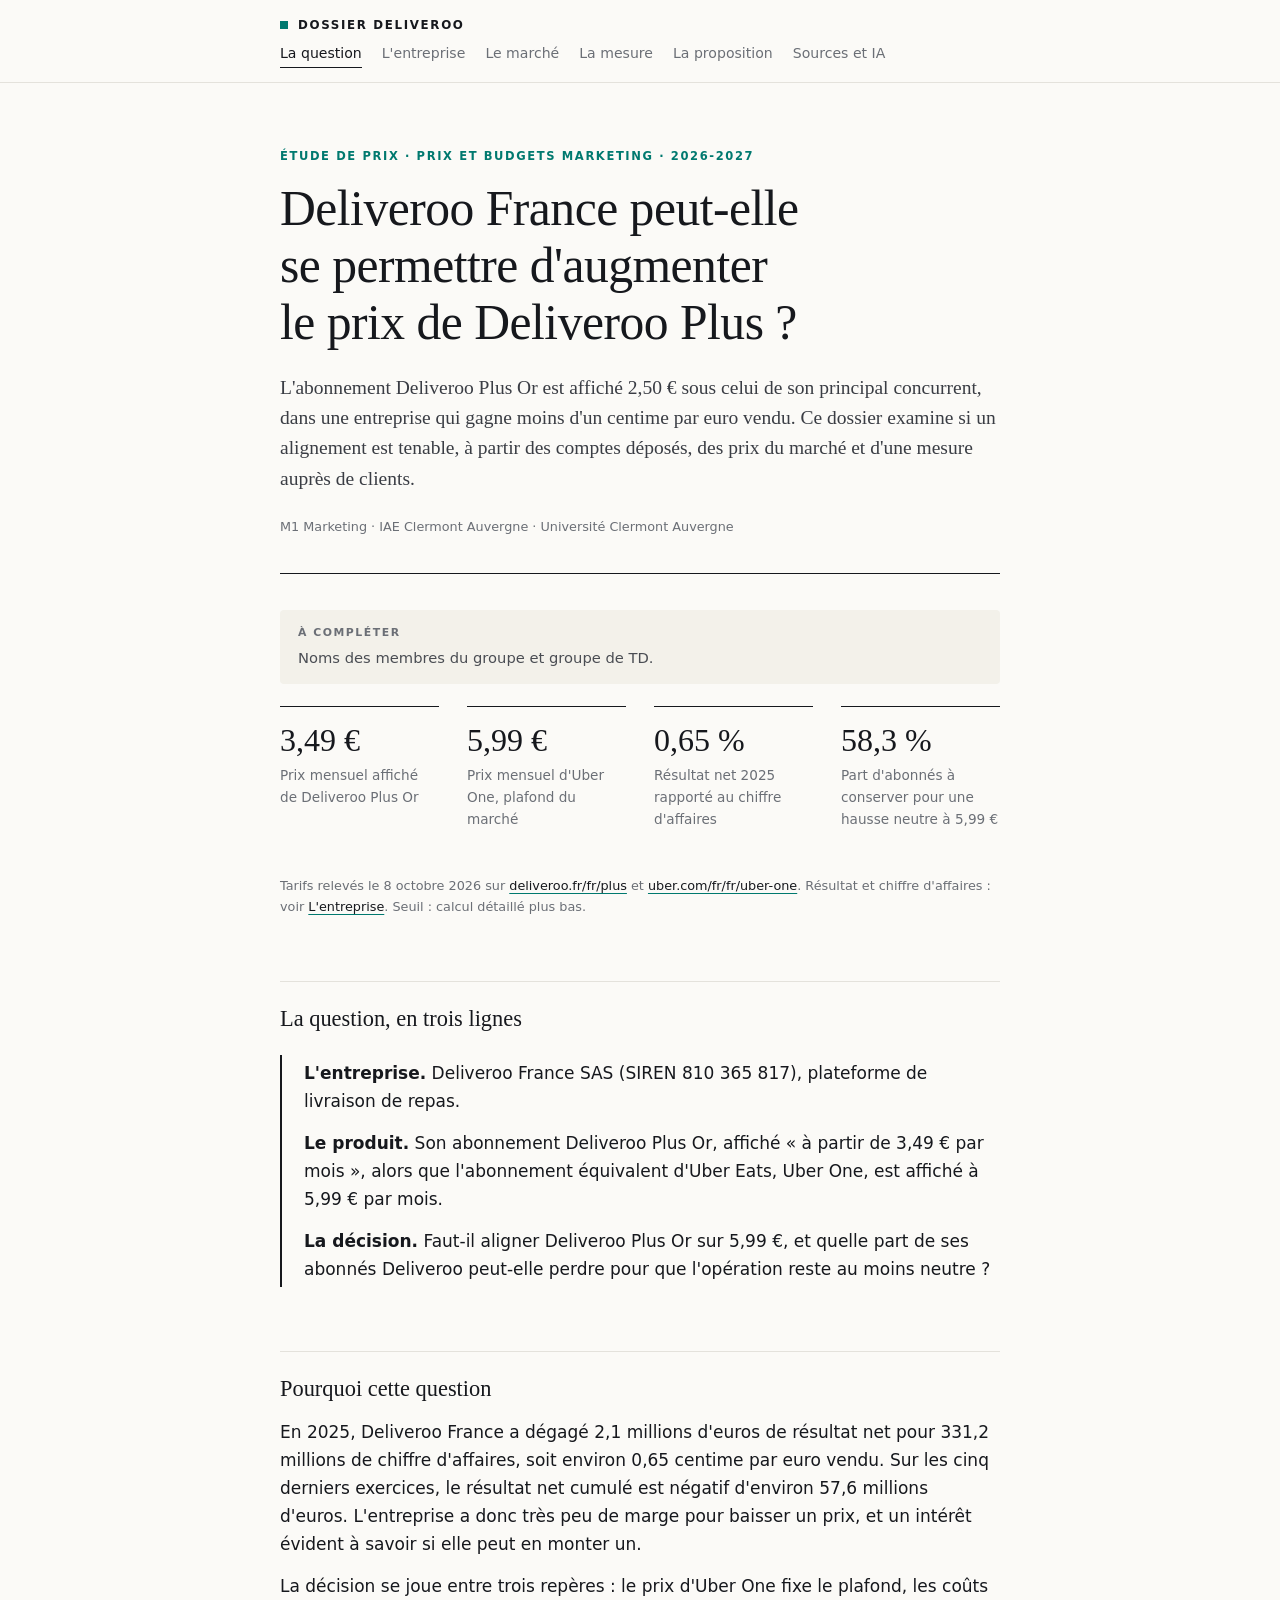
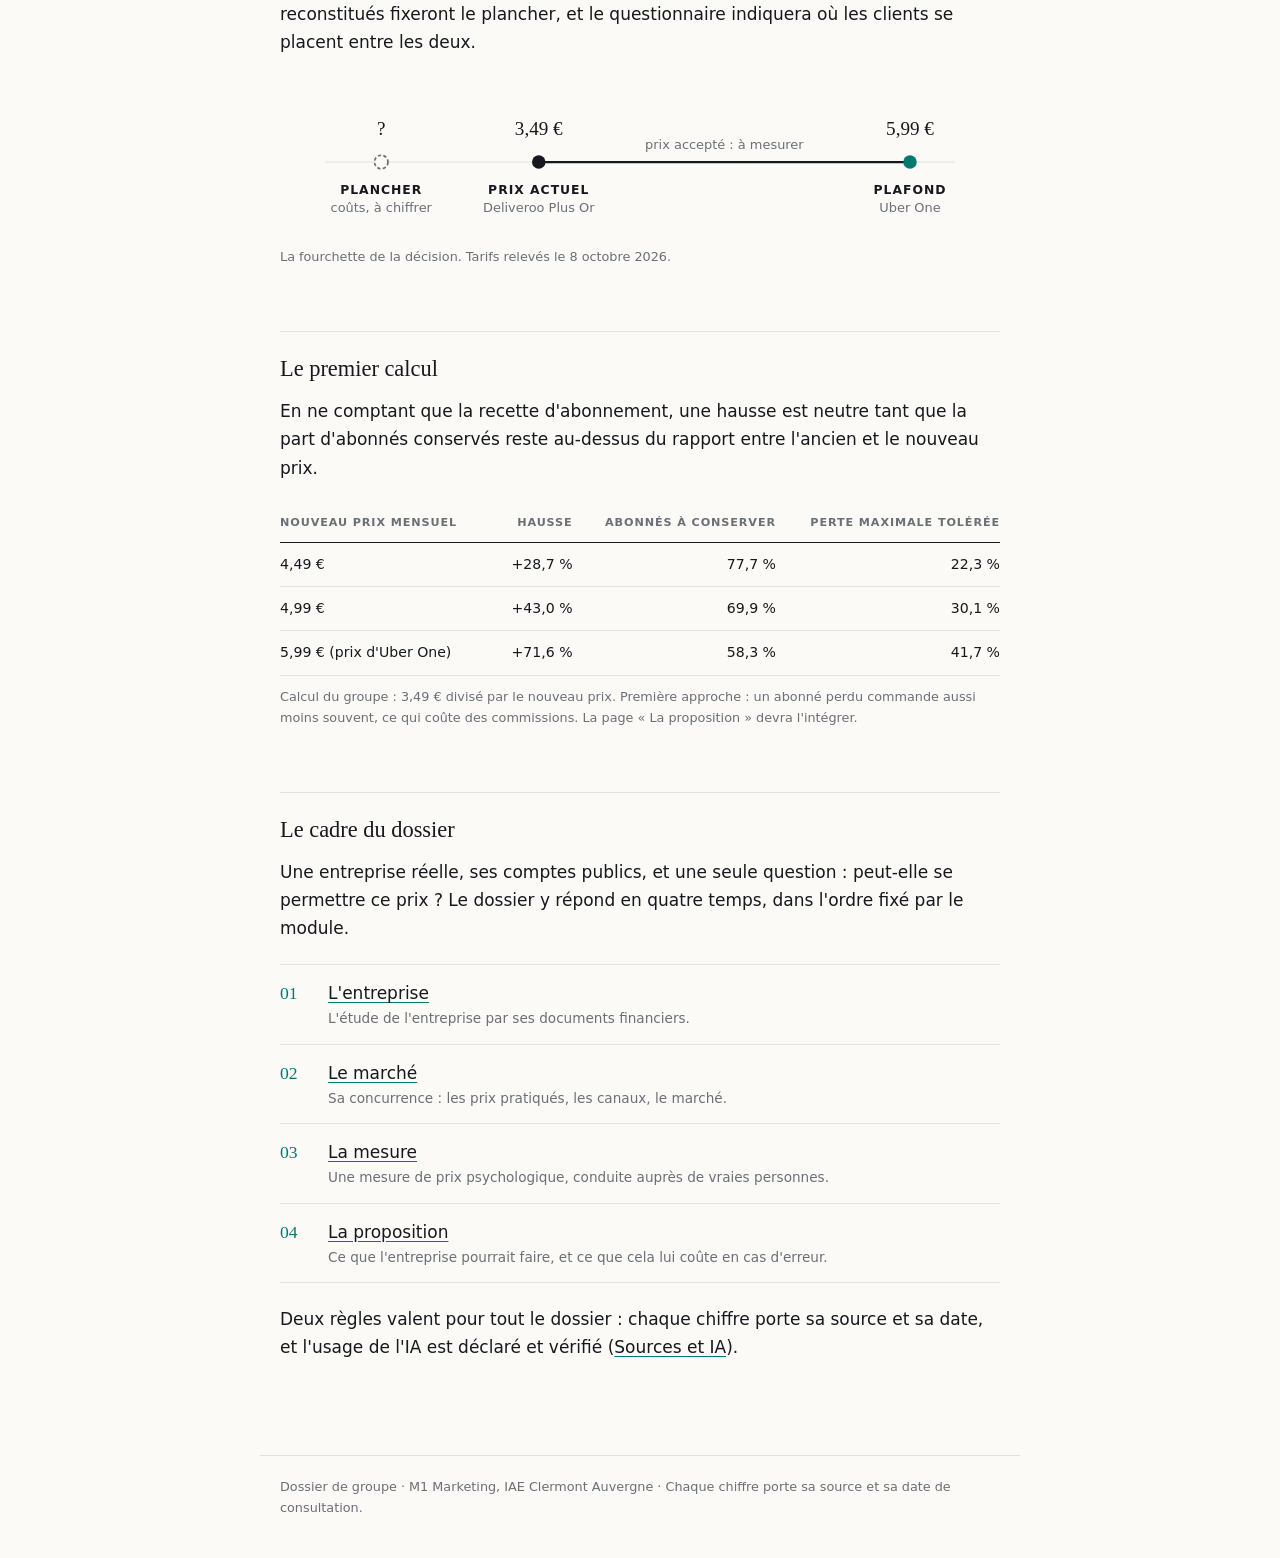
==== index.html @ 784561cc "Add files via upload" ====
<!doctype html>
<html lang="fr">
<head>
<meta charset="utf-8">
<meta name="viewport" content="width=device-width, initial-scale=1">
<meta name="description" content="Étude de prix : Deliveroo France peut-elle aligner son abonnement Deliveroo Plus Or sur celui d'Uber One ?">
<title>Deliveroo France — peut-elle se permettre ce prix ?</title>
<link rel="stylesheet" href="style.css">
</head>
<body>
<header class="site"><div class="inner">
  <strong>Dossier Deliveroo</strong>
  <nav>
    <a href="index.html" aria-current="page">La question</a>
    <a href="entreprise.html">L'entreprise</a>
    <a href="marche.html">Le marché</a>
    <a href="mesure.html">La mesure</a>
    <a href="proposition.html">La proposition</a>
    <a href="methode.html">Sources et IA</a>
  </nav>
</div></header>
<main>
  <div class="hero">
    <p class="eyebrow">Étude de prix · Prix et budgets marketing · 2026-2027</p>
    <h1>Deliveroo France peut-elle se permettre d'augmenter le prix de Deliveroo Plus ?</h1>
    <p class="standfirst">L'abonnement Deliveroo Plus Or est affiché 2,50 € sous celui de son principal concurrent, dans une entreprise qui gagne moins d'un centime par euro vendu. Ce dossier examine si un alignement est tenable, à partir des comptes déposés, des prix du marché et d'une mesure auprès de clients.</p>
    <p class="meta">M1 Marketing · IAE Clermont Auvergne · Université Clermont Auvergne</p>
  </div>

  <div class="todo"><strong>À compléter</strong> Noms des membres du groupe et groupe de TD.</div>

  <div class="kpis">
    <div class="card"><span class="big">3,49 €</span>Prix mensuel affiché de Deliveroo Plus Or</div>
    <div class="card"><span class="big">5,99 €</span>Prix mensuel d'Uber One, plafond du marché</div>
    <div class="card"><span class="big">0,65 %</span>Résultat net 2025 rapporté au chiffre d'affaires</div>
    <div class="card"><span class="big">58,3 %</span>Part d'abonnés à conserver pour une hausse neutre à 5,99 €</div>
  </div>
  <p class="src">Tarifs relevés le 8 octobre 2026 sur <a href="https://deliveroo.fr/fr/plus">deliveroo.fr/fr/plus</a> et <a href="https://www.uber.com/fr/fr/uber-one/">uber.com/fr/fr/uber-one</a>. Résultat et chiffre d'affaires : voir <a href="entreprise.html">L'entreprise</a>. Seuil : calcul détaillé plus bas.</p>

  <h2>La question, en trois lignes</h2>
  <div class="card">
    <p><strong>L'entreprise.</strong> Deliveroo France SAS (SIREN 810 365 817), plateforme de livraison de repas.</p>
    <p><strong>Le produit.</strong> Son abonnement Deliveroo Plus Or, affiché « à partir de 3,49 € par mois », alors que l'abonnement équivalent d'Uber Eats, Uber One, est affiché à 5,99 € par mois.</p>
    <p><strong>La décision.</strong> Faut-il aligner Deliveroo Plus Or sur 5,99 €, et quelle part de ses abonnés Deliveroo peut-elle perdre pour que l'opération reste au moins neutre ?</p>
  </div>

  <h2>Pourquoi cette question</h2>
  <p>En 2025, Deliveroo France a dégagé 2,1 millions d'euros de résultat net pour 331,2 millions de chiffre d'affaires, soit environ 0,65 centime par euro vendu. Sur les cinq derniers exercices, le résultat net cumulé est négatif d'environ 57,6 millions d'euros. L'entreprise a donc très peu de marge pour baisser un prix, et un intérêt évident à savoir si elle peut en monter un.</p>
  <p>La décision se joue entre trois repères : le prix d'Uber One fixe le plafond, les coûts reconstitués fixeront le plancher, et le questionnaire indiquera où les clients se placent entre les deux.</p>

  <figure>
    <svg viewBox="0 0 640 130" role="img" aria-label="Fourchette de prix : prix actuel 3,49 €, plafond 5,99 €, plancher et prix accepté à déterminer">
      <line x1="40" y1="64" x2="600" y2="64" class="axis"/>
      <line x1="230" y1="64" x2="560" y2="64" class="range"/>
      <circle cx="230" cy="64" r="6" class="dot"/>
      <circle cx="560" cy="64" r="6" class="dot accent"/>
      <circle cx="90" cy="64" r="6" class="dot hollow"/>
      <text x="90" y="40" text-anchor="middle" class="val">?</text>
      <text x="90" y="92" text-anchor="middle" class="lab">Plancher</text>
      <text x="90" y="108" text-anchor="middle" class="sub">coûts, à chiffrer</text>
      <text x="230" y="40" text-anchor="middle" class="val">3,49 €</text>
      <text x="230" y="92" text-anchor="middle" class="lab">Prix actuel</text>
      <text x="230" y="108" text-anchor="middle" class="sub">Deliveroo Plus Or</text>
      <text x="395" y="52" text-anchor="middle" class="sub">prix accepté : à mesurer</text>
      <text x="560" y="40" text-anchor="middle" class="val">5,99 €</text>
      <text x="560" y="92" text-anchor="middle" class="lab">Plafond</text>
      <text x="560" y="108" text-anchor="middle" class="sub">Uber One</text>
    </svg>
    <figcaption>La fourchette de la décision. Tarifs relevés le 8 octobre 2026.</figcaption>
  </figure>

  <h2>Le premier calcul</h2>
  <p>En ne comptant que la recette d'abonnement, une hausse est neutre tant que la part d'abonnés conservés reste au-dessus du rapport entre l'ancien et le nouveau prix.</p>
  <div class="table-wrap"><table>
    <tr><th>Nouveau prix mensuel</th><th class="num">Hausse</th><th class="num">Abonnés à conserver</th><th class="num">Perte maximale tolérée</th></tr>
    <tr><td>4,49 €</td><td class="num">+28,7 %</td><td class="num">77,7 %</td><td class="num">22,3 %</td></tr>
    <tr><td>4,99 €</td><td class="num">+43,0 %</td><td class="num">69,9 %</td><td class="num">30,1 %</td></tr>
    <tr><td>5,99 € (prix d'Uber One)</td><td class="num">+71,6 %</td><td class="num">58,3 %</td><td class="num">41,7 %</td></tr>
  </table></div>
  <p class="src">Calcul du groupe : 3,49 € divisé par le nouveau prix. Première approche : un abonné perdu commande aussi moins souvent, ce qui coûte des commissions. La page « La proposition » devra l'intégrer.</p>

  <h2>Le cadre du dossier</h2>
  <p>Une entreprise réelle, ses comptes publics, et une seule question : peut-elle se permettre ce prix ? Le dossier y répond en quatre temps, dans l'ordre fixé par le module.</p>
  <ol class="brief">
    <li><div><a href="entreprise.html">L'entreprise</a><small>L'étude de l'entreprise par ses documents financiers.</small></div></li>
    <li><div><a href="marche.html">Le marché</a><small>Sa concurrence : les prix pratiqués, les canaux, le marché.</small></div></li>
    <li><div><a href="mesure.html">La mesure</a><small>Une mesure de prix psychologique, conduite auprès de vraies personnes.</small></div></li>
    <li><div><a href="proposition.html">La proposition</a><small>Ce que l'entreprise pourrait faire, et ce que cela lui coûte en cas d'erreur.</small></div></li>
  </ol>
  <p>Deux règles valent pour tout le dossier : chaque chiffre porte sa source et sa date, et l'usage de l'IA est déclaré et vérifié (<a href="methode.html">Sources et IA</a>).</p>
</main>
<footer>Dossier de groupe · M1 Marketing, IAE Clermont Auvergne · Chaque chiffre porte sa source et sa date de consultation.</footer>
</body>
</html>
---- style.css ----
:root {
  --bg: #fbfaf7;
  --ink: #16181d;
  --muted: #6b6f76;
  --line: #e4e2dc;
  --accent: #00796f;
  --note: #f3f1ea;
  --neg: #a63a2b;
  --serif: "Iowan Old Style", "Palatino Linotype", Palatino, Georgia, serif;
  --sans: system-ui, -apple-system, "Segoe UI", Roboto, "Helvetica Neue", sans-serif;
}
* { box-sizing: border-box; }
html { -webkit-text-size-adjust: 100%; }
body {
  margin: 0;
  font-family: var(--sans);
  font-size: 17px;
  line-height: 1.65;
  color: var(--ink);
  background: var(--bg);
}

/* en-tête */
header.site {
  background: rgba(251, 250, 247, 0.92);
  backdrop-filter: blur(8px);
  border-bottom: 1px solid var(--line);
}
header.site .inner, main, footer {
  max-width: 760px;
  margin: 0 auto;
  padding-left: 20px;
  padding-right: 20px;
}
header.site .inner {
  display: flex;
  flex-wrap: wrap;
  align-items: baseline;
  justify-content: space-between;
  gap: 6px 24px;
  padding-top: 16px;
  padding-bottom: 14px;
}
header.site strong::before {
  content: "";
  display: inline-block;
  width: 8px;
  height: 8px;
  margin-right: 10px;
  background: var(--accent);
}
header.site strong {
  font-size: 0.74rem;
  font-weight: 600;
  letter-spacing: 0.14em;
  text-transform: uppercase;
}
nav { display: flex; flex-wrap: wrap; gap: 4px 20px; }
nav a {
  color: var(--muted);
  text-decoration: none;
  font-size: 0.88rem;
  padding-bottom: 2px;
  border-bottom: 1px solid transparent;
}
nav a:hover { color: var(--ink); }
nav a[aria-current="page"] { color: var(--ink); border-bottom-color: var(--ink); }

/* texte */
main { padding-top: 64px; padding-bottom: 80px; }
.eyebrow {
  margin: 0 0 14px;
  font-size: 0.72rem;
  font-weight: 600;
  letter-spacing: 0.14em;
  text-transform: uppercase;
  color: var(--accent);
}
h1, h2, .big, .brief li::before { font-family: var(--serif); font-weight: 500; }
h1 {
  font-size: clamp(1.9rem, 5vw, 2.6rem);
  line-height: 1.15;
  letter-spacing: -0.01em;
  margin: 0 0 16px;
  text-wrap: balance;
}
h2 {
  font-size: 1.4rem;
  line-height: 1.3;
  margin: 64px 0 14px;
  padding-top: 22px;
  border-top: 1px solid var(--line);
}
h3 { font-size: 1rem; font-weight: 600; margin: 32px 0 8px; }
p { margin: 0 0 14px; }
p.lead { font-size: 1.1rem; color: var(--muted); margin-bottom: 28px; }
ul, ol { padding-left: 1.2em; margin: 0 0 14px; }
li { margin-bottom: 6px; }
a { color: var(--ink); text-decoration-color: var(--accent); text-underline-offset: 3px; }
a:hover { color: var(--accent); }
code { font-size: 0.86em; background: var(--note); padding: 1px 5px; border-radius: 3px; }
.src { font-size: 0.8rem; color: var(--muted); margin-top: 10px; }

/* blocs */
.card {
  border-left: 2px solid var(--ink);
  padding: 4px 0 4px 22px;
  margin: 22px 0;
}
.card p:last-child { margin-bottom: 0; }
.todo {
  background: var(--note);
  border-radius: 4px;
  padding: 14px 18px;
  margin: 22px 0;
  font-size: 0.92rem;
  color: #4a4d53;
}
.todo strong:first-child {
  display: block;
  margin-bottom: 4px;
  font-size: 0.68rem;
  letter-spacing: 0.14em;
  text-transform: uppercase;
  color: var(--muted);
}
.kpis {
  display: grid;
  grid-template-columns: repeat(auto-fit, minmax(140px, 1fr));
  gap: 0 28px;
  margin: 22px 0;
}
.kpis .card {
  border-left: 0;
  border-top: 1px solid var(--ink);
  padding: 14px 0 0;
  margin: 0 0 22px;
  font-size: 0.85rem;
  color: var(--muted);
}
.kpis .big { display: block; font-size: 2rem; line-height: 1.2; color: var(--ink); margin-bottom: 4px; }

/* la demande du module */
.brief { list-style: none; padding: 0; counter-reset: brief; margin: 22px 0; }
.brief li {
  counter-increment: brief;
  display: grid;
  grid-template-columns: 3rem 1fr;
  padding: 14px 0;
  margin: 0;
  border-top: 1px solid var(--line);
}
.brief li:last-child { border-bottom: 1px solid var(--line); }
.brief li::before { content: counter(brief, decimal-leading-zero); color: var(--accent); font-size: 1.1rem; }
.brief small { display: block; color: var(--muted); font-size: 0.85rem; }

/* tableaux */
.table-wrap { overflow-x: auto; margin: 22px 0 0; }
table { border-collapse: collapse; width: 100%; min-width: 720px; font-size: 0.88rem; }
th, td { padding: 10px 14px 10px 0; text-align: left; vertical-align: top; border-bottom: 1px solid var(--line); }
th {
  font-size: 0.7rem;
  font-weight: 600;
  letter-spacing: 0.08em;
  text-transform: uppercase;
  color: var(--muted);
  border-bottom-color: var(--ink);
}
td.num, th.num { text-align: right; white-space: nowrap; font-variant-numeric: tabular-nums; padding-right: 0; padding-left: 14px; }
td.neg { color: var(--neg); }

footer {
  color: var(--muted);
  font-size: 0.8rem;
  padding-top: 20px;
  padding-bottom: 40px;
  border-top: 1px solid var(--line);
}

/* questionnaire */
.step { display: none; }
.step.active { display: block; }
label.q { display: block; font-weight: 600; margin: 28px 0 8px; }
.opts label { display: block; padding: 7px 0; cursor: pointer; }
.opts input { margin-right: 8px; accent-color: var(--ink); }
input[type="number"], select {
  font: inherit;
  padding: 9px 12px;
  border: 1px solid #c9c6bd;
  border-radius: 4px;
  background: #fff;
  color: var(--ink);
  max-width: 100%;
}
input[type="number"] { width: 130px; }
input:focus-visible, select:focus-visible, button:focus-visible, a:focus-visible { outline: 2px solid var(--accent); outline-offset: 2px; }
button {
  font: inherit;
  font-size: 0.95rem;
  padding: 11px 24px;
  margin-top: 28px;
  border: 1px solid var(--ink);
  border-radius: 4px;
  background: var(--ink);
  color: var(--bg);
  cursor: pointer;
}
button:hover { background: var(--accent); border-color: var(--accent); }
.offer { border: 1px solid var(--ink); border-radius: 4px; padding: 22px 24px; }
.offer h3 { margin-top: 0; font-family: var(--serif); font-size: 1.3rem; font-weight: 500; }
.err { color: var(--neg); font-size: 0.9rem; }

/* page d'accueil */
.hero { padding-bottom: 36px; margin-bottom: 36px; border-bottom: 1px solid var(--ink); }
.hero h1 { font-size: clamp(2.1rem, 6vw, 3.1rem); margin-bottom: 22px; }
.standfirst { font-family: var(--serif); font-size: 1.22rem; line-height: 1.55; color: #3a3d44; margin-bottom: 22px; }
.meta { font-size: 0.8rem; color: var(--muted); margin: 0; }

/* figures */
figure { margin: 34px 0 8px; }
figure svg { display: block; width: 100%; height: auto; }
figcaption { font-size: 0.8rem; color: var(--muted); margin-top: 10px; }
svg .axis { stroke: var(--line); stroke-width: 1; }
svg .range { stroke: var(--ink); stroke-width: 2; }
svg .dot { fill: var(--ink); }
svg .dot.accent { fill: var(--accent); }
svg .dot.hollow { fill: var(--bg); stroke: var(--muted); stroke-width: 1.5; stroke-dasharray: 3 2; }
svg .bar { fill: var(--ink); }
svg .bar.neg { fill: var(--neg); }
svg text { font-family: var(--sans); fill: var(--ink); }
svg .val { font-family: var(--serif); font-size: 17px; }
svg .val.neg { fill: var(--neg); }
svg .lab { font-size: 11px; font-weight: 600; letter-spacing: 0.08em; text-transform: uppercase; }
svg .sub { font-size: 11.5px; fill: var(--muted); }

@media print {
  header.site { position: static; }
  .todo { border: 1px solid var(--line); }
}
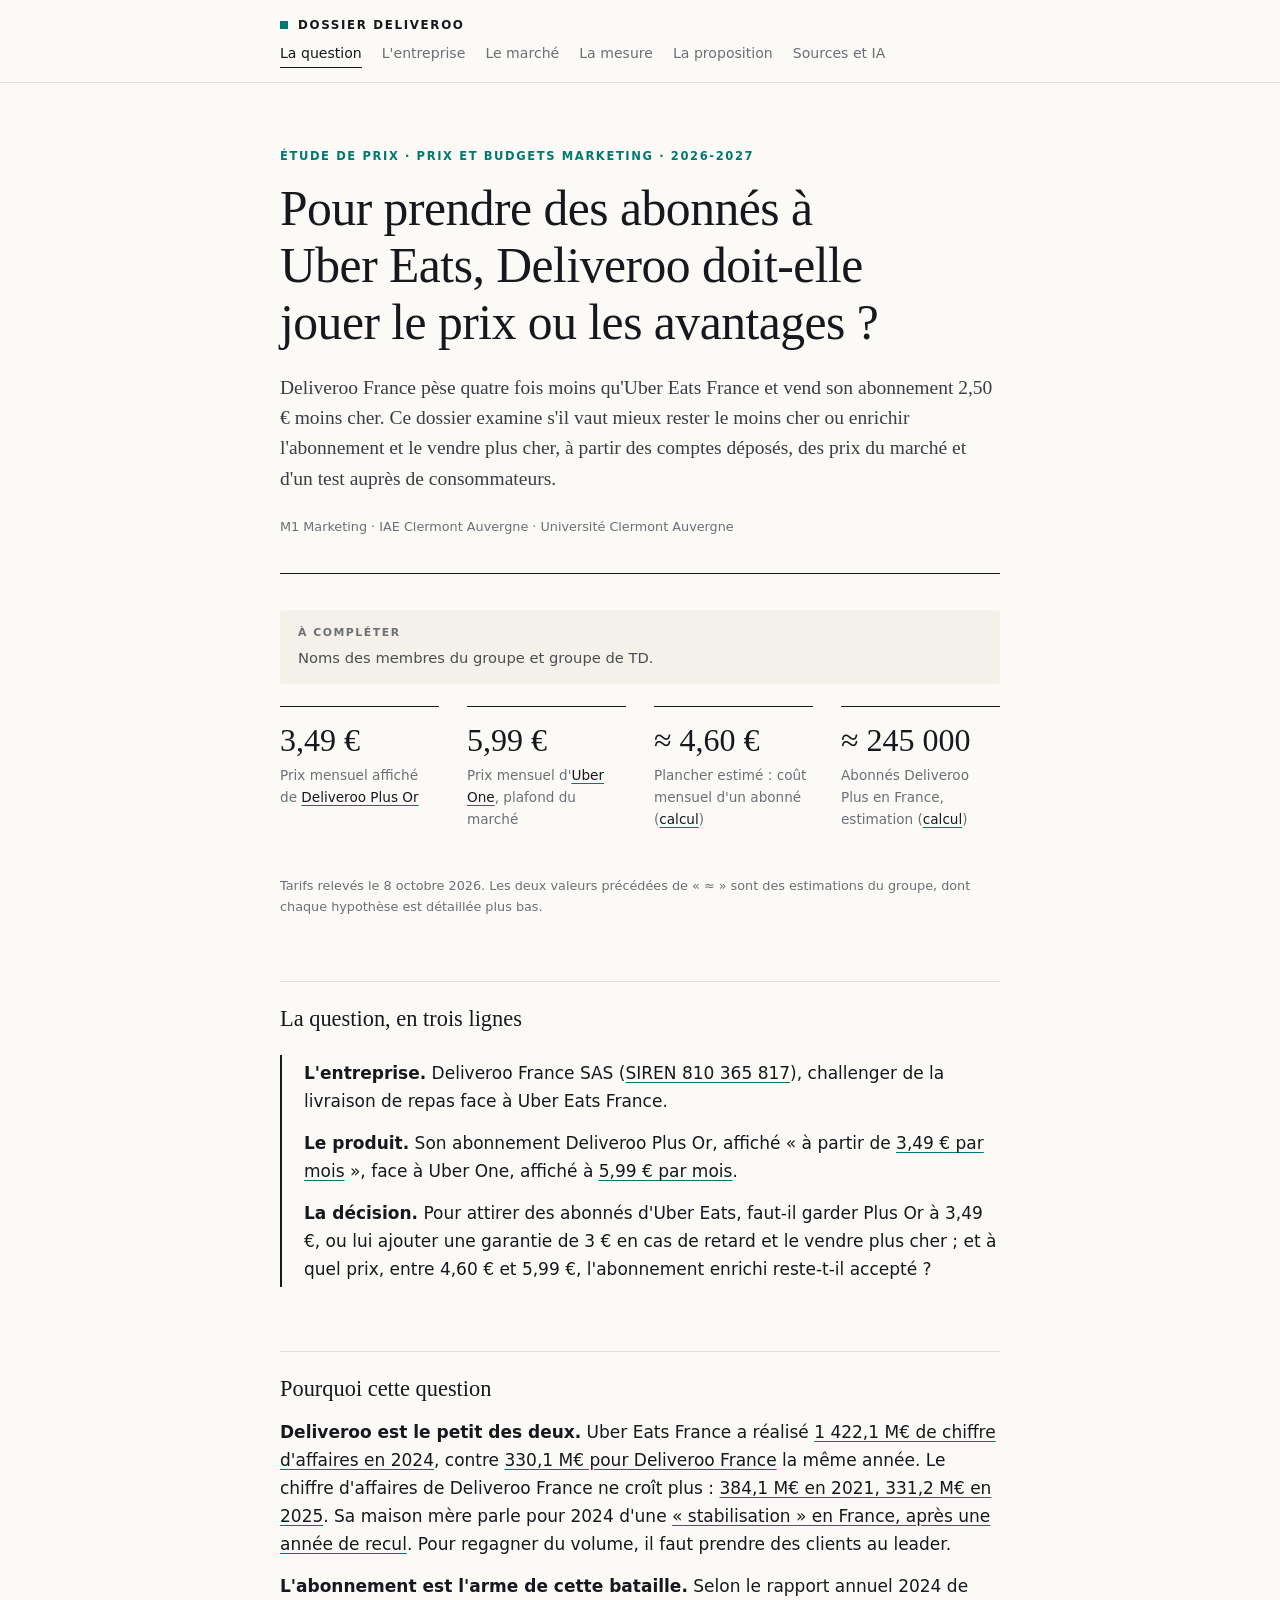
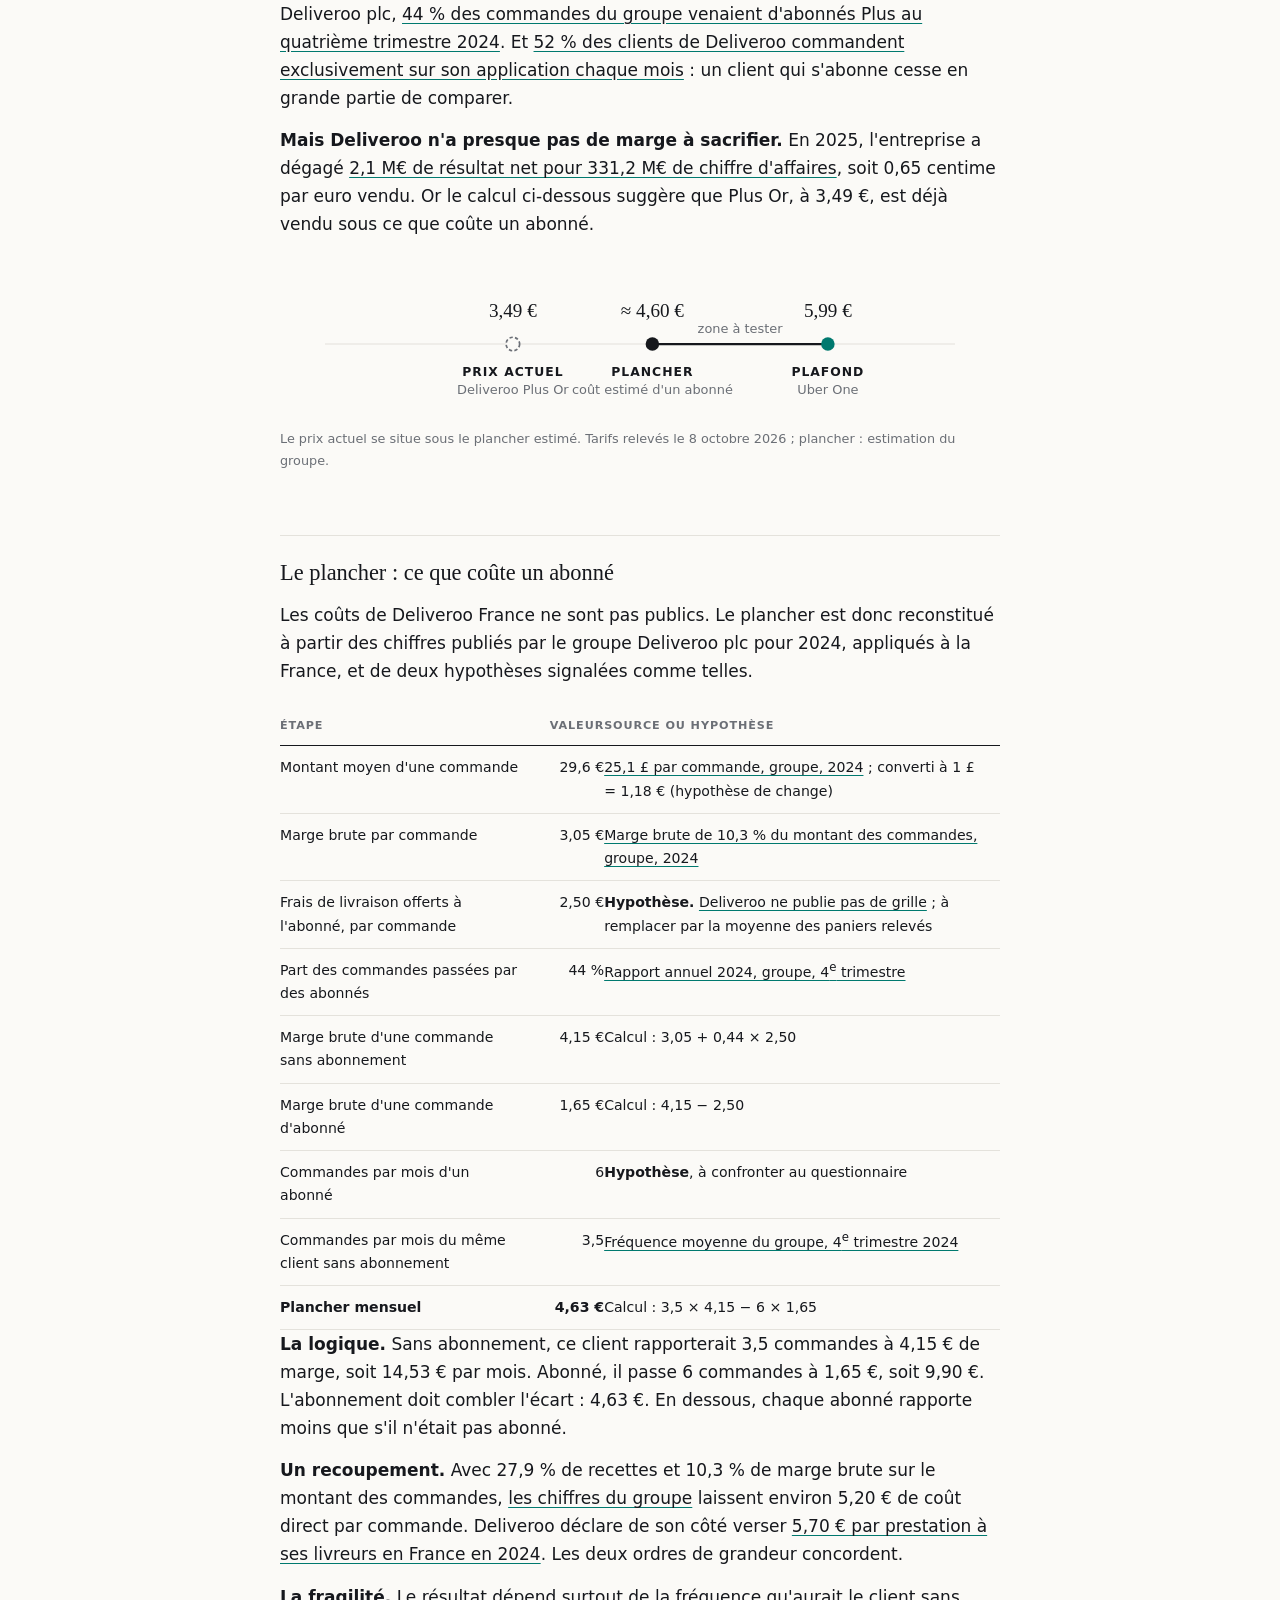
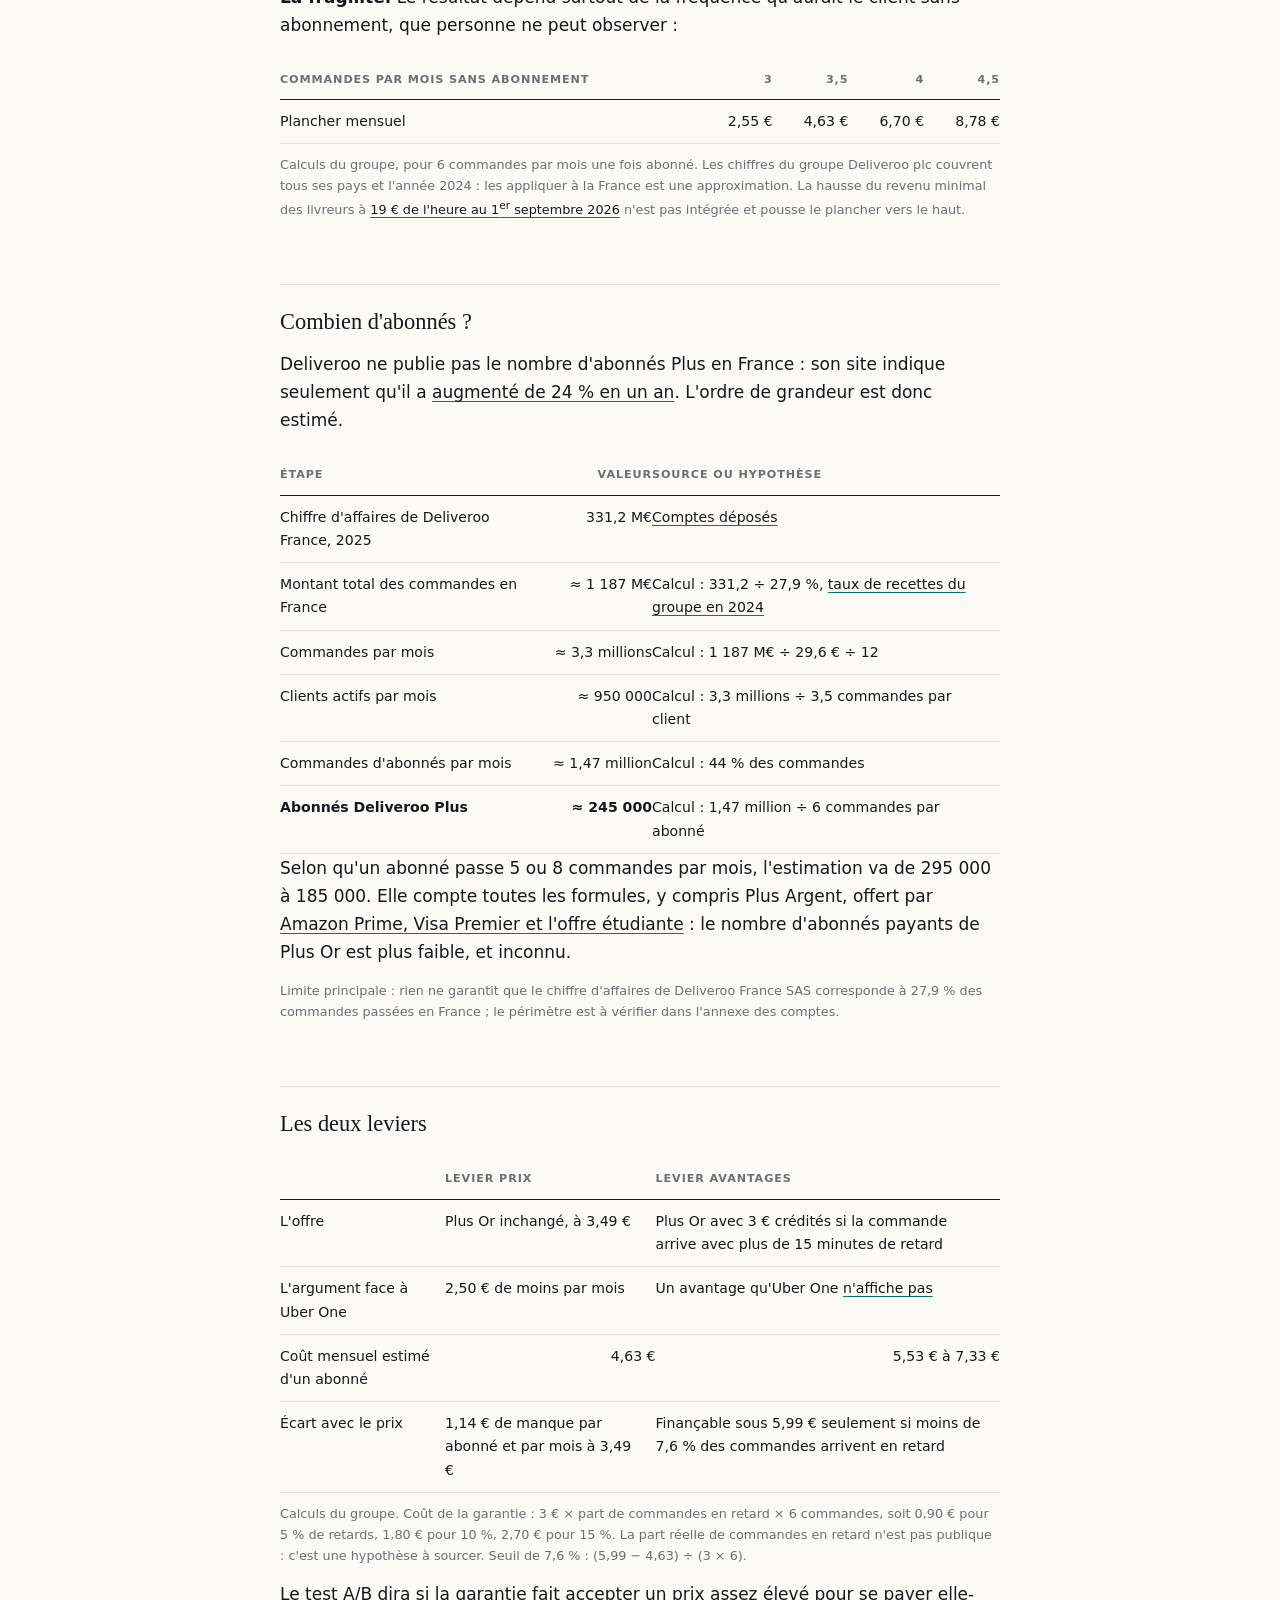
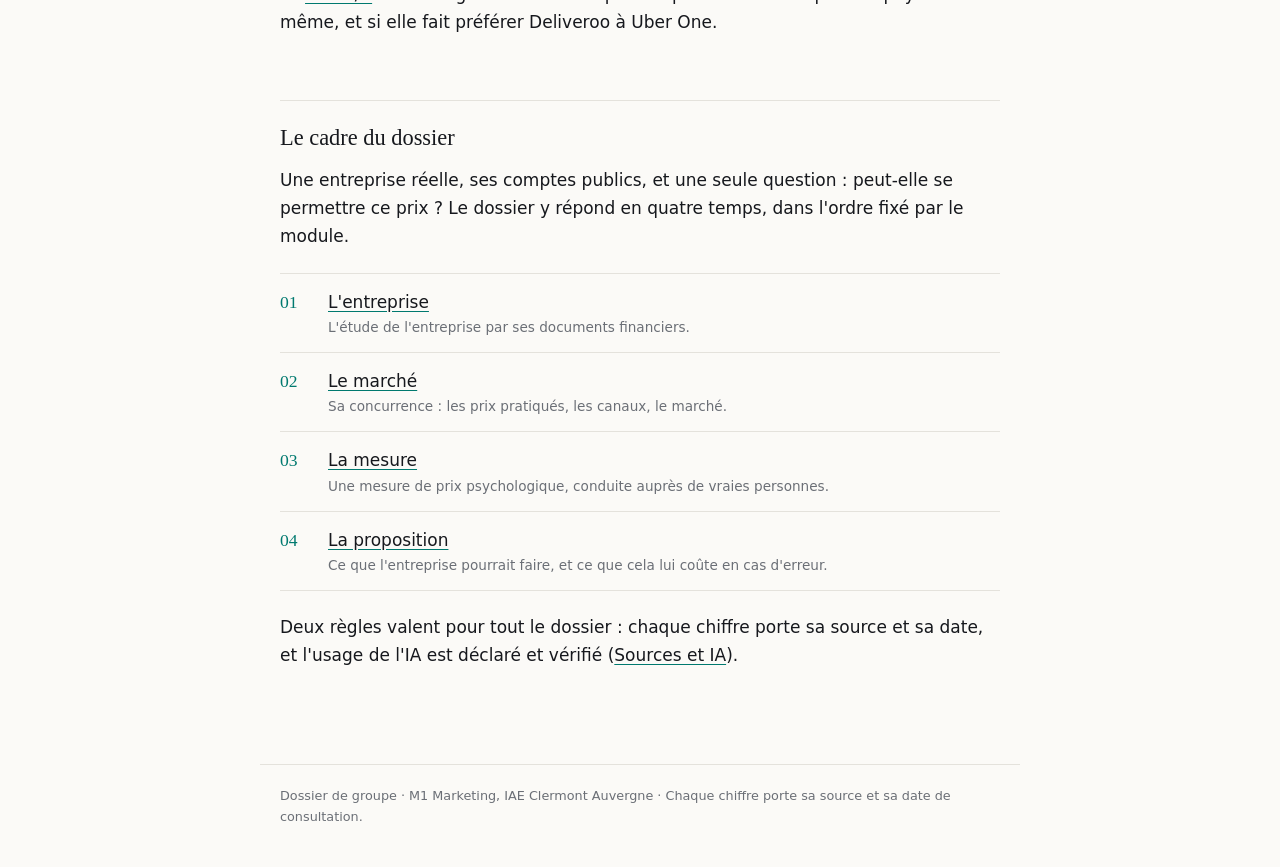
==== commit d2b02e6a: "Add files via upload" ====
--- a/index.html
+++ b/index.html
@@ -3,8 +3,8 @@
 <head>
 <meta charset="utf-8">
 <meta name="viewport" content="width=device-width, initial-scale=1">
-<meta name="description" content="Étude de prix : Deliveroo France peut-elle aligner son abonnement Deliveroo Plus Or sur celui d'Uber One ?">
-<title>Deliveroo France — peut-elle se permettre ce prix ?</title>
+<meta name="description" content="Étude de prix : pour prendre des abonnés à Uber Eats, Deliveroo France doit-elle jouer le prix ou les avantages de Deliveroo Plus ?">
+<title>Deliveroo face à Uber Eats — le prix ou les avantages ?</title>
 <link rel="stylesheet" href="style.css">
 </head>
 <body>
@@ -22,62 +22,101 @@
 <main>
   <div class="hero">
     <p class="eyebrow">Étude de prix · Prix et budgets marketing · 2026-2027</p>
-    <h1>Deliveroo France peut-elle se permettre d'augmenter le prix de Deliveroo Plus ?</h1>
-    <p class="standfirst">L'abonnement Deliveroo Plus Or est affiché 2,50 € sous celui de son principal concurrent, dans une entreprise qui gagne moins d'un centime par euro vendu. Ce dossier examine si un alignement est tenable, à partir des comptes déposés, des prix du marché et d'une mesure auprès de clients.</p>
+    <h1>Pour prendre des abonnés à Uber Eats, Deliveroo doit-elle jouer le prix ou les avantages ?</h1>
+    <p class="standfirst">Deliveroo France pèse quatre fois moins qu'Uber Eats France et vend son abonnement 2,50 € moins cher. Ce dossier examine s'il vaut mieux rester le moins cher ou enrichir l'abonnement et le vendre plus cher, à partir des comptes déposés, des prix du marché et d'un test auprès de consommateurs.</p>
     <p class="meta">M1 Marketing · IAE Clermont Auvergne · Université Clermont Auvergne</p>
   </div>
 
   <div class="todo"><strong>À compléter</strong> Noms des membres du groupe et groupe de TD.</div>
 
   <div class="kpis">
-    <div class="card"><span class="big">3,49 €</span>Prix mensuel affiché de Deliveroo Plus Or</div>
-    <div class="card"><span class="big">5,99 €</span>Prix mensuel d'Uber One, plafond du marché</div>
-    <div class="card"><span class="big">0,65 %</span>Résultat net 2025 rapporté au chiffre d'affaires</div>
-    <div class="card"><span class="big">58,3 %</span>Part d'abonnés à conserver pour une hausse neutre à 5,99 €</div>
+    <div class="card"><span class="big">3,49 €</span>Prix mensuel affiché de <a href="https://deliveroo.fr/fr/plus">Deliveroo Plus Or</a></div>
+    <div class="card"><span class="big">5,99 €</span>Prix mensuel d'<a href="https://www.uber.com/fr/fr/uber-one/">Uber One</a>, plafond du marché</div>
+    <div class="card"><span class="big">≈ 4,60 €</span>Plancher estimé : coût mensuel d'un abonné (<a href="#plancher">calcul</a>)</div>
+    <div class="card"><span class="big">≈ 245 000</span>Abonnés Deliveroo Plus en France, estimation (<a href="#abonnes">calcul</a>)</div>
   </div>
-  <p class="src">Tarifs relevés le 8 octobre 2026 sur <a href="https://deliveroo.fr/fr/plus">deliveroo.fr/fr/plus</a> et <a href="https://www.uber.com/fr/fr/uber-one/">uber.com/fr/fr/uber-one</a>. Résultat et chiffre d'affaires : voir <a href="entreprise.html">L'entreprise</a>. Seuil : calcul détaillé plus bas.</p>
+  <p class="src">Tarifs relevés le 8 octobre 2026. Les deux valeurs précédées de « ≈ » sont des estimations du groupe, dont chaque hypothèse est détaillée plus bas.</p>
 
   <h2>La question, en trois lignes</h2>
   <div class="card">
-    <p><strong>L'entreprise.</strong> Deliveroo France SAS (SIREN 810 365 817), plateforme de livraison de repas.</p>
-    <p><strong>Le produit.</strong> Son abonnement Deliveroo Plus Or, affiché « à partir de 3,49 € par mois », alors que l'abonnement équivalent d'Uber Eats, Uber One, est affiché à 5,99 € par mois.</p>
-    <p><strong>La décision.</strong> Faut-il aligner Deliveroo Plus Or sur 5,99 €, et quelle part de ses abonnés Deliveroo peut-elle perdre pour que l'opération reste au moins neutre ?</p>
+    <p><strong>L'entreprise.</strong> Deliveroo France SAS (<a href="https://annuaire-entreprises.data.gouv.fr/entreprise/810365817">SIREN 810 365 817</a>), challenger de la livraison de repas face à Uber Eats France.</p>
+    <p><strong>Le produit.</strong> Son abonnement Deliveroo Plus Or, affiché « à partir de <a href="https://deliveroo.fr/fr/plus">3,49 € par mois</a> », face à Uber One, affiché à <a href="https://www.uber.com/fr/fr/uber-one/">5,99 € par mois</a>.</p>
+    <p><strong>La décision.</strong> Pour attirer des abonnés d'Uber Eats, faut-il garder Plus Or à 3,49 €, ou lui ajouter une garantie de 3 € en cas de retard et le vendre plus cher ; et à quel prix, entre 4,60 € et 5,99 €, l'abonnement enrichi reste-t-il accepté ?</p>
   </div>
 
   <h2>Pourquoi cette question</h2>
-  <p>En 2025, Deliveroo France a dégagé 2,1 millions d'euros de résultat net pour 331,2 millions de chiffre d'affaires, soit environ 0,65 centime par euro vendu. Sur les cinq derniers exercices, le résultat net cumulé est négatif d'environ 57,6 millions d'euros. L'entreprise a donc très peu de marge pour baisser un prix, et un intérêt évident à savoir si elle peut en monter un.</p>
-  <p>La décision se joue entre trois repères : le prix d'Uber One fixe le plafond, les coûts reconstitués fixeront le plancher, et le questionnaire indiquera où les clients se placent entre les deux.</p>
+  <p><strong>Deliveroo est le petit des deux.</strong> Uber Eats France a réalisé <a href="https://data.economie.gouv.fr/explore/dataset/ratios_inpi_bce/table/?q=841983828">1 422,1 M€ de chiffre d'affaires en 2024</a>, contre <a href="https://data.economie.gouv.fr/explore/dataset/ratios_inpi_bce/table/?q=810365817">330,1 M€ pour Deliveroo France</a> la même année. Le chiffre d'affaires de Deliveroo France ne croît plus : <a href="https://data.economie.gouv.fr/explore/dataset/ratios_inpi_bce/table/?q=810365817">384,1 M€ en 2021, 331,2 M€ en 2025</a>. Sa maison mère parle pour 2024 d'une <a href="https://www.marketscreener.com/quote/stock/DELIVEROO-PLC-120922210/news/Deliveroo-FY2024-Preliminary-Results-49320188/">« stabilisation » en France, après une année de recul</a>. Pour regagner du volume, il faut prendre des clients au leader.</p>
+  <p><strong>L'abonnement est l'arme de cette bataille.</strong> Selon le rapport annuel 2024 de Deliveroo plc, <a href="https://data.fca.org.uk/artefacts/NSM/Portal/NI-000115456/NI-000115456.pdf">44 % des commandes du groupe venaient d'abonnés Plus au quatrième trimestre 2024</a>. Et <a href="https://merchants.deliveroo.com/fr-FR/why-deliveroo/customers">52 % des clients de Deliveroo commandent exclusivement sur son application chaque mois</a> : un client qui s'abonne cesse en grande partie de comparer.</p>
+  <p><strong>Mais Deliveroo n'a presque pas de marge à sacrifier.</strong> En 2025, l'entreprise a dégagé <a href="https://data.economie.gouv.fr/explore/dataset/ratios_inpi_bce/table/?q=810365817">2,1 M€ de résultat net pour 331,2 M€ de chiffre d'affaires</a>, soit 0,65 centime par euro vendu. Or le calcul ci-dessous suggère que Plus Or, à 3,49 €, est déjà vendu sous ce que coûte un abonné.</p>
 
   <figure>
-    <svg viewBox="0 0 640 130" role="img" aria-label="Fourchette de prix : prix actuel 3,49 €, plafond 5,99 €, plancher et prix accepté à déterminer">
+    <svg viewBox="0 0 640 130" role="img" aria-label="Fourchette de prix : prix actuel 3,49 €, plancher estimé 4,60 €, plafond 5,99 €">
       <line x1="40" y1="64" x2="600" y2="64" class="axis"/>
-      <line x1="230" y1="64" x2="560" y2="64" class="range"/>
-      <circle cx="230" cy="64" r="6" class="dot"/>
-      <circle cx="560" cy="64" r="6" class="dot accent"/>
-      <circle cx="90" cy="64" r="6" class="dot hollow"/>
-      <text x="90" y="40" text-anchor="middle" class="val">?</text>
-      <text x="90" y="92" text-anchor="middle" class="lab">Plancher</text>
-      <text x="90" y="108" text-anchor="middle" class="sub">coûts, à chiffrer</text>
-      <text x="230" y="40" text-anchor="middle" class="val">3,49 €</text>
-      <text x="230" y="92" text-anchor="middle" class="lab">Prix actuel</text>
-      <text x="230" y="108" text-anchor="middle" class="sub">Deliveroo Plus Or</text>
-      <text x="395" y="52" text-anchor="middle" class="sub">prix accepté : à mesurer</text>
-      <text x="560" y="40" text-anchor="middle" class="val">5,99 €</text>
-      <text x="560" y="92" text-anchor="middle" class="lab">Plafond</text>
-      <text x="560" y="108" text-anchor="middle" class="sub">Uber One</text>
+      <line x1="331" y1="64" x2="487" y2="64" class="range"/>
+      <circle cx="207" cy="64" r="6" class="dot hollow"/>
+      <circle cx="331" cy="64" r="6" class="dot"/>
+      <circle cx="487" cy="64" r="6" class="dot accent"/>
+      <text x="207" y="40" text-anchor="middle" class="val">3,49 €</text>
+      <text x="207" y="92" text-anchor="middle" class="lab">Prix actuel</text>
+      <text x="207" y="108" text-anchor="middle" class="sub">Deliveroo Plus Or</text>
+      <text x="331" y="40" text-anchor="middle" class="val">≈ 4,60 €</text>
+      <text x="331" y="92" text-anchor="middle" class="lab">Plancher</text>
+      <text x="331" y="108" text-anchor="middle" class="sub">coût estimé d'un abonné</text>
+      <text x="409" y="54" text-anchor="middle" class="sub">zone à tester</text>
+      <text x="487" y="40" text-anchor="middle" class="val">5,99 €</text>
+      <text x="487" y="92" text-anchor="middle" class="lab">Plafond</text>
+      <text x="487" y="108" text-anchor="middle" class="sub">Uber One</text>
     </svg>
-    <figcaption>La fourchette de la décision. Tarifs relevés le 8 octobre 2026.</figcaption>
+    <figcaption>Le prix actuel se situe sous le plancher estimé. Tarifs relevés le 8 octobre 2026 ; plancher : estimation du groupe.</figcaption>
   </figure>
 
-  <h2>Le premier calcul</h2>
-  <p>En ne comptant que la recette d'abonnement, une hausse est neutre tant que la part d'abonnés conservés reste au-dessus du rapport entre l'ancien et le nouveau prix.</p>
+  <h2 id="plancher">Le plancher : ce que coûte un abonné</h2>
+  <p>Les coûts de Deliveroo France ne sont pas publics. Le plancher est donc reconstitué à partir des chiffres publiés par le groupe Deliveroo plc pour 2024, appliqués à la France, et de deux hypothèses signalées comme telles.</p>
   <div class="table-wrap"><table>
-    <tr><th>Nouveau prix mensuel</th><th class="num">Hausse</th><th class="num">Abonnés à conserver</th><th class="num">Perte maximale tolérée</th></tr>
-    <tr><td>4,49 €</td><td class="num">+28,7 %</td><td class="num">77,7 %</td><td class="num">22,3 %</td></tr>
-    <tr><td>4,99 €</td><td class="num">+43,0 %</td><td class="num">69,9 %</td><td class="num">30,1 %</td></tr>
-    <tr><td>5,99 € (prix d'Uber One)</td><td class="num">+71,6 %</td><td class="num">58,3 %</td><td class="num">41,7 %</td></tr>
+    <tr><th>Étape</th><th class="num">Valeur</th><th>Source ou hypothèse</th></tr>
+    <tr><td>Montant moyen d'une commande</td><td class="num">29,6 €</td><td><a href="https://www.marketscreener.com/quote/stock/DELIVEROO-PLC-120922210/news/Deliveroo-FY2024-Preliminary-Results-49320188/">25,1 £ par commande, groupe, 2024</a> ; converti à 1 £ = 1,18 € (hypothèse de change)</td></tr>
+    <tr><td>Marge brute par commande</td><td class="num">3,05 €</td><td><a href="https://www.marketscreener.com/quote/stock/DELIVEROO-PLC-120922210/news/Deliveroo-FY2024-Preliminary-Results-49320188/">Marge brute de 10,3 % du montant des commandes, groupe, 2024</a></td></tr>
+    <tr><td>Frais de livraison offerts à l'abonné, par commande</td><td class="num">2,50 €</td><td><strong>Hypothèse.</strong> <a href="https://deliveroo.fr/fr/faq">Deliveroo ne publie pas de grille</a> ; à remplacer par la moyenne des paniers relevés</td></tr>
+    <tr><td>Part des commandes passées par des abonnés</td><td class="num">44 %</td><td><a href="https://data.fca.org.uk/artefacts/NSM/Portal/NI-000115456/NI-000115456.pdf">Rapport annuel 2024, groupe, 4<sup>e</sup> trimestre</a></td></tr>
+    <tr><td>Marge brute d'une commande sans abonnement</td><td class="num">4,15 €</td><td>Calcul : 3,05 + 0,44 × 2,50</td></tr>
+    <tr><td>Marge brute d'une commande d'abonné</td><td class="num">1,65 €</td><td>Calcul : 4,15 − 2,50</td></tr>
+    <tr><td>Commandes par mois d'un abonné</td><td class="num">6</td><td><strong>Hypothèse</strong>, à confronter au questionnaire</td></tr>
+    <tr><td>Commandes par mois du même client sans abonnement</td><td class="num">3,5</td><td><a href="https://www.marketscreener.com/quote/stock/DELIVEROO-PLC-120922210/news/Deliveroo-FY2024-Preliminary-Results-49320188/">Fréquence moyenne du groupe, 4<sup>e</sup> trimestre 2024</a></td></tr>
+    <tr><td><strong>Plancher mensuel</strong></td><td class="num"><strong>4,63 €</strong></td><td>Calcul : 3,5 × 4,15 − 6 × 1,65</td></tr>
   </table></div>
-  <p class="src">Calcul du groupe : 3,49 € divisé par le nouveau prix. Première approche : un abonné perdu commande aussi moins souvent, ce qui coûte des commissions. La page « La proposition » devra l'intégrer.</p>
+  <p><strong>La logique.</strong> Sans abonnement, ce client rapporterait 3,5 commandes à 4,15 € de marge, soit 14,53 € par mois. Abonné, il passe 6 commandes à 1,65 €, soit 9,90 €. L'abonnement doit combler l'écart : 4,63 €. En dessous, chaque abonné rapporte moins que s'il n'était pas abonné.</p>
+  <p><strong>Un recoupement.</strong> Avec 27,9 % de recettes et 10,3 % de marge brute sur le montant des commandes, <a href="https://www.marketscreener.com/quote/stock/DELIVEROO-PLC-120922210/news/Deliveroo-FY2024-Preliminary-Results-49320188/">les chiffres du groupe</a> laissent environ 5,20 € de coût direct par commande. Deliveroo déclare de son côté verser <a href="https://www.moneyvox.fr/votre-argent/actualites/102821/uber-eats-deliveroo-stuart-combien-gagnent-les-livreurs-independants-en-moyenne-par-heure">5,70 € par prestation à ses livreurs en France en 2024</a>. Les deux ordres de grandeur concordent.</p>
+  <p><strong>La fragilité.</strong> Le résultat dépend surtout de la fréquence qu'aurait le client sans abonnement, que personne ne peut observer :</p>
+  <div class="table-wrap"><table>
+    <tr><th>Commandes par mois sans abonnement</th><th class="num">3</th><th class="num">3,5</th><th class="num">4</th><th class="num">4,5</th></tr>
+    <tr><td>Plancher mensuel</td><td class="num">2,55 €</td><td class="num">4,63 €</td><td class="num">6,70 €</td><td class="num">8,78 €</td></tr>
+  </table></div>
+  <p class="src">Calculs du groupe, pour 6 commandes par mois une fois abonné. Les chiffres du groupe Deliveroo plc couvrent tous ses pays et l'année 2024 : les appliquer à la France est une approximation. La hausse du revenu minimal des livreurs à <a href="https://www.moneyvox.fr/votre-argent/actualites/109653/uber-eats-deliveroo-suart-les-livreurs-de-repas-obtiennent-une-hausse-significative-de-leur-remuneration">19 € de l'heure au 1<sup>er</sup> septembre 2026</a> n'est pas intégrée et pousse le plancher vers le haut.</p>
+
+  <h2 id="abonnes">Combien d'abonnés ?</h2>
+  <p>Deliveroo ne publie pas le nombre d'abonnés Plus en France : son site indique seulement qu'il a <a href="https://merchants.deliveroo.com/fr-FR/why-deliveroo/customers">augmenté de 24 % en un an</a>. L'ordre de grandeur est donc estimé.</p>
+  <div class="table-wrap"><table>
+    <tr><th>Étape</th><th class="num">Valeur</th><th>Source ou hypothèse</th></tr>
+    <tr><td>Chiffre d'affaires de Deliveroo France, 2025</td><td class="num">331,2 M€</td><td><a href="https://data.economie.gouv.fr/explore/dataset/ratios_inpi_bce/table/?q=810365817">Comptes déposés</a></td></tr>
+    <tr><td>Montant total des commandes en France</td><td class="num">≈ 1 187 M€</td><td>Calcul : 331,2 ÷ 27,9 %, <a href="https://www.marketscreener.com/quote/stock/DELIVEROO-PLC-120922210/news/Deliveroo-FY2024-Preliminary-Results-49320188/">taux de recettes du groupe en 2024</a></td></tr>
+    <tr><td>Commandes par mois</td><td class="num">≈ 3,3 millions</td><td>Calcul : 1 187 M€ ÷ 29,6 € ÷ 12</td></tr>
+    <tr><td>Clients actifs par mois</td><td class="num">≈ 950 000</td><td>Calcul : 3,3 millions ÷ 3,5 commandes par client</td></tr>
+    <tr><td>Commandes d'abonnés par mois</td><td class="num">≈ 1,47 million</td><td>Calcul : 44 % des commandes</td></tr>
+    <tr><td><strong>Abonnés Deliveroo Plus</strong></td><td class="num"><strong>≈ 245 000</strong></td><td>Calcul : 1,47 million ÷ 6 commandes par abonné</td></tr>
+  </table></div>
+  <p>Selon qu'un abonné passe 5 ou 8 commandes par mois, l'estimation va de 295 000 à 185 000. Elle compte toutes les formules, y compris Plus Argent, offert par <a href="https://deliveroo.fr/fr/faq">Amazon Prime, Visa Premier et l'offre étudiante</a> : le nombre d'abonnés payants de Plus Or est plus faible, et inconnu.</p>
+  <p class="src">Limite principale : rien ne garantit que le chiffre d'affaires de Deliveroo France SAS corresponde à 27,9 % des commandes passées en France ; le périmètre est à vérifier dans l'annexe des comptes.</p>
+
+  <h2>Les deux leviers</h2>
+  <div class="table-wrap"><table>
+    <tr><th></th><th>Levier prix</th><th>Levier avantages</th></tr>
+    <tr><td>L'offre</td><td>Plus Or inchangé, à 3,49 €</td><td>Plus Or avec 3 € crédités si la commande arrive avec plus de 15 minutes de retard</td></tr>
+    <tr><td>L'argument face à Uber One</td><td>2,50 € de moins par mois</td><td>Un avantage qu'Uber One <a href="https://www.uber.com/fr/fr/uber-one/">n'affiche pas</a></td></tr>
+    <tr><td>Coût mensuel estimé d'un abonné</td><td class="num">4,63 €</td><td class="num">5,53 € à 7,33 €</td></tr>
+    <tr><td>Écart avec le prix</td><td>1,14 € de manque par abonné et par mois à 3,49 €</td><td>Finançable sous 5,99 € seulement si moins de 7,6 % des commandes arrivent en retard</td></tr>
+  </table></div>
+  <p class="src">Calculs du groupe. Coût de la garantie : 3 € × part de commandes en retard × 6 commandes, soit 0,90 € pour 5 % de retards, 1,80 € pour 10 %, 2,70 € pour 15 %. La part réelle de commandes en retard n'est pas publique : c'est une hypothèse à sourcer. Seuil de 7,6 % : (5,99 − 4,63) ÷ (3 × 6).</p>
+  <p>Le <a href="mesure.html">test A/B</a> dira si la garantie fait accepter un prix assez élevé pour se payer elle-même, et si elle fait préférer Deliveroo à Uber One.</p>
 
   <h2>Le cadre du dossier</h2>
   <p>Une entreprise réelle, ses comptes publics, et une seule question : peut-elle se permettre ce prix ? Le dossier y répond en quatre temps, dans l'ordre fixé par le module.</p>
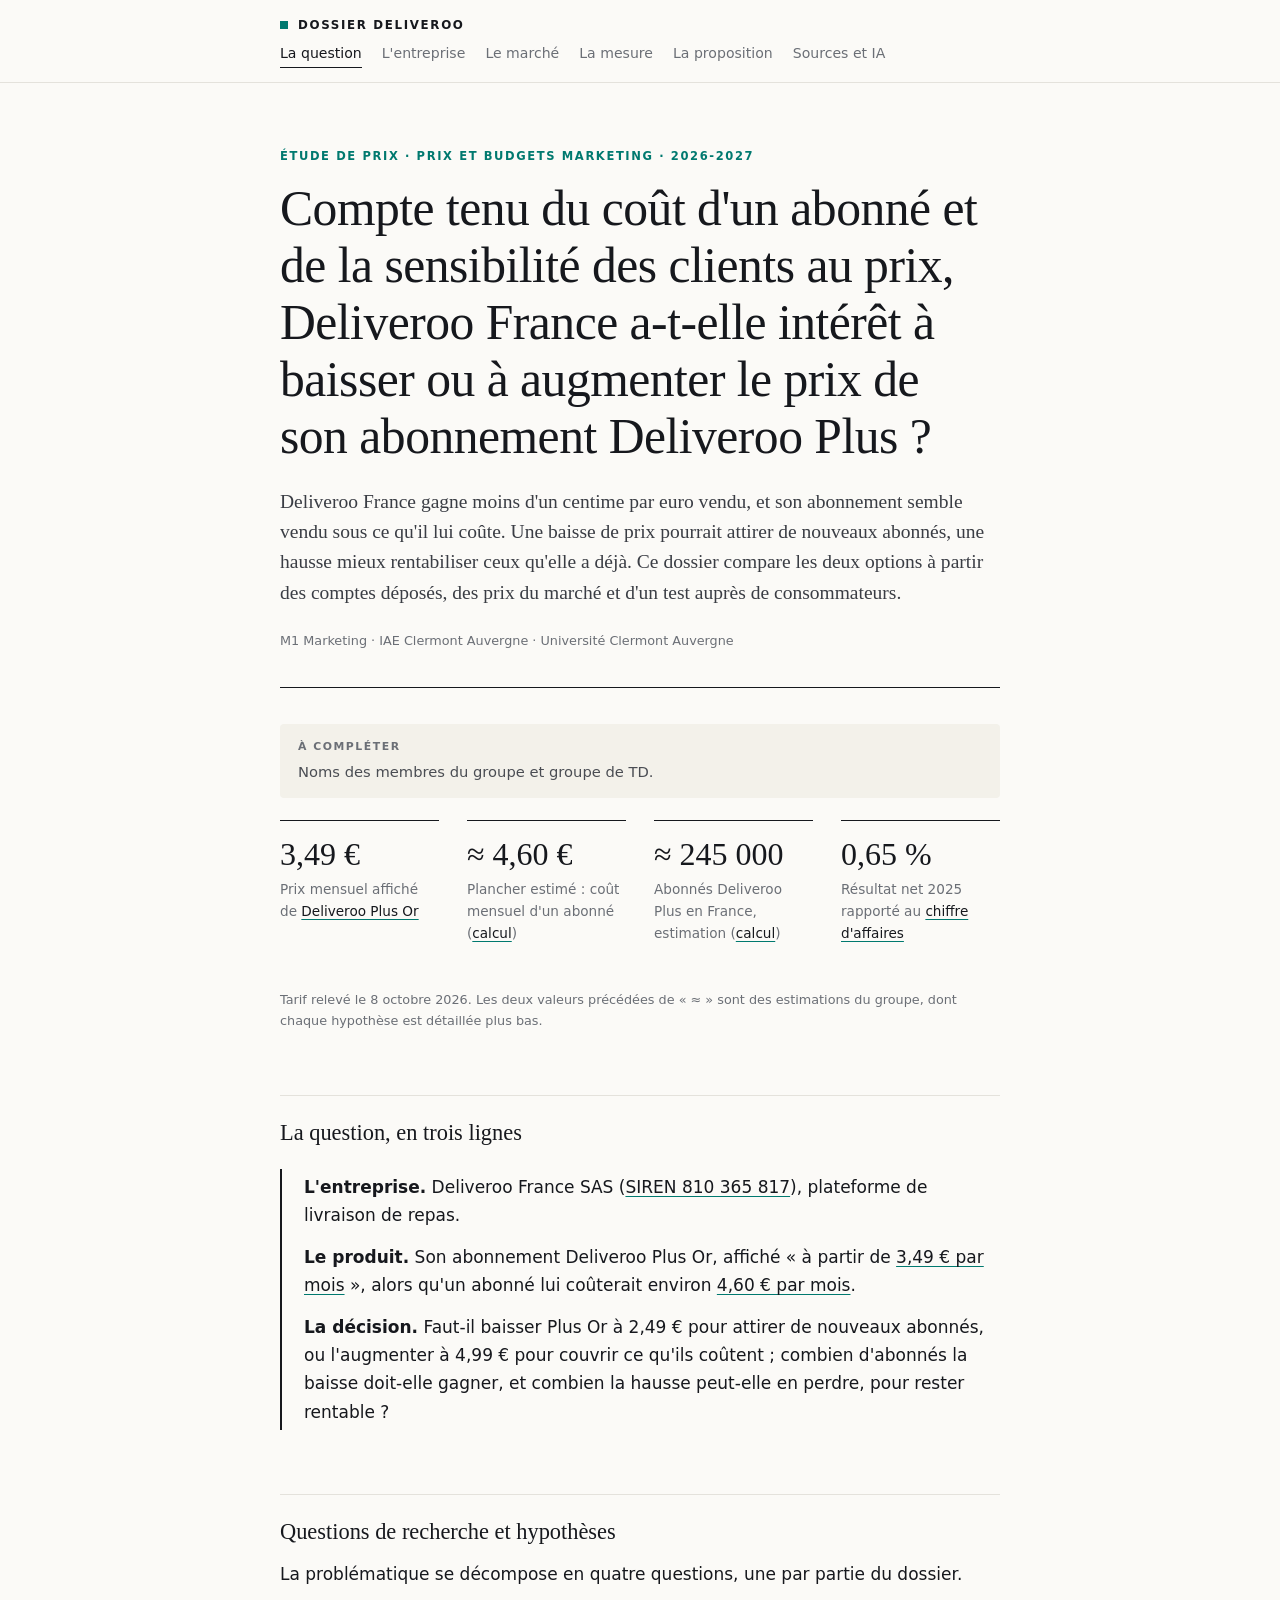
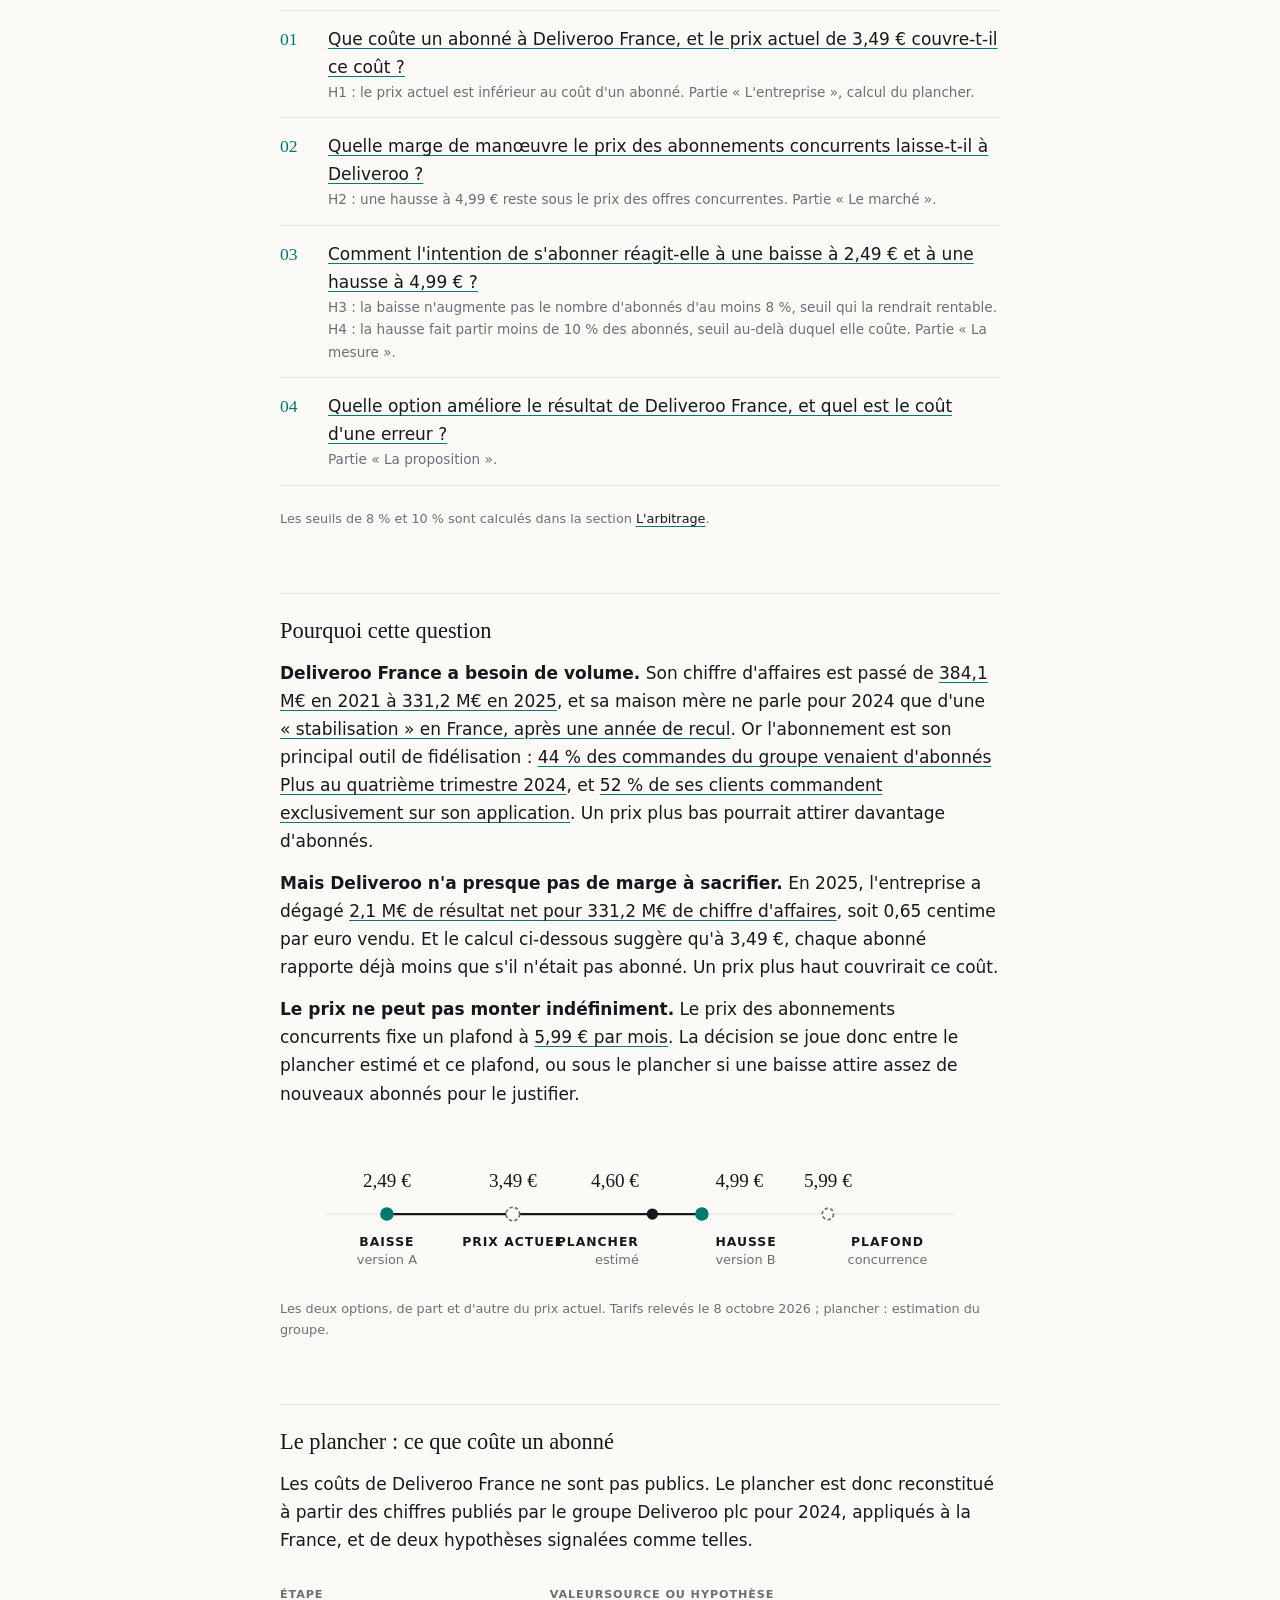
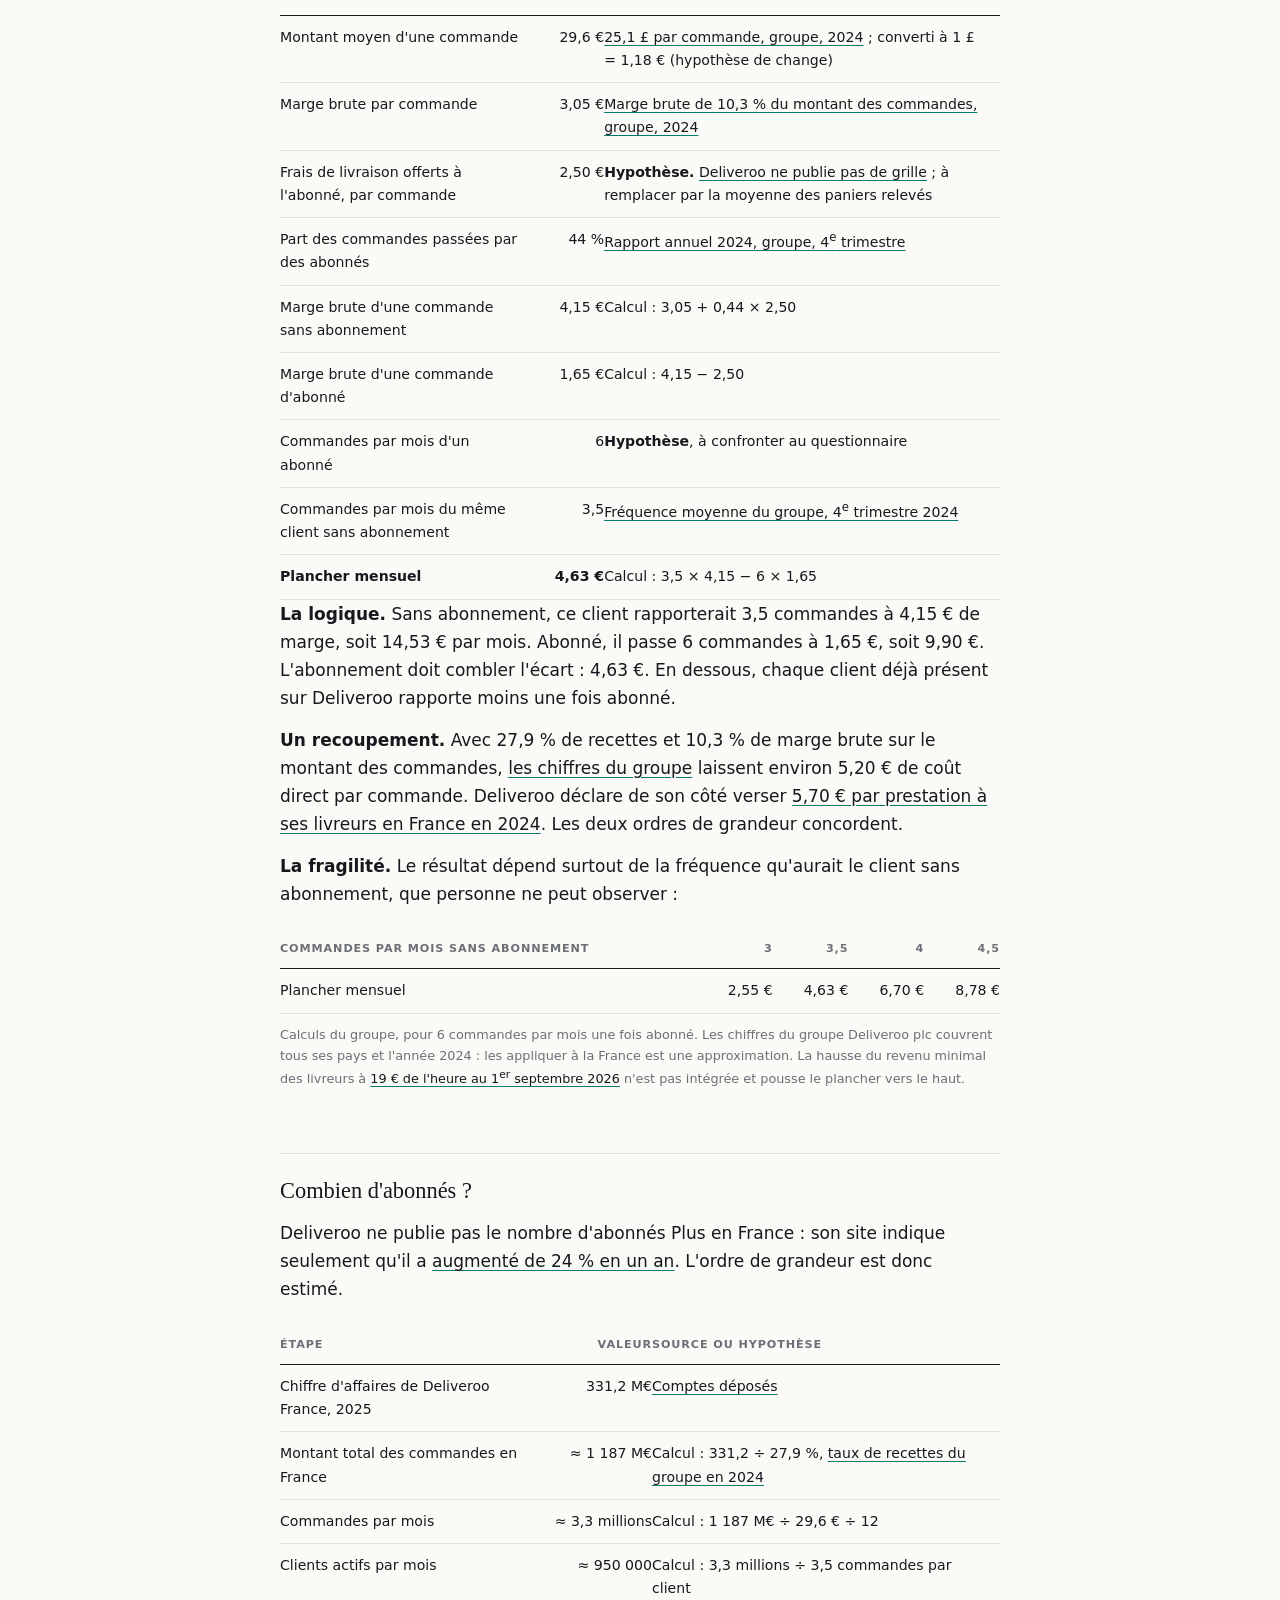
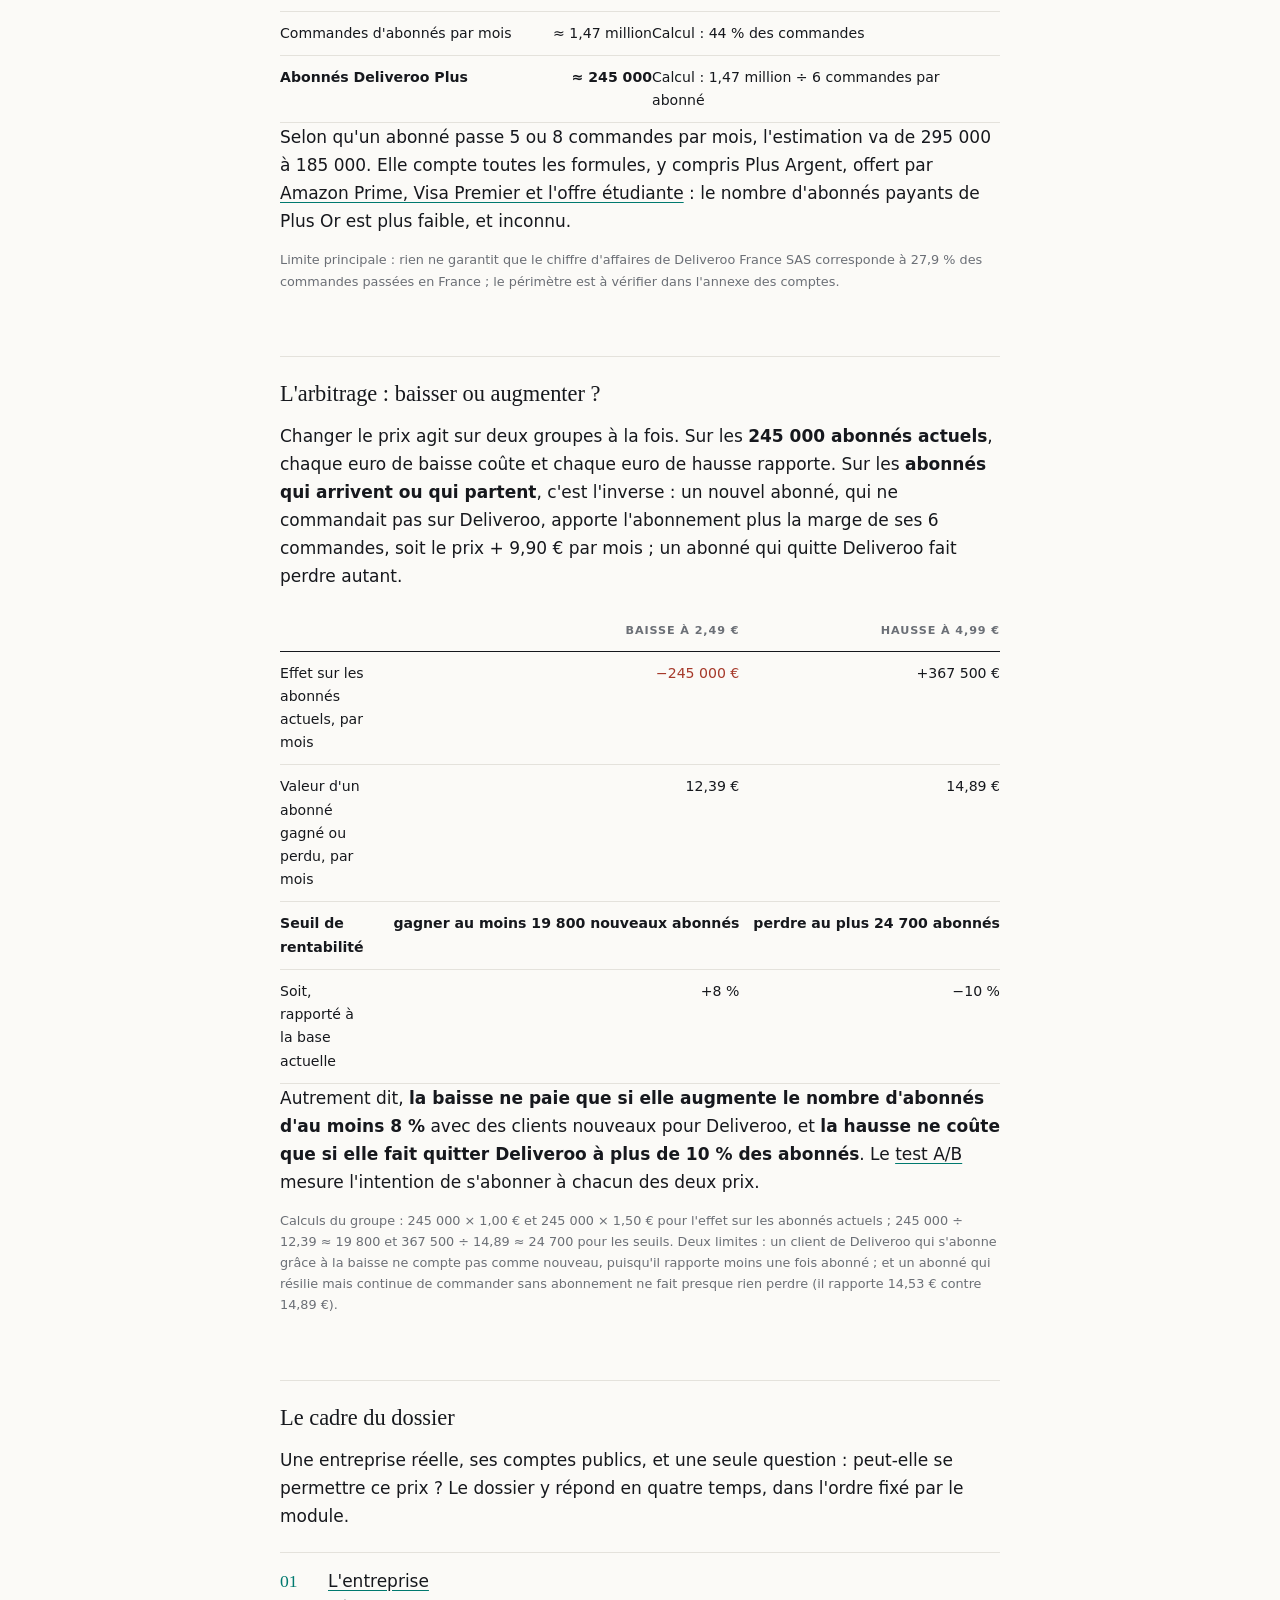
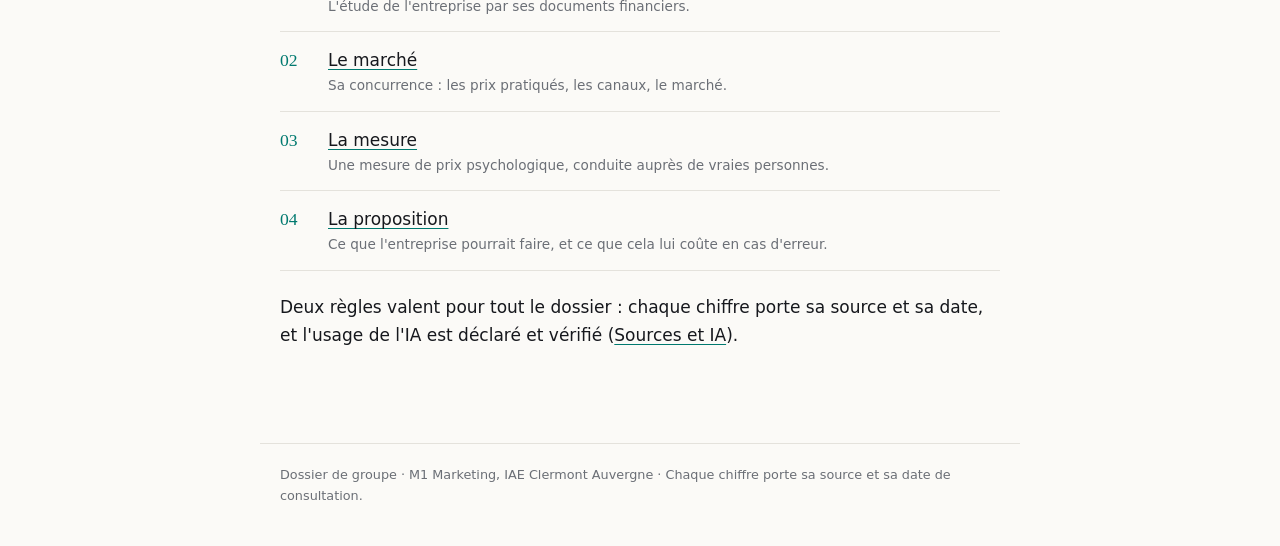
==== commit 7fa8cb37: "Add files via upload" ====
--- a/index.html
+++ b/index.html
@@ -3,8 +3,8 @@
 <head>
 <meta charset="utf-8">
 <meta name="viewport" content="width=device-width, initial-scale=1">
-<meta name="description" content="Étude de prix : pour prendre des abonnés à Uber Eats, Deliveroo France doit-elle jouer le prix ou les avantages de Deliveroo Plus ?">
-<title>Deliveroo face à Uber Eats — le prix ou les avantages ?</title>
+<meta name="description" content="Étude de prix : Deliveroo France doit-elle baisser ou augmenter le prix de son abonnement Deliveroo Plus ?">
+<title>Deliveroo Plus — baisser ou augmenter le prix ?</title>
 <link rel="stylesheet" href="style.css">
 </head>
 <body>
@@ -22,8 +22,8 @@
 <main>
   <div class="hero">
     <p class="eyebrow">Étude de prix · Prix et budgets marketing · 2026-2027</p>
-    <h1>Pour prendre des abonnés à Uber Eats, Deliveroo doit-elle jouer le prix ou les avantages ?</h1>
-    <p class="standfirst">Deliveroo France pèse quatre fois moins qu'Uber Eats France et vend son abonnement 2,50 € moins cher. Ce dossier examine s'il vaut mieux rester le moins cher ou enrichir l'abonnement et le vendre plus cher, à partir des comptes déposés, des prix du marché et d'un test auprès de consommateurs.</p>
+    <h1>Compte tenu du coût d'un abonné et de la sensibilité des clients au prix, Deliveroo France a-t-elle intérêt à baisser ou à augmenter le prix de son abonnement Deliveroo Plus ?</h1>
+    <p class="standfirst">Deliveroo France gagne moins d'un centime par euro vendu, et son abonnement semble vendu sous ce qu'il lui coûte. Une baisse de prix pourrait attirer de nouveaux abonnés, une hausse mieux rentabiliser ceux qu'elle a déjà. Ce dossier compare les deux options à partir des comptes déposés, des prix du marché et d'un test auprès de consommateurs.</p>
     <p class="meta">M1 Marketing · IAE Clermont Auvergne · Université Clermont Auvergne</p>
   </div>
 
@@ -31,43 +31,59 @@
 
   <div class="kpis">
     <div class="card"><span class="big">3,49 €</span>Prix mensuel affiché de <a href="https://deliveroo.fr/fr/plus">Deliveroo Plus Or</a></div>
-    <div class="card"><span class="big">5,99 €</span>Prix mensuel d'<a href="https://www.uber.com/fr/fr/uber-one/">Uber One</a>, plafond du marché</div>
     <div class="card"><span class="big">≈ 4,60 €</span>Plancher estimé : coût mensuel d'un abonné (<a href="#plancher">calcul</a>)</div>
     <div class="card"><span class="big">≈ 245 000</span>Abonnés Deliveroo Plus en France, estimation (<a href="#abonnes">calcul</a>)</div>
+    <div class="card"><span class="big">0,65 %</span>Résultat net 2025 rapporté au <a href="https://data.economie.gouv.fr/explore/dataset/ratios_inpi_bce/table/?q=810365817">chiffre d'affaires</a></div>
   </div>
-  <p class="src">Tarifs relevés le 8 octobre 2026. Les deux valeurs précédées de « ≈ » sont des estimations du groupe, dont chaque hypothèse est détaillée plus bas.</p>
+  <p class="src">Tarif relevé le 8 octobre 2026. Les deux valeurs précédées de « ≈ » sont des estimations du groupe, dont chaque hypothèse est détaillée plus bas.</p>
 
   <h2>La question, en trois lignes</h2>
   <div class="card">
-    <p><strong>L'entreprise.</strong> Deliveroo France SAS (<a href="https://annuaire-entreprises.data.gouv.fr/entreprise/810365817">SIREN 810 365 817</a>), challenger de la livraison de repas face à Uber Eats France.</p>
-    <p><strong>Le produit.</strong> Son abonnement Deliveroo Plus Or, affiché « à partir de <a href="https://deliveroo.fr/fr/plus">3,49 € par mois</a> », face à Uber One, affiché à <a href="https://www.uber.com/fr/fr/uber-one/">5,99 € par mois</a>.</p>
-    <p><strong>La décision.</strong> Pour attirer des abonnés d'Uber Eats, faut-il garder Plus Or à 3,49 €, ou lui ajouter une garantie de 3 € en cas de retard et le vendre plus cher ; et à quel prix, entre 4,60 € et 5,99 €, l'abonnement enrichi reste-t-il accepté ?</p>
+    <p><strong>L'entreprise.</strong> Deliveroo France SAS (<a href="https://annuaire-entreprises.data.gouv.fr/entreprise/810365817">SIREN 810 365 817</a>), plateforme de livraison de repas.</p>
+    <p><strong>Le produit.</strong> Son abonnement Deliveroo Plus Or, affiché « à partir de <a href="https://deliveroo.fr/fr/plus">3,49 € par mois</a> », alors qu'un abonné lui coûterait environ <a href="#plancher">4,60 € par mois</a>.</p>
+    <p><strong>La décision.</strong> Faut-il baisser Plus Or à 2,49 € pour attirer de nouveaux abonnés, ou l'augmenter à 4,99 € pour couvrir ce qu'ils coûtent ; combien d'abonnés la baisse doit-elle gagner, et combien la hausse peut-elle en perdre, pour rester rentable ?</p>
   </div>
 
+  <h2>Questions de recherche et hypothèses</h2>
+  <p>La problématique se décompose en quatre questions, une par partie du dossier.</p>
+  <ol class="brief">
+    <li><div><a href="#plancher">Que coûte un abonné à Deliveroo France, et le prix actuel de 3,49 € couvre-t-il ce coût ?</a><small>H1 : le prix actuel est inférieur au coût d'un abonné. Partie « L'entreprise », calcul du plancher.</small></div></li>
+    <li><div><a href="marche.html">Quelle marge de manœuvre le prix des abonnements concurrents laisse-t-il à Deliveroo ?</a><small>H2 : une hausse à 4,99 € reste sous le prix des offres concurrentes. Partie « Le marché ».</small></div></li>
+    <li><div><a href="mesure.html">Comment l'intention de s'abonner réagit-elle à une baisse à 2,49 € et à une hausse à 4,99 € ?</a><small>H3 : la baisse n'augmente pas le nombre d'abonnés d'au moins 8 %, seuil qui la rendrait rentable. H4 : la hausse fait partir moins de 10 % des abonnés, seuil au-delà duquel elle coûte. Partie « La mesure ».</small></div></li>
+    <li><div><a href="proposition.html">Quelle option améliore le résultat de Deliveroo France, et quel est le coût d'une erreur ?</a><small>Partie « La proposition ».</small></div></li>
+  </ol>
+  <p class="src">Les seuils de 8 % et 10 % sont calculés dans la section <a href="#arbitrage">L'arbitrage</a>.</p>
+
   <h2>Pourquoi cette question</h2>
-  <p><strong>Deliveroo est le petit des deux.</strong> Uber Eats France a réalisé <a href="https://data.economie.gouv.fr/explore/dataset/ratios_inpi_bce/table/?q=841983828">1 422,1 M€ de chiffre d'affaires en 2024</a>, contre <a href="https://data.economie.gouv.fr/explore/dataset/ratios_inpi_bce/table/?q=810365817">330,1 M€ pour Deliveroo France</a> la même année. Le chiffre d'affaires de Deliveroo France ne croît plus : <a href="https://data.economie.gouv.fr/explore/dataset/ratios_inpi_bce/table/?q=810365817">384,1 M€ en 2021, 331,2 M€ en 2025</a>. Sa maison mère parle pour 2024 d'une <a href="https://www.marketscreener.com/quote/stock/DELIVEROO-PLC-120922210/news/Deliveroo-FY2024-Preliminary-Results-49320188/">« stabilisation » en France, après une année de recul</a>. Pour regagner du volume, il faut prendre des clients au leader.</p>
-  <p><strong>L'abonnement est l'arme de cette bataille.</strong> Selon le rapport annuel 2024 de Deliveroo plc, <a href="https://data.fca.org.uk/artefacts/NSM/Portal/NI-000115456/NI-000115456.pdf">44 % des commandes du groupe venaient d'abonnés Plus au quatrième trimestre 2024</a>. Et <a href="https://merchants.deliveroo.com/fr-FR/why-deliveroo/customers">52 % des clients de Deliveroo commandent exclusivement sur son application chaque mois</a> : un client qui s'abonne cesse en grande partie de comparer.</p>
-  <p><strong>Mais Deliveroo n'a presque pas de marge à sacrifier.</strong> En 2025, l'entreprise a dégagé <a href="https://data.economie.gouv.fr/explore/dataset/ratios_inpi_bce/table/?q=810365817">2,1 M€ de résultat net pour 331,2 M€ de chiffre d'affaires</a>, soit 0,65 centime par euro vendu. Or le calcul ci-dessous suggère que Plus Or, à 3,49 €, est déjà vendu sous ce que coûte un abonné.</p>
+  <p><strong>Deliveroo France a besoin de volume.</strong> Son chiffre d'affaires est passé de <a href="https://data.economie.gouv.fr/explore/dataset/ratios_inpi_bce/table/?q=810365817">384,1 M€ en 2021 à 331,2 M€ en 2025</a>, et sa maison mère ne parle pour 2024 que d'une <a href="https://www.marketscreener.com/quote/stock/DELIVEROO-PLC-120922210/news/Deliveroo-FY2024-Preliminary-Results-49320188/">« stabilisation » en France, après une année de recul</a>. Or l'abonnement est son principal outil de fidélisation : <a href="https://data.fca.org.uk/artefacts/NSM/Portal/NI-000115456/NI-000115456.pdf">44 % des commandes du groupe venaient d'abonnés Plus au quatrième trimestre 2024</a>, et <a href="https://merchants.deliveroo.com/fr-FR/why-deliveroo/customers">52 % de ses clients commandent exclusivement sur son application</a>. Un prix plus bas pourrait attirer davantage d'abonnés.</p>
+  <p><strong>Mais Deliveroo n'a presque pas de marge à sacrifier.</strong> En 2025, l'entreprise a dégagé <a href="https://data.economie.gouv.fr/explore/dataset/ratios_inpi_bce/table/?q=810365817">2,1 M€ de résultat net pour 331,2 M€ de chiffre d'affaires</a>, soit 0,65 centime par euro vendu. Et le calcul ci-dessous suggère qu'à 3,49 €, chaque abonné rapporte déjà moins que s'il n'était pas abonné. Un prix plus haut couvrirait ce coût.</p>
+  <p><strong>Le prix ne peut pas monter indéfiniment.</strong> Le prix des abonnements concurrents fixe un plafond à <a href="marche.html">5,99 € par mois</a>. La décision se joue donc entre le plancher estimé et ce plafond, ou sous le plancher si une baisse attire assez de nouveaux abonnés pour le justifier.</p>
 
   <figure>
-    <svg viewBox="0 0 640 130" role="img" aria-label="Fourchette de prix : prix actuel 3,49 €, plancher estimé 4,60 €, plafond 5,99 €">
+    <svg viewBox="0 0 640 130" role="img" aria-label="Prix testé en baisse 2,49 €, prix actuel 3,49 €, plancher estimé 4,60 €, prix testé en hausse 4,99 €, plafond 5,99 €">
       <line x1="40" y1="64" x2="600" y2="64" class="axis"/>
-      <line x1="331" y1="64" x2="487" y2="64" class="range"/>
+      <line x1="95" y1="64" x2="375" y2="64" class="range"/>
+      <circle cx="95" cy="64" r="6" class="dot accent"/>
       <circle cx="207" cy="64" r="6" class="dot hollow"/>
-      <circle cx="331" cy="64" r="6" class="dot"/>
-      <circle cx="487" cy="64" r="6" class="dot accent"/>
+      <circle cx="331" cy="64" r="5" class="dot"/>
+      <circle cx="375" cy="64" r="6" class="dot accent"/>
+      <circle cx="487" cy="64" r="5" class="dot hollow"/>
+      <text x="95" y="40" text-anchor="middle" class="val">2,49 €</text>
+      <text x="95" y="92" text-anchor="middle" class="lab">Baisse</text>
+      <text x="95" y="108" text-anchor="middle" class="sub">version A</text>
       <text x="207" y="40" text-anchor="middle" class="val">3,49 €</text>
       <text x="207" y="92" text-anchor="middle" class="lab">Prix actuel</text>
-      <text x="207" y="108" text-anchor="middle" class="sub">Deliveroo Plus Or</text>
-      <text x="331" y="40" text-anchor="middle" class="val">≈ 4,60 €</text>
-      <text x="331" y="92" text-anchor="middle" class="lab">Plancher</text>
-      <text x="331" y="108" text-anchor="middle" class="sub">coût estimé d'un abonné</text>
-      <text x="409" y="54" text-anchor="middle" class="sub">zone à tester</text>
+      <text x="319" y="40" text-anchor="end" class="val">4,60 €</text>
+      <text x="319" y="92" text-anchor="end" class="lab">Plancher</text>
+      <text x="319" y="108" text-anchor="end" class="sub">estimé</text>
+      <text x="387" y="40" text-anchor="start" class="val">4,99 €</text>
+      <text x="387" y="92" text-anchor="start" class="lab">Hausse</text>
+      <text x="387" y="108" text-anchor="start" class="sub">version B</text>
       <text x="487" y="40" text-anchor="middle" class="val">5,99 €</text>
-      <text x="487" y="92" text-anchor="middle" class="lab">Plafond</text>
-      <text x="487" y="108" text-anchor="middle" class="sub">Uber One</text>
+      <text x="540" y="92" text-anchor="middle" class="lab">Plafond</text>
+      <text x="540" y="108" text-anchor="middle" class="sub">concurrence</text>
     </svg>
-    <figcaption>Le prix actuel se situe sous le plancher estimé. Tarifs relevés le 8 octobre 2026 ; plancher : estimation du groupe.</figcaption>
+    <figcaption>Les deux options, de part et d'autre du prix actuel. Tarifs relevés le 8 octobre 2026 ; plancher : estimation du groupe.</figcaption>
   </figure>
 
   <h2 id="plancher">Le plancher : ce que coûte un abonné</h2>
@@ -84,7 +100,7 @@
     <tr><td>Commandes par mois du même client sans abonnement</td><td class="num">3,5</td><td><a href="https://www.marketscreener.com/quote/stock/DELIVEROO-PLC-120922210/news/Deliveroo-FY2024-Preliminary-Results-49320188/">Fréquence moyenne du groupe, 4<sup>e</sup> trimestre 2024</a></td></tr>
     <tr><td><strong>Plancher mensuel</strong></td><td class="num"><strong>4,63 €</strong></td><td>Calcul : 3,5 × 4,15 − 6 × 1,65</td></tr>
   </table></div>
-  <p><strong>La logique.</strong> Sans abonnement, ce client rapporterait 3,5 commandes à 4,15 € de marge, soit 14,53 € par mois. Abonné, il passe 6 commandes à 1,65 €, soit 9,90 €. L'abonnement doit combler l'écart : 4,63 €. En dessous, chaque abonné rapporte moins que s'il n'était pas abonné.</p>
+  <p><strong>La logique.</strong> Sans abonnement, ce client rapporterait 3,5 commandes à 4,15 € de marge, soit 14,53 € par mois. Abonné, il passe 6 commandes à 1,65 €, soit 9,90 €. L'abonnement doit combler l'écart : 4,63 €. En dessous, chaque client déjà présent sur Deliveroo rapporte moins une fois abonné.</p>
   <p><strong>Un recoupement.</strong> Avec 27,9 % de recettes et 10,3 % de marge brute sur le montant des commandes, <a href="https://www.marketscreener.com/quote/stock/DELIVEROO-PLC-120922210/news/Deliveroo-FY2024-Preliminary-Results-49320188/">les chiffres du groupe</a> laissent environ 5,20 € de coût direct par commande. Deliveroo déclare de son côté verser <a href="https://www.moneyvox.fr/votre-argent/actualites/102821/uber-eats-deliveroo-stuart-combien-gagnent-les-livreurs-independants-en-moyenne-par-heure">5,70 € par prestation à ses livreurs en France en 2024</a>. Les deux ordres de grandeur concordent.</p>
   <p><strong>La fragilité.</strong> Le résultat dépend surtout de la fréquence qu'aurait le client sans abonnement, que personne ne peut observer :</p>
   <div class="table-wrap"><table>
@@ -107,16 +123,17 @@
   <p>Selon qu'un abonné passe 5 ou 8 commandes par mois, l'estimation va de 295 000 à 185 000. Elle compte toutes les formules, y compris Plus Argent, offert par <a href="https://deliveroo.fr/fr/faq">Amazon Prime, Visa Premier et l'offre étudiante</a> : le nombre d'abonnés payants de Plus Or est plus faible, et inconnu.</p>
   <p class="src">Limite principale : rien ne garantit que le chiffre d'affaires de Deliveroo France SAS corresponde à 27,9 % des commandes passées en France ; le périmètre est à vérifier dans l'annexe des comptes.</p>
 
-  <h2>Les deux leviers</h2>
+  <h2 id="arbitrage">L'arbitrage : baisser ou augmenter ?</h2>
+  <p>Changer le prix agit sur deux groupes à la fois. Sur les <strong>245 000 abonnés actuels</strong>, chaque euro de baisse coûte et chaque euro de hausse rapporte. Sur les <strong>abonnés qui arrivent ou qui partent</strong>, c'est l'inverse : un nouvel abonné, qui ne commandait pas sur Deliveroo, apporte l'abonnement plus la marge de ses 6 commandes, soit le prix + 9,90 € par mois ; un abonné qui quitte Deliveroo fait perdre autant.</p>
   <div class="table-wrap"><table>
-    <tr><th></th><th>Levier prix</th><th>Levier avantages</th></tr>
-    <tr><td>L'offre</td><td>Plus Or inchangé, à 3,49 €</td><td>Plus Or avec 3 € crédités si la commande arrive avec plus de 15 minutes de retard</td></tr>
-    <tr><td>L'argument face à Uber One</td><td>2,50 € de moins par mois</td><td>Un avantage qu'Uber One <a href="https://www.uber.com/fr/fr/uber-one/">n'affiche pas</a></td></tr>
-    <tr><td>Coût mensuel estimé d'un abonné</td><td class="num">4,63 €</td><td class="num">5,53 € à 7,33 €</td></tr>
-    <tr><td>Écart avec le prix</td><td>1,14 € de manque par abonné et par mois à 3,49 €</td><td>Finançable sous 5,99 € seulement si moins de 7,6 % des commandes arrivent en retard</td></tr>
+    <tr><th></th><th class="num">Baisse à 2,49 €</th><th class="num">Hausse à 4,99 €</th></tr>
+    <tr><td>Effet sur les abonnés actuels, par mois</td><td class="num neg">−245 000 €</td><td class="num">+367 500 €</td></tr>
+    <tr><td>Valeur d'un abonné gagné ou perdu, par mois</td><td class="num">12,39 €</td><td class="num">14,89 €</td></tr>
+    <tr><td><strong>Seuil de rentabilité</strong></td><td class="num"><strong>gagner au moins 19 800 nouveaux abonnés</strong></td><td class="num"><strong>perdre au plus 24 700 abonnés</strong></td></tr>
+    <tr><td>Soit, rapporté à la base actuelle</td><td class="num">+8 %</td><td class="num">−10 %</td></tr>
   </table></div>
-  <p class="src">Calculs du groupe. Coût de la garantie : 3 € × part de commandes en retard × 6 commandes, soit 0,90 € pour 5 % de retards, 1,80 € pour 10 %, 2,70 € pour 15 %. La part réelle de commandes en retard n'est pas publique : c'est une hypothèse à sourcer. Seuil de 7,6 % : (5,99 − 4,63) ÷ (3 × 6).</p>
-  <p>Le <a href="mesure.html">test A/B</a> dira si la garantie fait accepter un prix assez élevé pour se payer elle-même, et si elle fait préférer Deliveroo à Uber One.</p>
+  <p>Autrement dit, <strong>la baisse ne paie que si elle augmente le nombre d'abonnés d'au moins 8 %</strong> avec des clients nouveaux pour Deliveroo, et <strong>la hausse ne coûte que si elle fait quitter Deliveroo à plus de 10 % des abonnés</strong>. Le <a href="mesure.html">test A/B</a> mesure l'intention de s'abonner à chacun des deux prix.</p>
+  <p class="src">Calculs du groupe : 245 000 × 1,00 € et 245 000 × 1,50 € pour l'effet sur les abonnés actuels ; 245 000 ÷ 12,39 ≈ 19 800 et 367 500 ÷ 14,89 ≈ 24 700 pour les seuils. Deux limites : un client de Deliveroo qui s'abonne grâce à la baisse ne compte pas comme nouveau, puisqu'il rapporte moins une fois abonné ; et un abonné qui résilie mais continue de commander sans abonnement ne fait presque rien perdre (il rapporte 14,53 € contre 14,89 €).</p>
 
   <h2>Le cadre du dossier</h2>
   <p>Une entreprise réelle, ses comptes publics, et une seule question : peut-elle se permettre ce prix ? Le dossier y répond en quatre temps, dans l'ordre fixé par le module.</p>
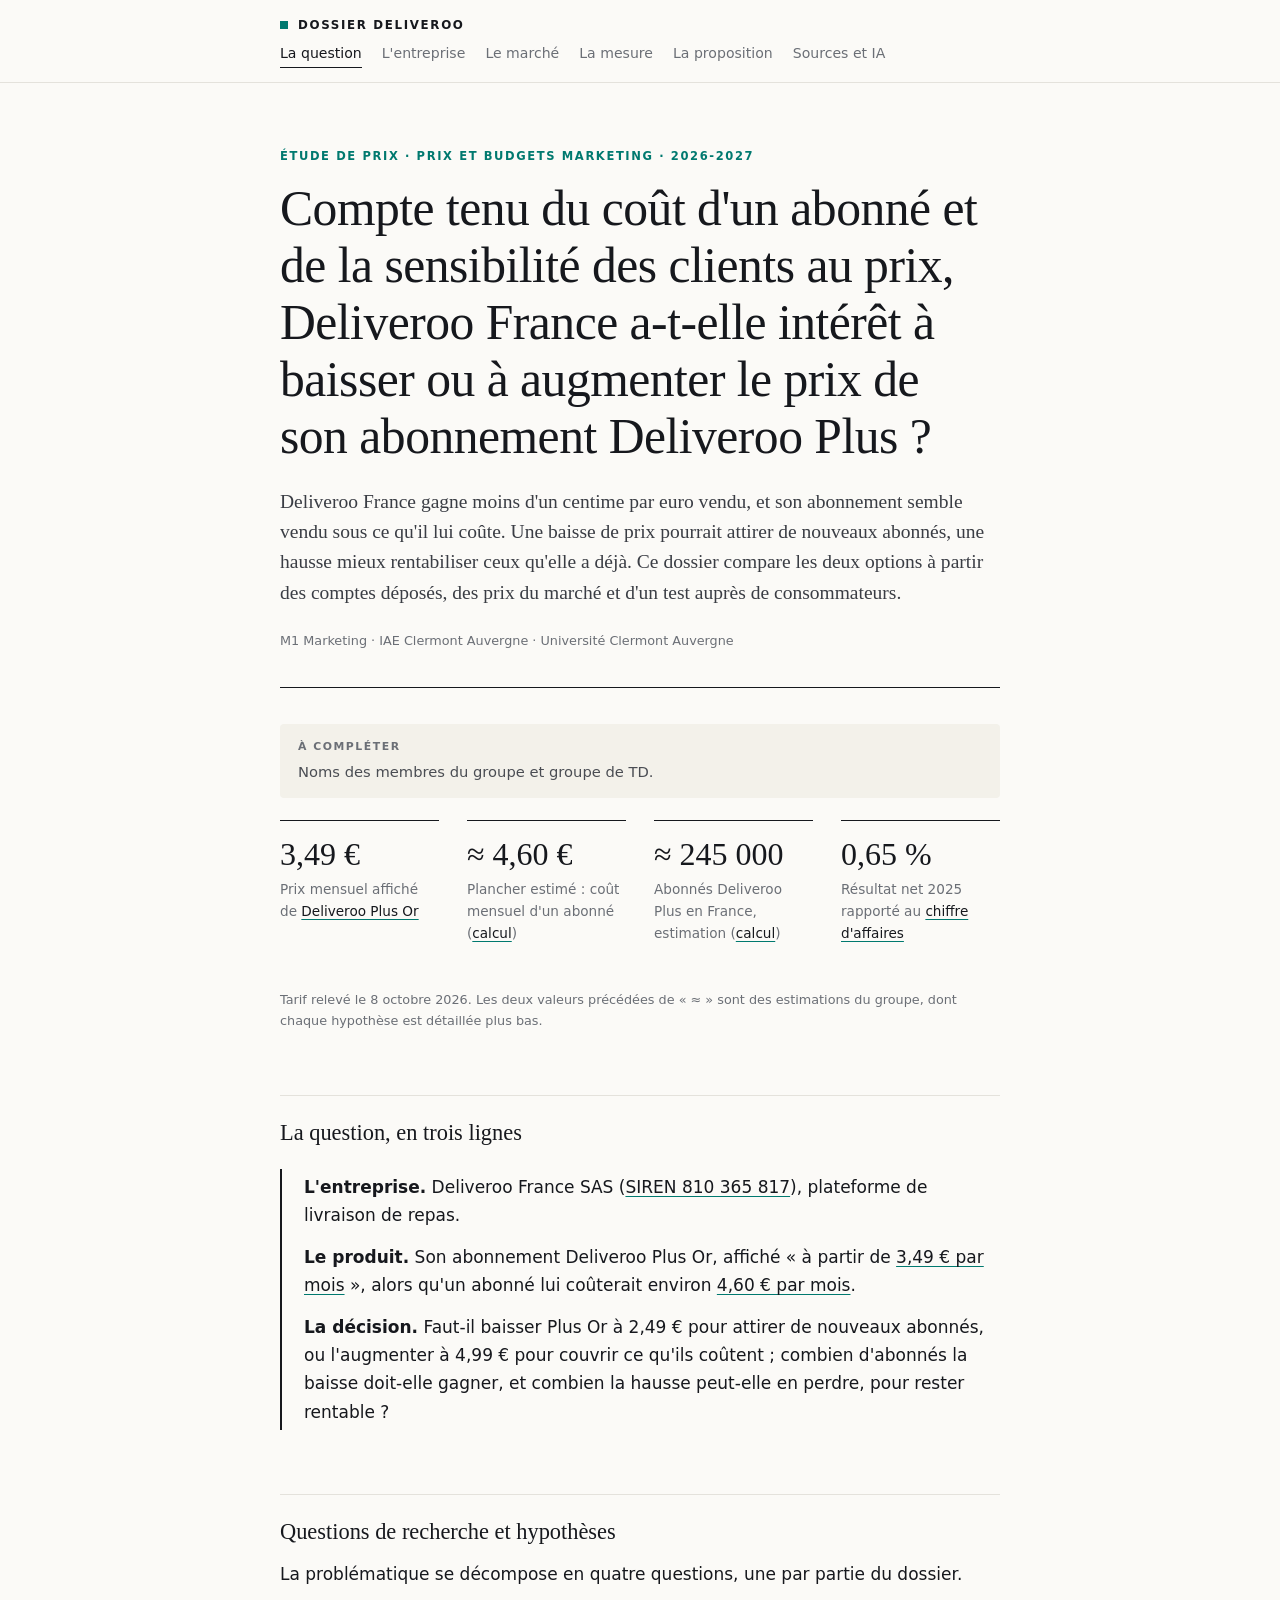
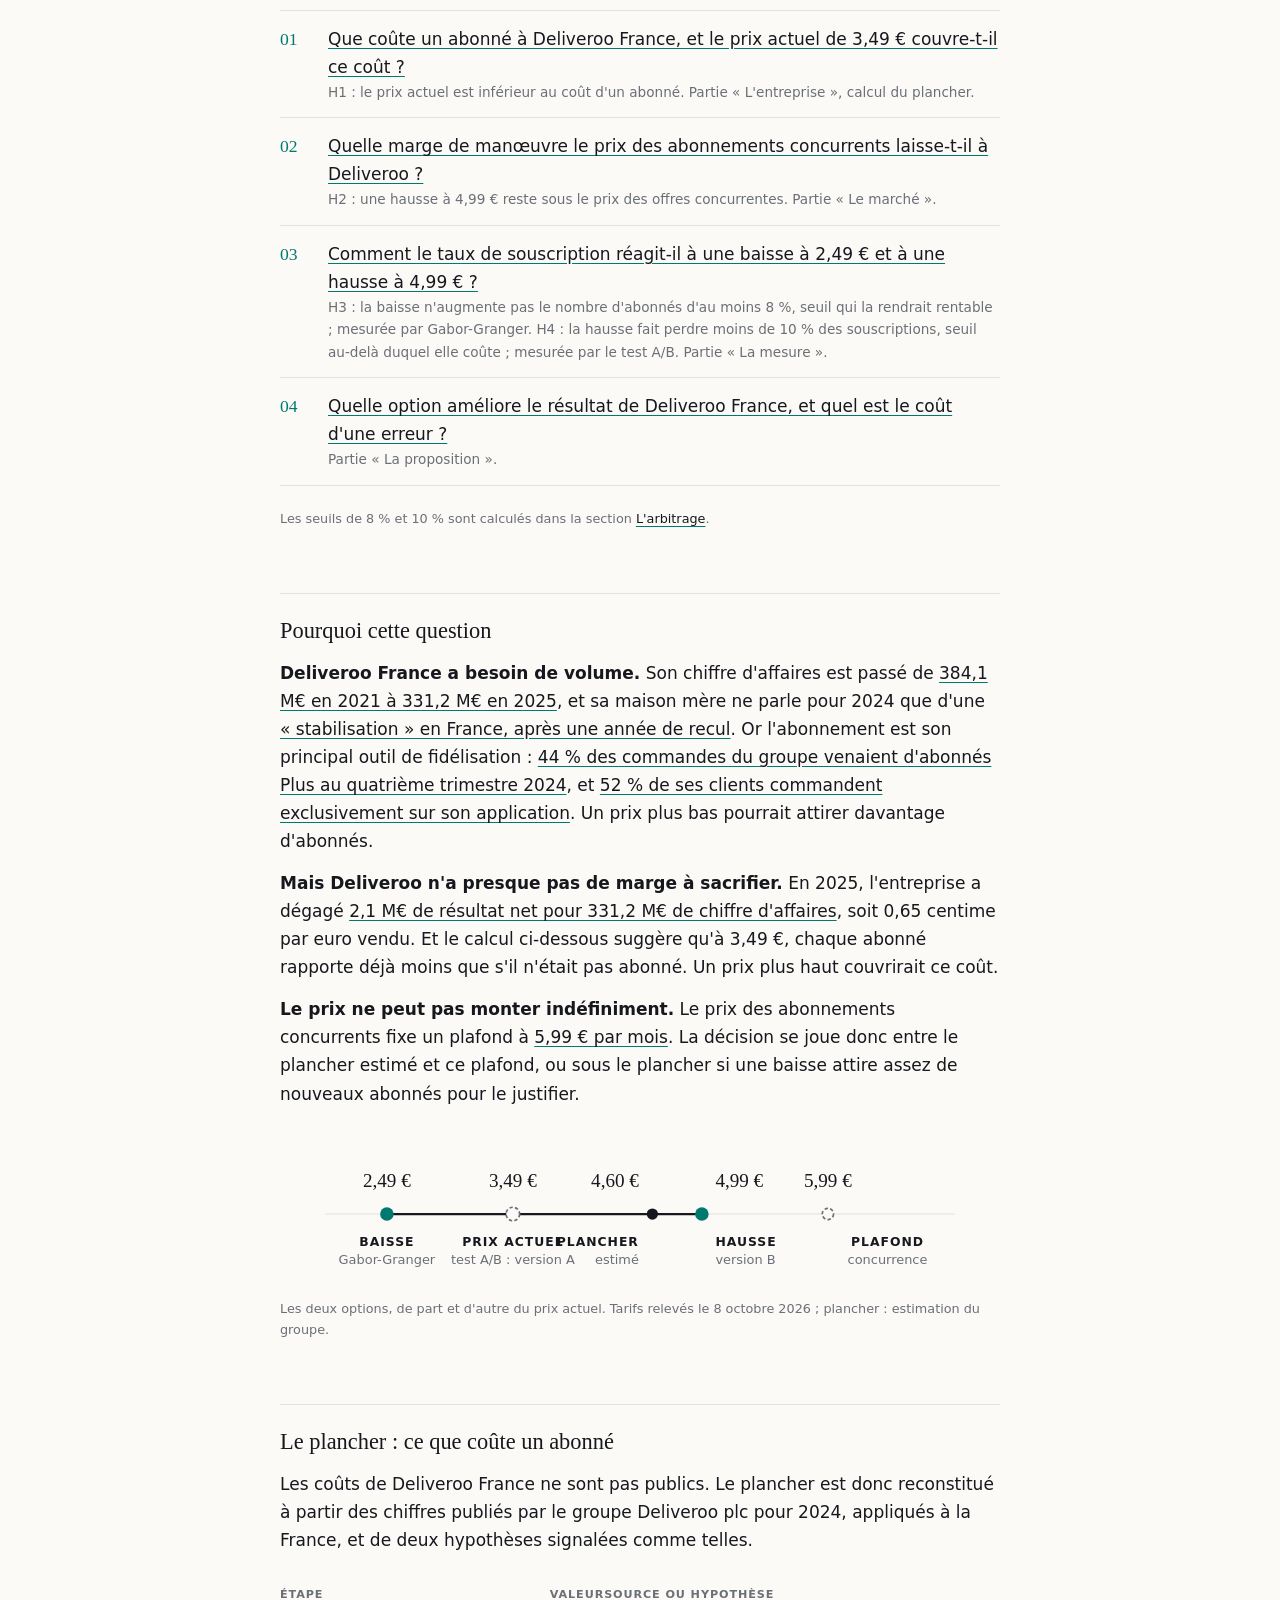
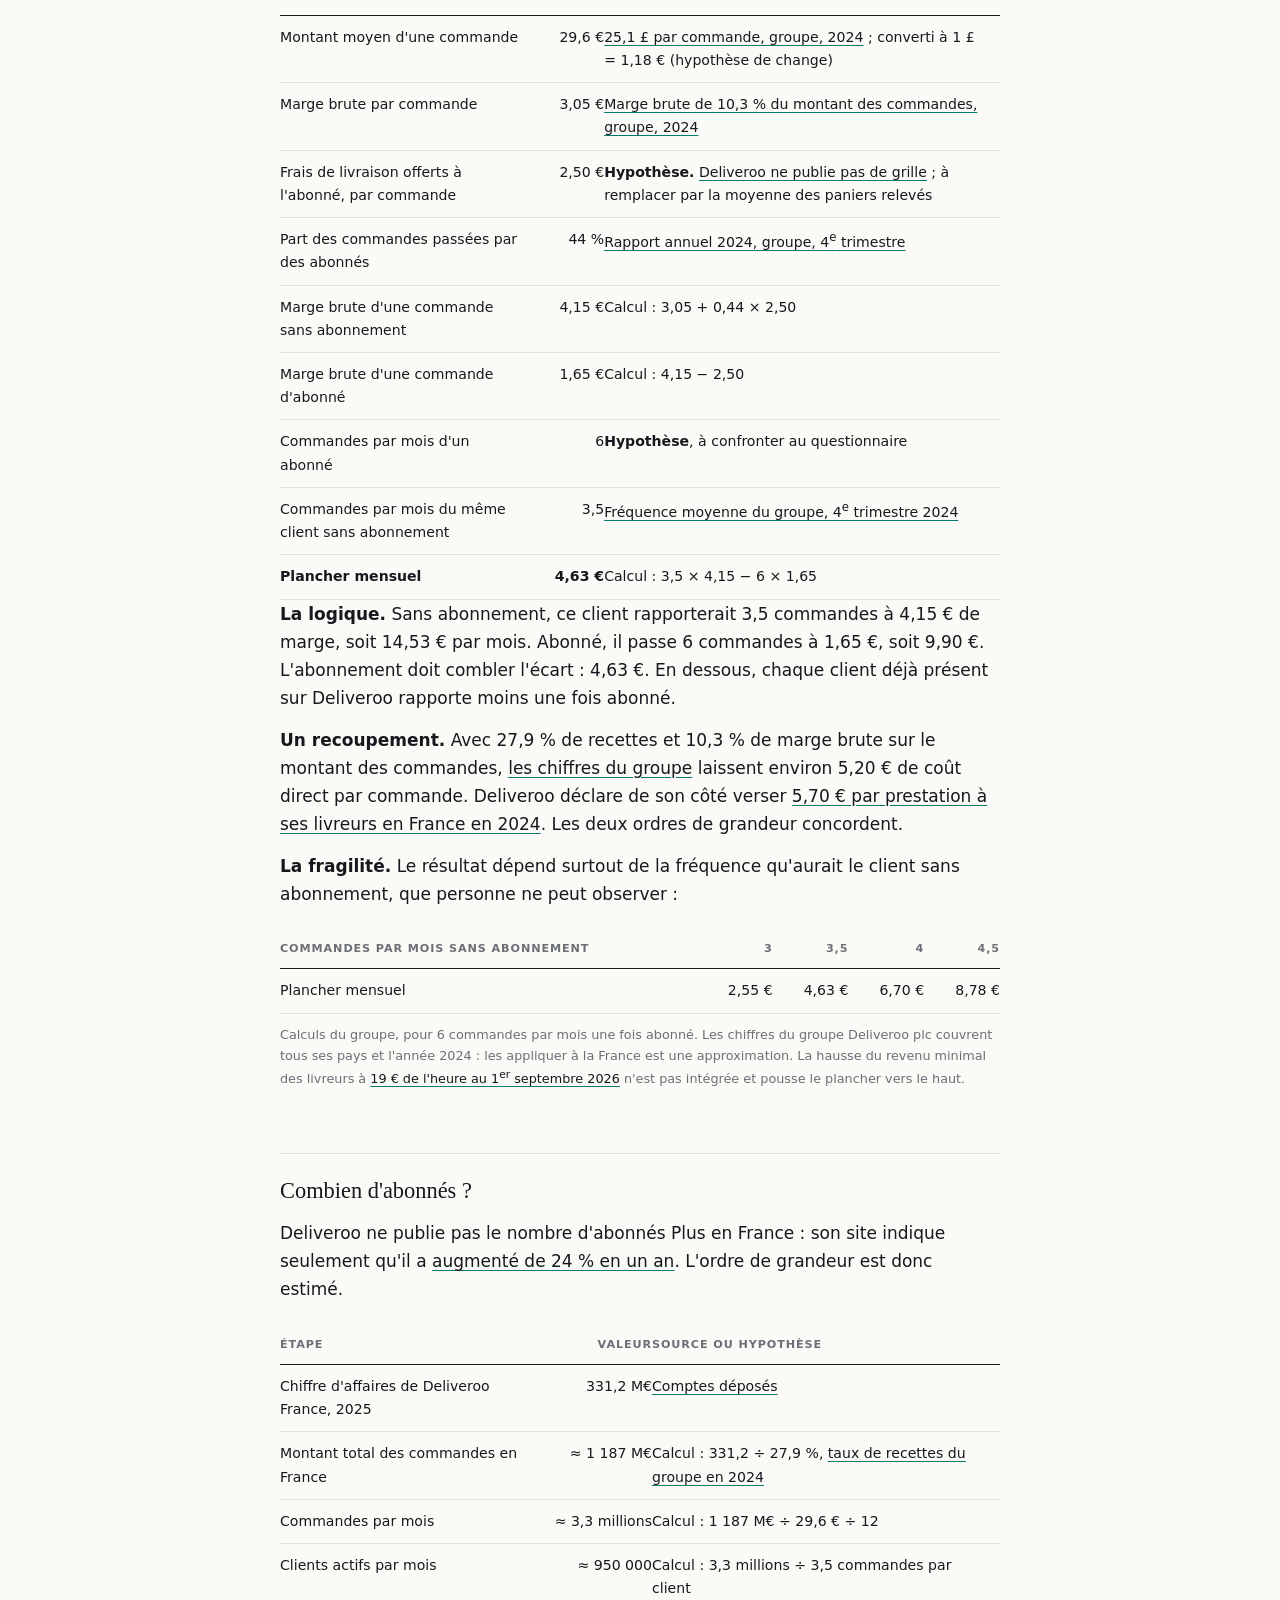
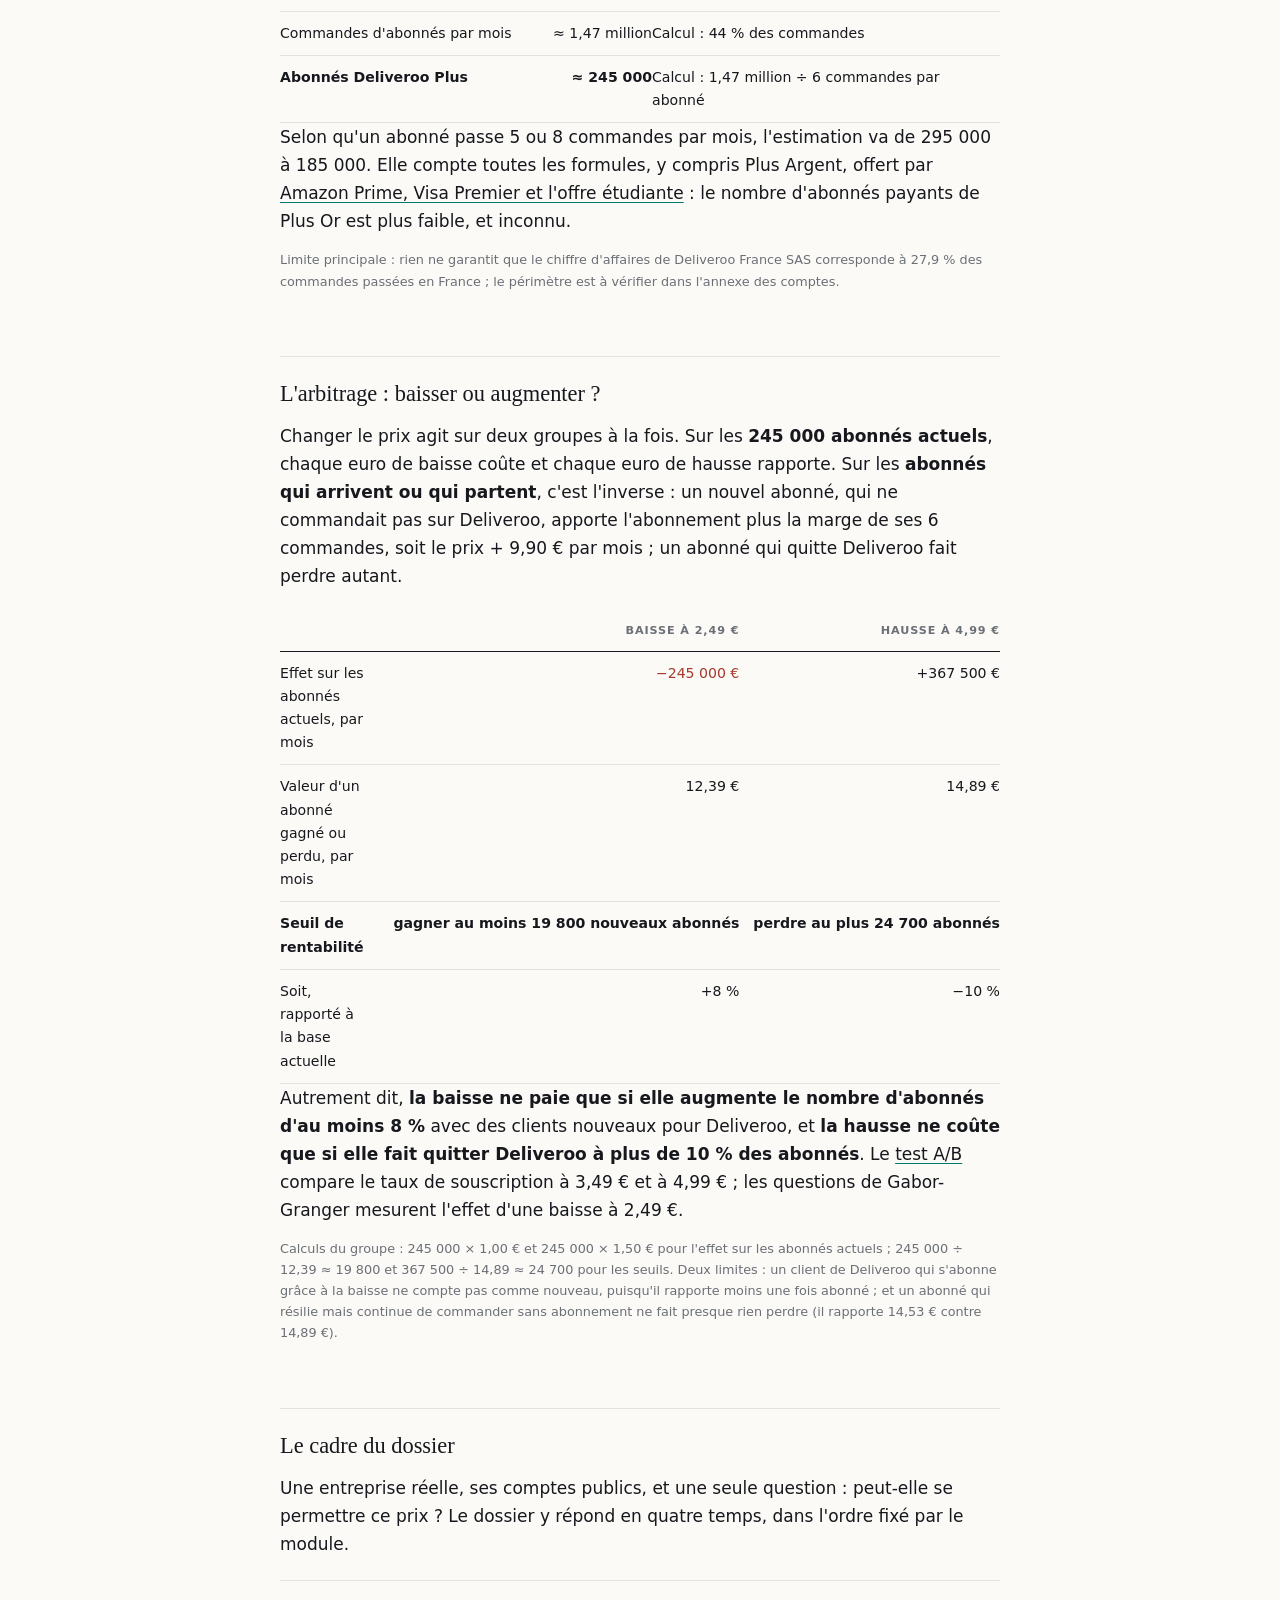
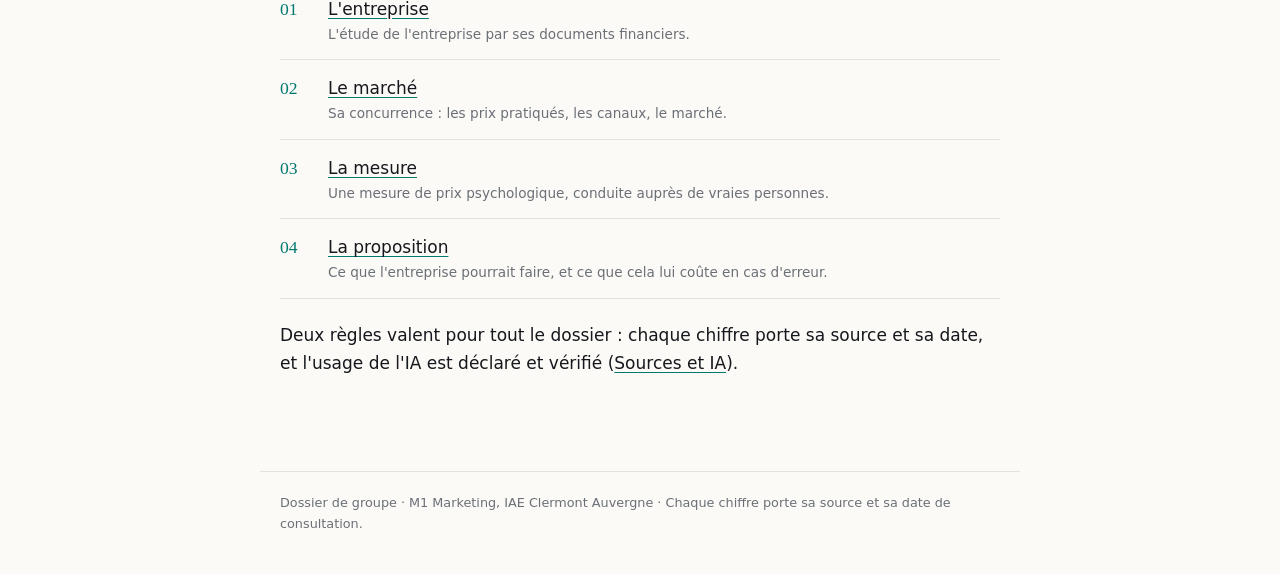
==== commit 51e6136c: "Add files via upload" ====
--- a/index.html
+++ b/index.html
@@ -49,7 +49,7 @@
   <ol class="brief">
     <li><div><a href="#plancher">Que coûte un abonné à Deliveroo France, et le prix actuel de 3,49 € couvre-t-il ce coût ?</a><small>H1 : le prix actuel est inférieur au coût d'un abonné. Partie « L'entreprise », calcul du plancher.</small></div></li>
     <li><div><a href="marche.html">Quelle marge de manœuvre le prix des abonnements concurrents laisse-t-il à Deliveroo ?</a><small>H2 : une hausse à 4,99 € reste sous le prix des offres concurrentes. Partie « Le marché ».</small></div></li>
-    <li><div><a href="mesure.html">Comment l'intention de s'abonner réagit-elle à une baisse à 2,49 € et à une hausse à 4,99 € ?</a><small>H3 : la baisse n'augmente pas le nombre d'abonnés d'au moins 8 %, seuil qui la rendrait rentable. H4 : la hausse fait partir moins de 10 % des abonnés, seuil au-delà duquel elle coûte. Partie « La mesure ».</small></div></li>
+    <li><div><a href="mesure.html">Comment le taux de souscription réagit-il à une baisse à 2,49 € et à une hausse à 4,99 € ?</a><small>H3 : la baisse n'augmente pas le nombre d'abonnés d'au moins 8 %, seuil qui la rendrait rentable ; mesurée par Gabor-Granger. H4 : la hausse fait perdre moins de 10 % des souscriptions, seuil au-delà duquel elle coûte ; mesurée par le test A/B. Partie « La mesure ».</small></div></li>
     <li><div><a href="proposition.html">Quelle option améliore le résultat de Deliveroo France, et quel est le coût d'une erreur ?</a><small>Partie « La proposition ».</small></div></li>
   </ol>
   <p class="src">Les seuils de 8 % et 10 % sont calculés dans la section <a href="#arbitrage">L'arbitrage</a>.</p>
@@ -70,9 +70,10 @@
       <circle cx="487" cy="64" r="5" class="dot hollow"/>
       <text x="95" y="40" text-anchor="middle" class="val">2,49 €</text>
       <text x="95" y="92" text-anchor="middle" class="lab">Baisse</text>
-      <text x="95" y="108" text-anchor="middle" class="sub">version A</text>
+      <text x="95" y="108" text-anchor="middle" class="sub">Gabor-Granger</text>
       <text x="207" y="40" text-anchor="middle" class="val">3,49 €</text>
       <text x="207" y="92" text-anchor="middle" class="lab">Prix actuel</text>
+      <text x="207" y="108" text-anchor="middle" class="sub">test A/B : version A</text>
       <text x="319" y="40" text-anchor="end" class="val">4,60 €</text>
       <text x="319" y="92" text-anchor="end" class="lab">Plancher</text>
       <text x="319" y="108" text-anchor="end" class="sub">estimé</text>
@@ -132,7 +133,7 @@
     <tr><td><strong>Seuil de rentabilité</strong></td><td class="num"><strong>gagner au moins 19 800 nouveaux abonnés</strong></td><td class="num"><strong>perdre au plus 24 700 abonnés</strong></td></tr>
     <tr><td>Soit, rapporté à la base actuelle</td><td class="num">+8 %</td><td class="num">−10 %</td></tr>
   </table></div>
-  <p>Autrement dit, <strong>la baisse ne paie que si elle augmente le nombre d'abonnés d'au moins 8 %</strong> avec des clients nouveaux pour Deliveroo, et <strong>la hausse ne coûte que si elle fait quitter Deliveroo à plus de 10 % des abonnés</strong>. Le <a href="mesure.html">test A/B</a> mesure l'intention de s'abonner à chacun des deux prix.</p>
+  <p>Autrement dit, <strong>la baisse ne paie que si elle augmente le nombre d'abonnés d'au moins 8 %</strong> avec des clients nouveaux pour Deliveroo, et <strong>la hausse ne coûte que si elle fait quitter Deliveroo à plus de 10 % des abonnés</strong>. Le <a href="mesure.html">test A/B</a> compare le taux de souscription à 3,49 € et à 4,99 € ; les questions de Gabor-Granger mesurent l'effet d'une baisse à 2,49 €.</p>
   <p class="src">Calculs du groupe : 245 000 × 1,00 € et 245 000 × 1,50 € pour l'effet sur les abonnés actuels ; 245 000 ÷ 12,39 ≈ 19 800 et 367 500 ÷ 14,89 ≈ 24 700 pour les seuils. Deux limites : un client de Deliveroo qui s'abonne grâce à la baisse ne compte pas comme nouveau, puisqu'il rapporte moins une fois abonné ; et un abonné qui résilie mais continue de commander sans abonnement ne fait presque rien perdre (il rapporte 14,53 € contre 14,89 €).</p>
 
   <h2>Le cadre du dossier</h2>
--- a/style.css
+++ b/style.css
@@ -206,6 +206,8 @@
   cursor: pointer;
 }
 button:hover { background: var(--accent); border-color: var(--accent); }
+button.secondary { background: transparent; color: var(--ink); }
+button.secondary:hover { background: var(--note); border-color: var(--ink); }
 .offer { border: 1px solid var(--ink); border-radius: 4px; padding: 22px 24px; }
 .offer h3 { margin-top: 0; font-family: var(--serif); font-size: 1.3rem; font-weight: 500; }
 .err { color: var(--neg); font-size: 0.9rem; }
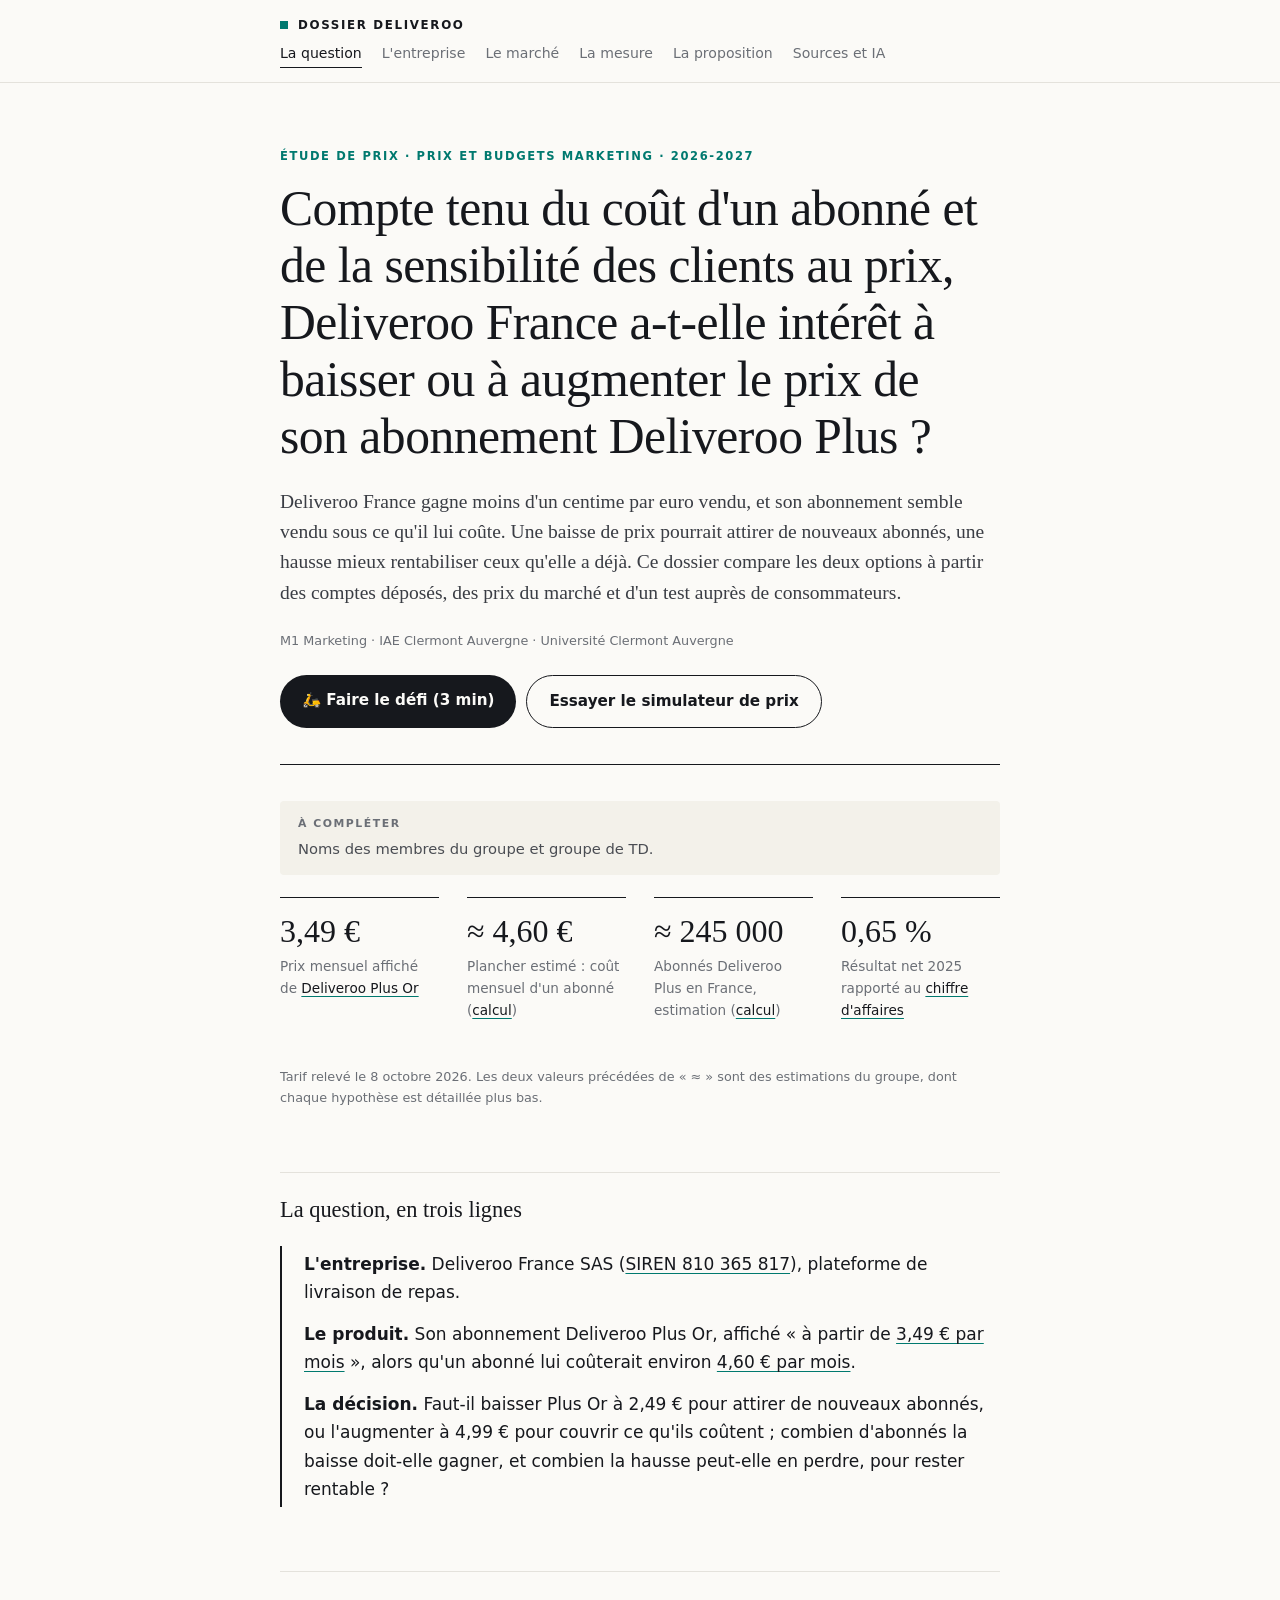
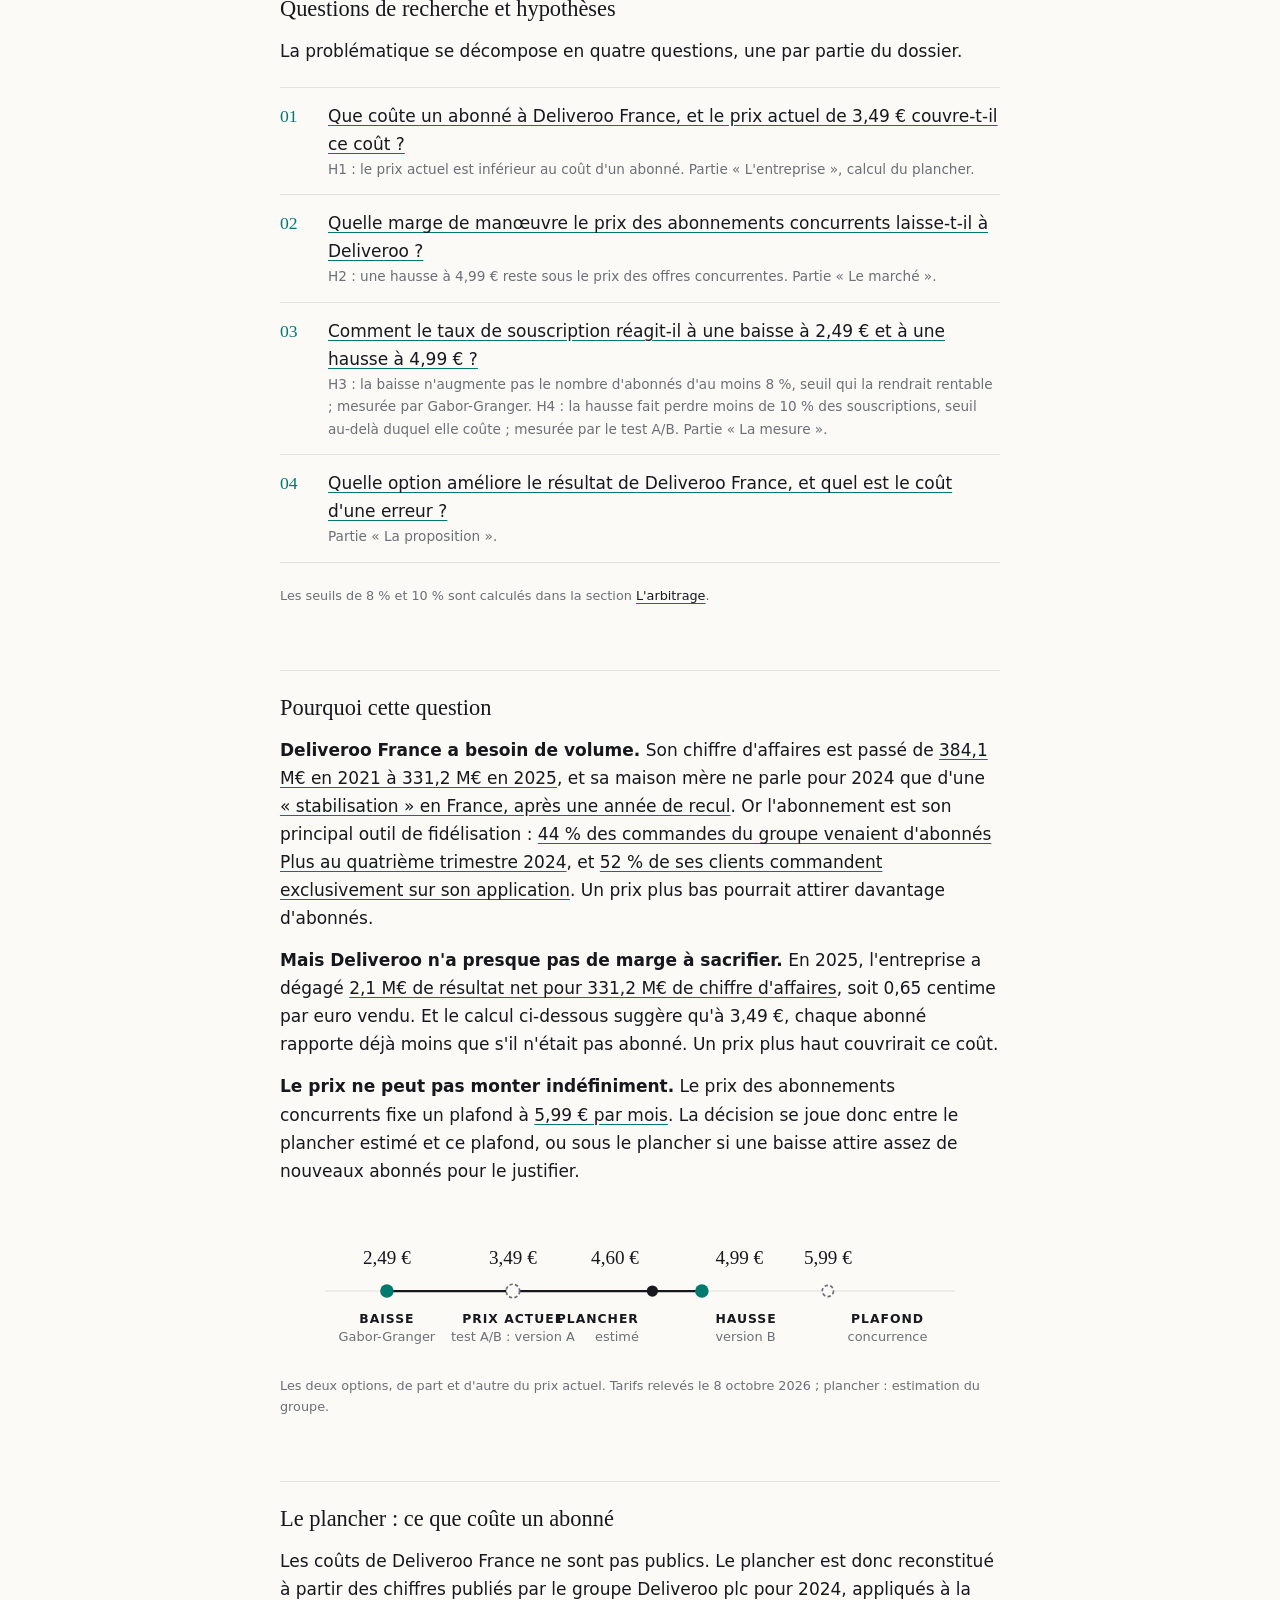
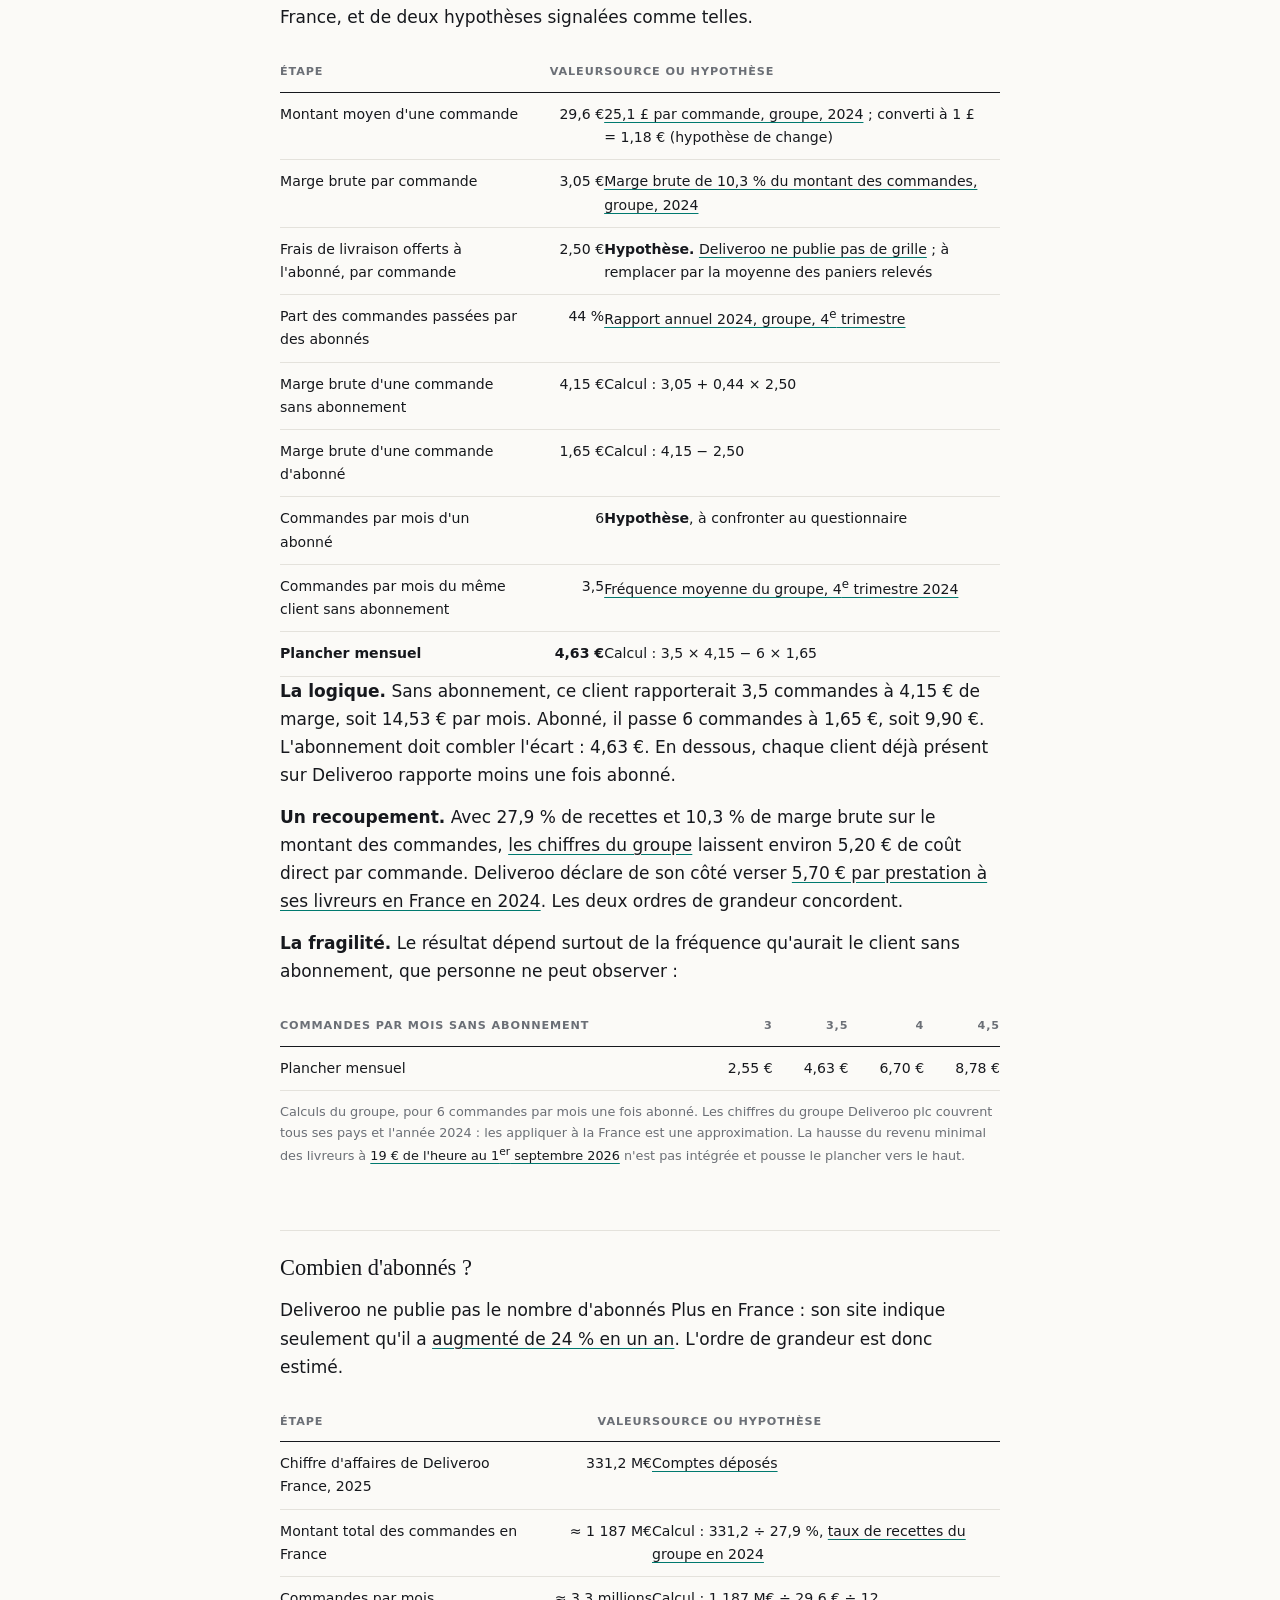
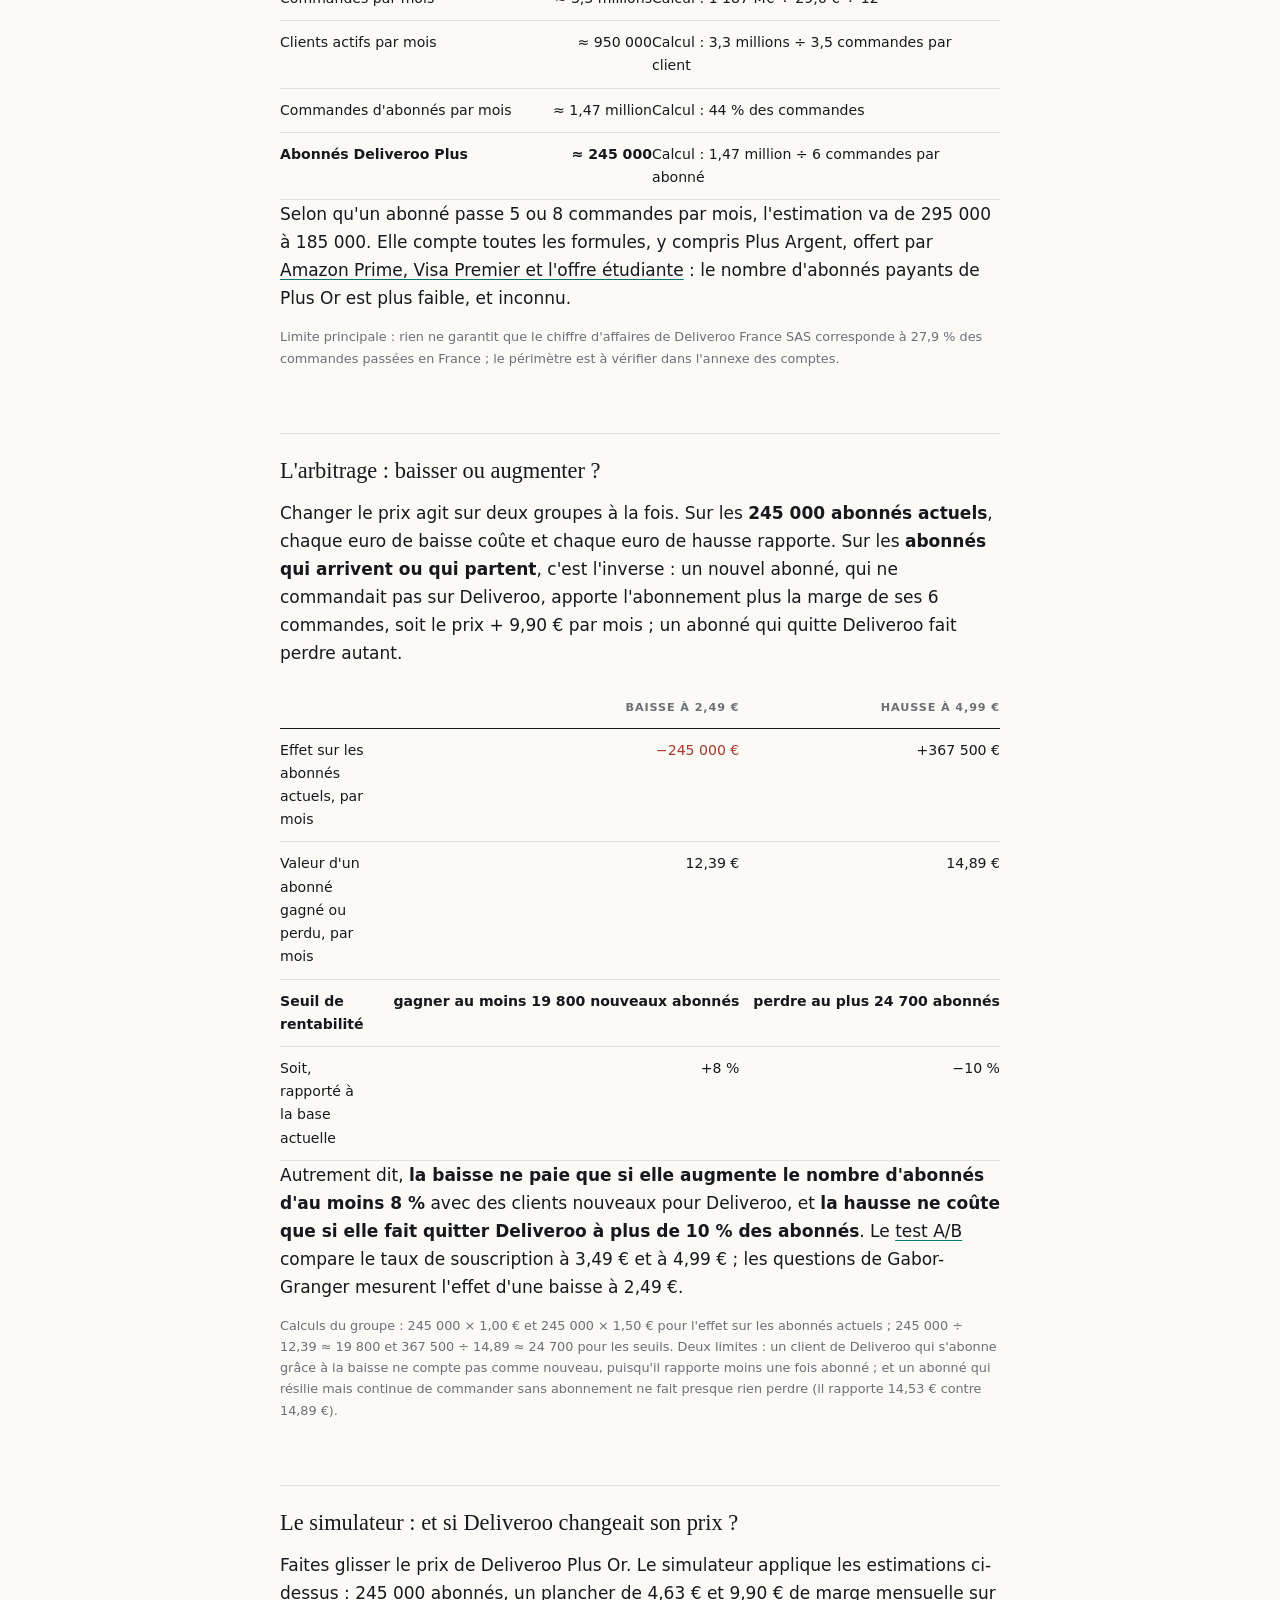
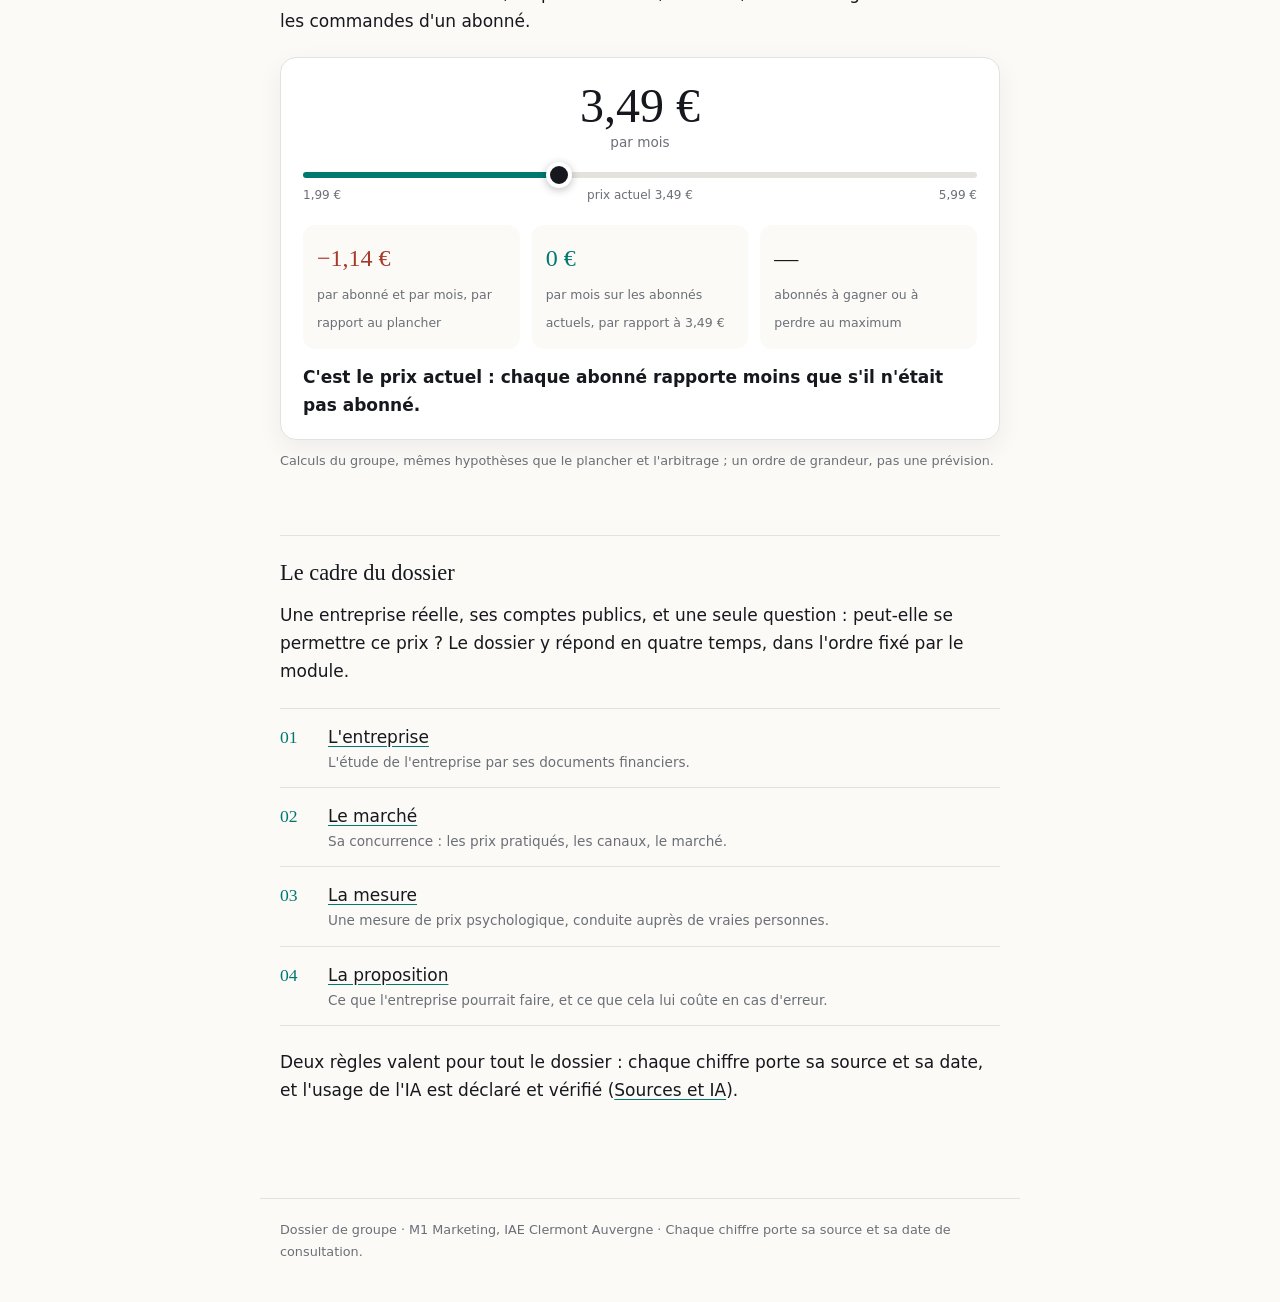
==== commit 5118d7ed: "Add files via upload" ====
--- a/index.html
+++ b/index.html
@@ -25,6 +25,10 @@
     <h1>Compte tenu du coût d'un abonné et de la sensibilité des clients au prix, Deliveroo France a-t-elle intérêt à baisser ou à augmenter le prix de son abonnement Deliveroo Plus ?</h1>
     <p class="standfirst">Deliveroo France gagne moins d'un centime par euro vendu, et son abonnement semble vendu sous ce qu'il lui coûte. Une baisse de prix pourrait attirer de nouveaux abonnés, une hausse mieux rentabiliser ceux qu'elle a déjà. Ce dossier compare les deux options à partir des comptes déposés, des prix du marché et d'un test auprès de consommateurs.</p>
     <p class="meta">M1 Marketing · IAE Clermont Auvergne · Université Clermont Auvergne</p>
+    <div class="cta-row">
+      <a class="cta" href="questionnaire.html">🛵 Faire le défi (3 min)</a>
+      <a class="cta ghost" href="#simulateur">Essayer le simulateur de prix</a>
+    </div>
   </div>
 
   <div class="todo"><strong>À compléter</strong> Noms des membres du groupe et groupe de TD.</div>
@@ -136,6 +140,21 @@
   <p>Autrement dit, <strong>la baisse ne paie que si elle augmente le nombre d'abonnés d'au moins 8 %</strong> avec des clients nouveaux pour Deliveroo, et <strong>la hausse ne coûte que si elle fait quitter Deliveroo à plus de 10 % des abonnés</strong>. Le <a href="mesure.html">test A/B</a> compare le taux de souscription à 3,49 € et à 4,99 € ; les questions de Gabor-Granger mesurent l'effet d'une baisse à 2,49 €.</p>
   <p class="src">Calculs du groupe : 245 000 × 1,00 € et 245 000 × 1,50 € pour l'effet sur les abonnés actuels ; 245 000 ÷ 12,39 ≈ 19 800 et 367 500 ÷ 14,89 ≈ 24 700 pour les seuils. Deux limites : un client de Deliveroo qui s'abonne grâce à la baisse ne compte pas comme nouveau, puisqu'il rapporte moins une fois abonné ; et un abonné qui résilie mais continue de commander sans abonnement ne fait presque rien perdre (il rapporte 14,53 € contre 14,89 €).</p>
 
+  <h2 id="simulateur">Le simulateur : et si Deliveroo changeait son prix ?</h2>
+  <p>Faites glisser le prix de Deliveroo Plus Or. Le simulateur applique les estimations ci-dessus : 245 000 abonnés, un plancher de 4,63 € et 9,90 € de marge mensuelle sur les commandes d'un abonné.</p>
+  <div class="sim">
+    <div class="sim-price"><span id="sim-p">3,49 €</span><small>par mois</small></div>
+    <input type="range" id="sim-range" min="1.99" max="5.99" step="0.10" value="3.49" aria-label="Prix mensuel de Deliveroo Plus Or">
+    <div class="sim-scale"><span>1,99 €</span><span>prix actuel 3,49 €</span><span>5,99 €</span></div>
+    <div class="sim-out">
+      <div><b id="sim-marge">−1,14 €</b><span>par abonné et par mois, par rapport au plancher</span></div>
+      <div><b id="sim-effet">0 €</b><span>par mois sur les abonnés actuels, par rapport à 3,49 €</span></div>
+      <div><b id="sim-seuil">—</b><span id="sim-seuil-l">abonnés à gagner ou à perdre au maximum</span></div>
+    </div>
+    <p class="sim-verdict" id="sim-verdict">C'est le prix actuel : chaque abonné rapporte moins que s'il n'était pas abonné.</p>
+  </div>
+  <p class="src">Calculs du groupe, mêmes hypothèses que le plancher et l'arbitrage ; un ordre de grandeur, pas une prévision.</p>
+
   <h2>Le cadre du dossier</h2>
   <p>Une entreprise réelle, ses comptes publics, et une seule question : peut-elle se permettre ce prix ? Le dossier y répond en quatre temps, dans l'ordre fixé par le module.</p>
   <ol class="brief">
@@ -147,5 +166,49 @@
   <p>Deux règles valent pour tout le dossier : chaque chiffre porte sa source et sa date, et l'usage de l'IA est déclaré et vérifié (<a href="methode.html">Sources et IA</a>).</p>
 </main>
 <footer>Dossier de groupe · M1 Marketing, IAE Clermont Auvergne · Chaque chiffre porte sa source et sa date de consultation.</footer>
+<script>
+// Simulateur de prix : mêmes hypothèses que les sections « plancher » et « arbitrage ».
+const ABONNES = 245000, PLANCHER = 4.63, MARGE_COMMANDES = 9.90, ACTUEL = 3.49;
+const fmt = (n, d = 2) => n.toLocaleString("fr-FR", { minimumFractionDigits: d, maximumFractionDigits: d });
+const range = document.getElementById("sim-range");
+function simuler() {
+  const p = Number(range.value);
+  const marge = p - PLANCHER;
+  const effet = (p - ACTUEL) * ABONNES;
+  const seuil = Math.abs(effet) / (p + MARGE_COMMANDES);
+  document.getElementById("sim-p").textContent = fmt(p) + " €";
+  const m = document.getElementById("sim-marge");
+  m.textContent = (marge >= 0 ? "+" : "−") + fmt(Math.abs(marge)) + " €";
+  m.className = marge >= 0 ? "pos" : "neg";
+  const e = document.getElementById("sim-effet");
+  e.textContent = Math.abs(effet) < 1 ? "0 €" : (effet > 0 ? "+" : "−") + fmt(Math.abs(effet), 0) + " €";
+  e.className = effet >= 0 ? "pos" : "neg";
+  const s = document.getElementById("sim-seuil"), sl = document.getElementById("sim-seuil-l");
+  const v = document.getElementById("sim-verdict");
+  if (Math.abs(p - ACTUEL) < 0.05) {
+    s.textContent = "—"; sl.textContent = "abonnés à gagner ou à perdre au maximum";
+    v.textContent = "C'est le prix actuel : chaque abonné rapporte moins que s'il n'était pas abonné.";
+  } else if (p < ACTUEL) {
+    s.textContent = "+" + fmt(seuil, 0); sl.textContent = "nouveaux abonnés à gagner pour que la baisse soit rentable";
+    v.textContent = `Baisser à ${fmt(p)} € ne paie que si cela attire au moins ${fmt(seuil / ABONNES * 100, 0)} % d'abonnés en plus.`;
+  } else {
+    s.textContent = "−" + fmt(seuil, 0); sl.textContent = "abonnés que la hausse peut perdre au maximum";
+    v.textContent = `Monter à ${fmt(p)} € reste rentable tant que moins de ${fmt(seuil / ABONNES * 100, 0)} % des abonnés quittent Deliveroo.`;
+  }
+  const pct = (p - range.min) / (range.max - range.min) * 100;
+  range.style.background = `linear-gradient(90deg, var(--accent) ${pct}%, var(--line) ${pct}%)`;
+}
+range.addEventListener("input", simuler);
+simuler();
+
+// Les blocs apparaissent en douceur au défilement.
+if ("IntersectionObserver" in window && !matchMedia("(prefers-reduced-motion: reduce)").matches) {
+  const blocs = document.querySelectorAll("main > h2, main > figure, main > .table-wrap, main > .card, main > .sim, main > .kpis");
+  const obs = new IntersectionObserver(entries => entries.forEach(en => {
+    if (en.isIntersecting) { en.target.classList.add("in"); obs.unobserve(en.target); }
+  }), { rootMargin: "0px 0px -40px 0px" });
+  blocs.forEach(b => { b.classList.add("reveal"); obs.observe(b); });
+}
+</script>
 </body>
 </html>
--- a/style.css
+++ b/style.css
@@ -235,6 +235,34 @@
 svg .lab { font-size: 11px; font-weight: 600; letter-spacing: 0.08em; text-transform: uppercase; }
 svg .sub { font-size: 11.5px; fill: var(--muted); }
 
+/* boutons d'appel */
+.cta-row { display: flex; flex-wrap: wrap; gap: 10px; margin-top: 24px; }
+.cta { display: inline-block; padding: 13px 22px; border-radius: 999px; background: var(--ink); color: var(--bg); text-decoration: none; font-weight: 600; font-size: 0.95rem; transition: transform .15s, background .15s; }
+.cta:hover { background: var(--accent); color: #fff; transform: translateY(-2px); }
+.cta.ghost { background: transparent; color: var(--ink); border: 1px solid var(--ink); }
+.cta.ghost:hover { background: var(--ink); color: var(--bg); }
+
+/* simulateur de prix */
+.sim { background: #fff; border: 1px solid var(--line); border-radius: 16px; padding: 24px 22px 20px; margin: 22px 0 8px; box-shadow: 0 8px 26px rgba(22,24,29,.06); }
+.sim-price { text-align: center; font-family: var(--serif); font-size: 3rem; line-height: 1; }
+.sim-price small { display: block; font-family: var(--sans); font-size: .85rem; color: var(--muted); margin-top: 6px; }
+#sim-range { -webkit-appearance: none; appearance: none; width: 100%; height: 6px; border-radius: 3px; margin: 22px 0 8px; outline: none; }
+#sim-range::-webkit-slider-thumb { -webkit-appearance: none; width: 26px; height: 26px; border-radius: 50%; background: var(--ink); border: 4px solid #fff; box-shadow: 0 2px 8px rgba(0,0,0,.25); cursor: pointer; }
+#sim-range::-moz-range-thumb { width: 20px; height: 20px; border-radius: 50%; background: var(--ink); border: 4px solid #fff; box-shadow: 0 2px 8px rgba(0,0,0,.25); cursor: pointer; }
+.sim-scale { display: flex; justify-content: space-between; font-size: .75rem; color: var(--muted); }
+.sim-out { display: grid; grid-template-columns: repeat(auto-fit, minmax(150px, 1fr)); gap: 12px; margin: 20px 0 6px; }
+.sim-out div { background: var(--bg); border-radius: 12px; padding: 14px; }
+.sim-out b { display: block; font-family: var(--serif); font-size: 1.5rem; font-weight: 500; }
+.sim-out b.pos { color: var(--accent); }
+.sim-out b.neg { color: var(--neg); }
+.sim-out span { font-size: .78rem; color: var(--muted); }
+.sim-verdict { margin: 14px 0 0; font-weight: 600; }
+
+/* apparition des sections au défilement */
+.reveal { opacity: 0; transform: translateY(14px); transition: opacity .6s ease, transform .6s ease; }
+.reveal.in { opacity: 1; transform: none; }
+@media (prefers-reduced-motion: reduce) { .reveal { opacity: 1; transform: none; transition: none; } .cta { transition: none; } }
+
 @media print {
   header.site { position: static; }
   .todo { border: 1px solid var(--line); }
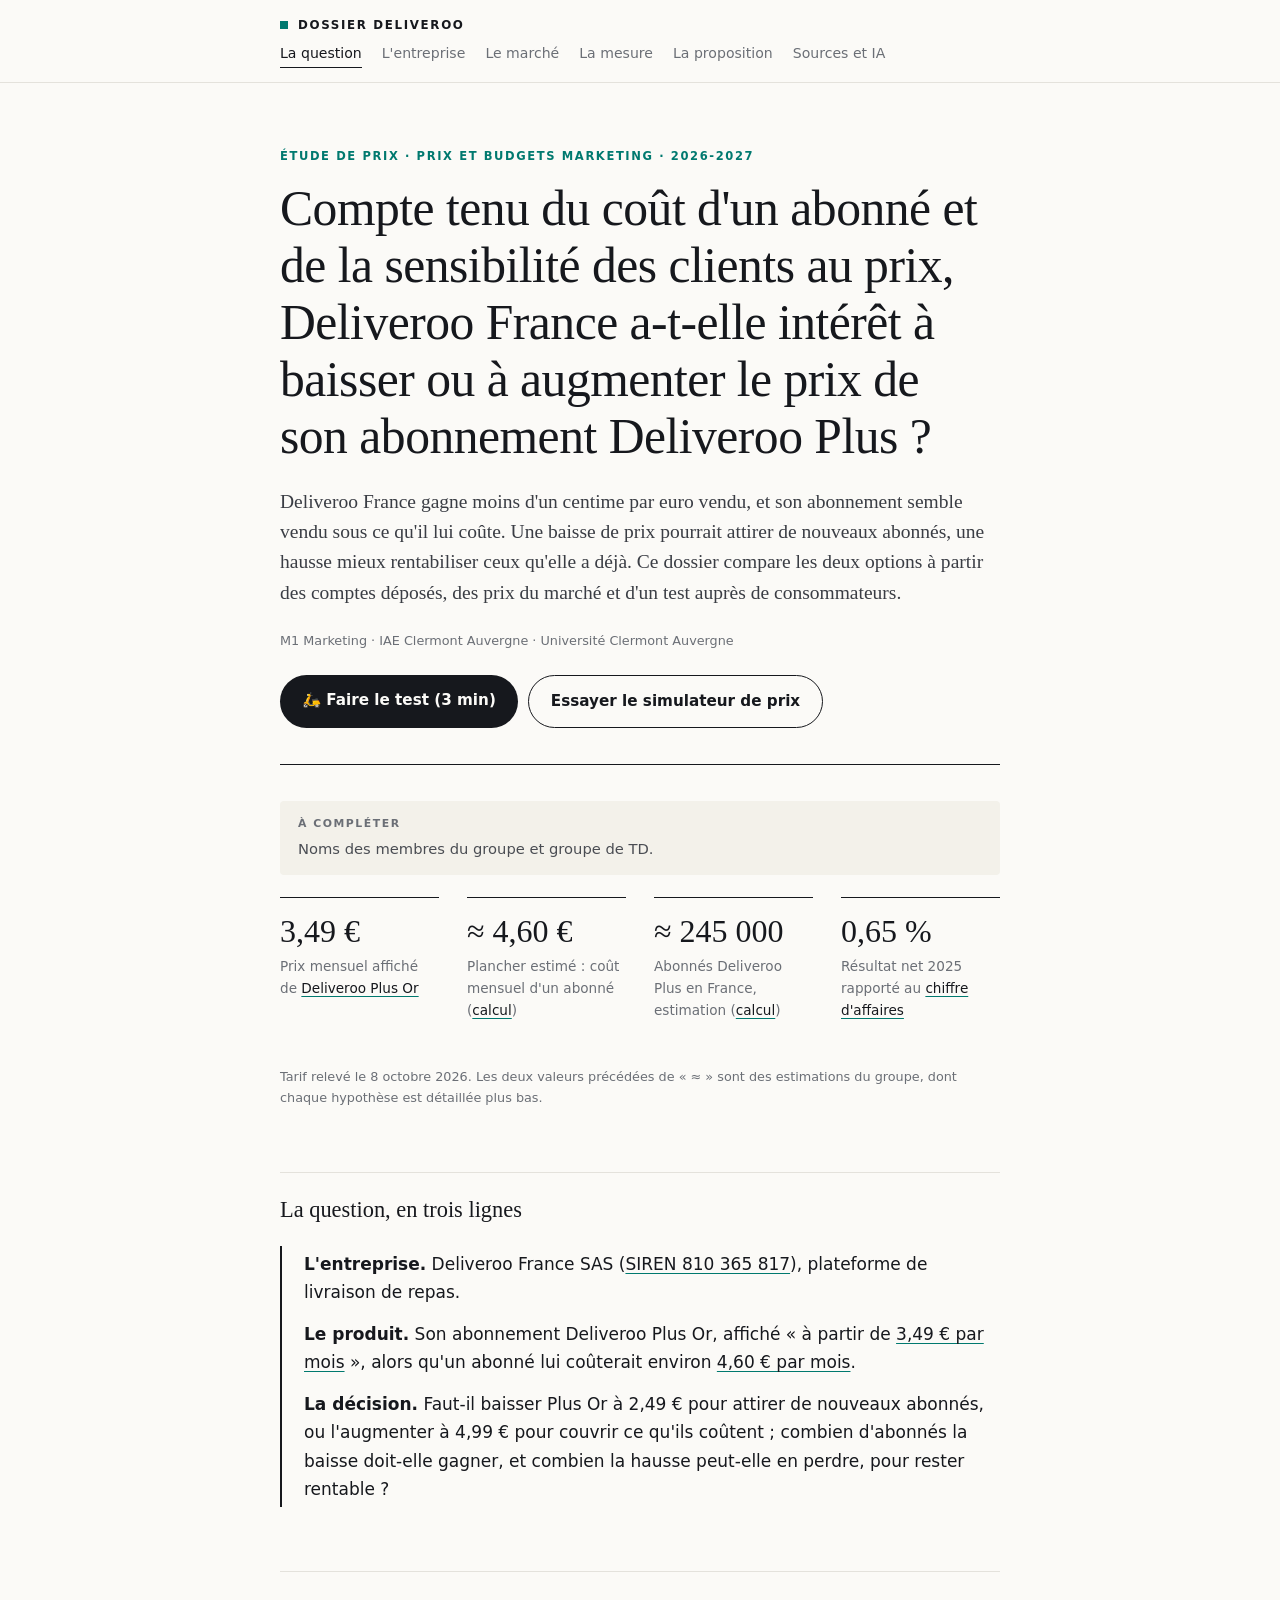
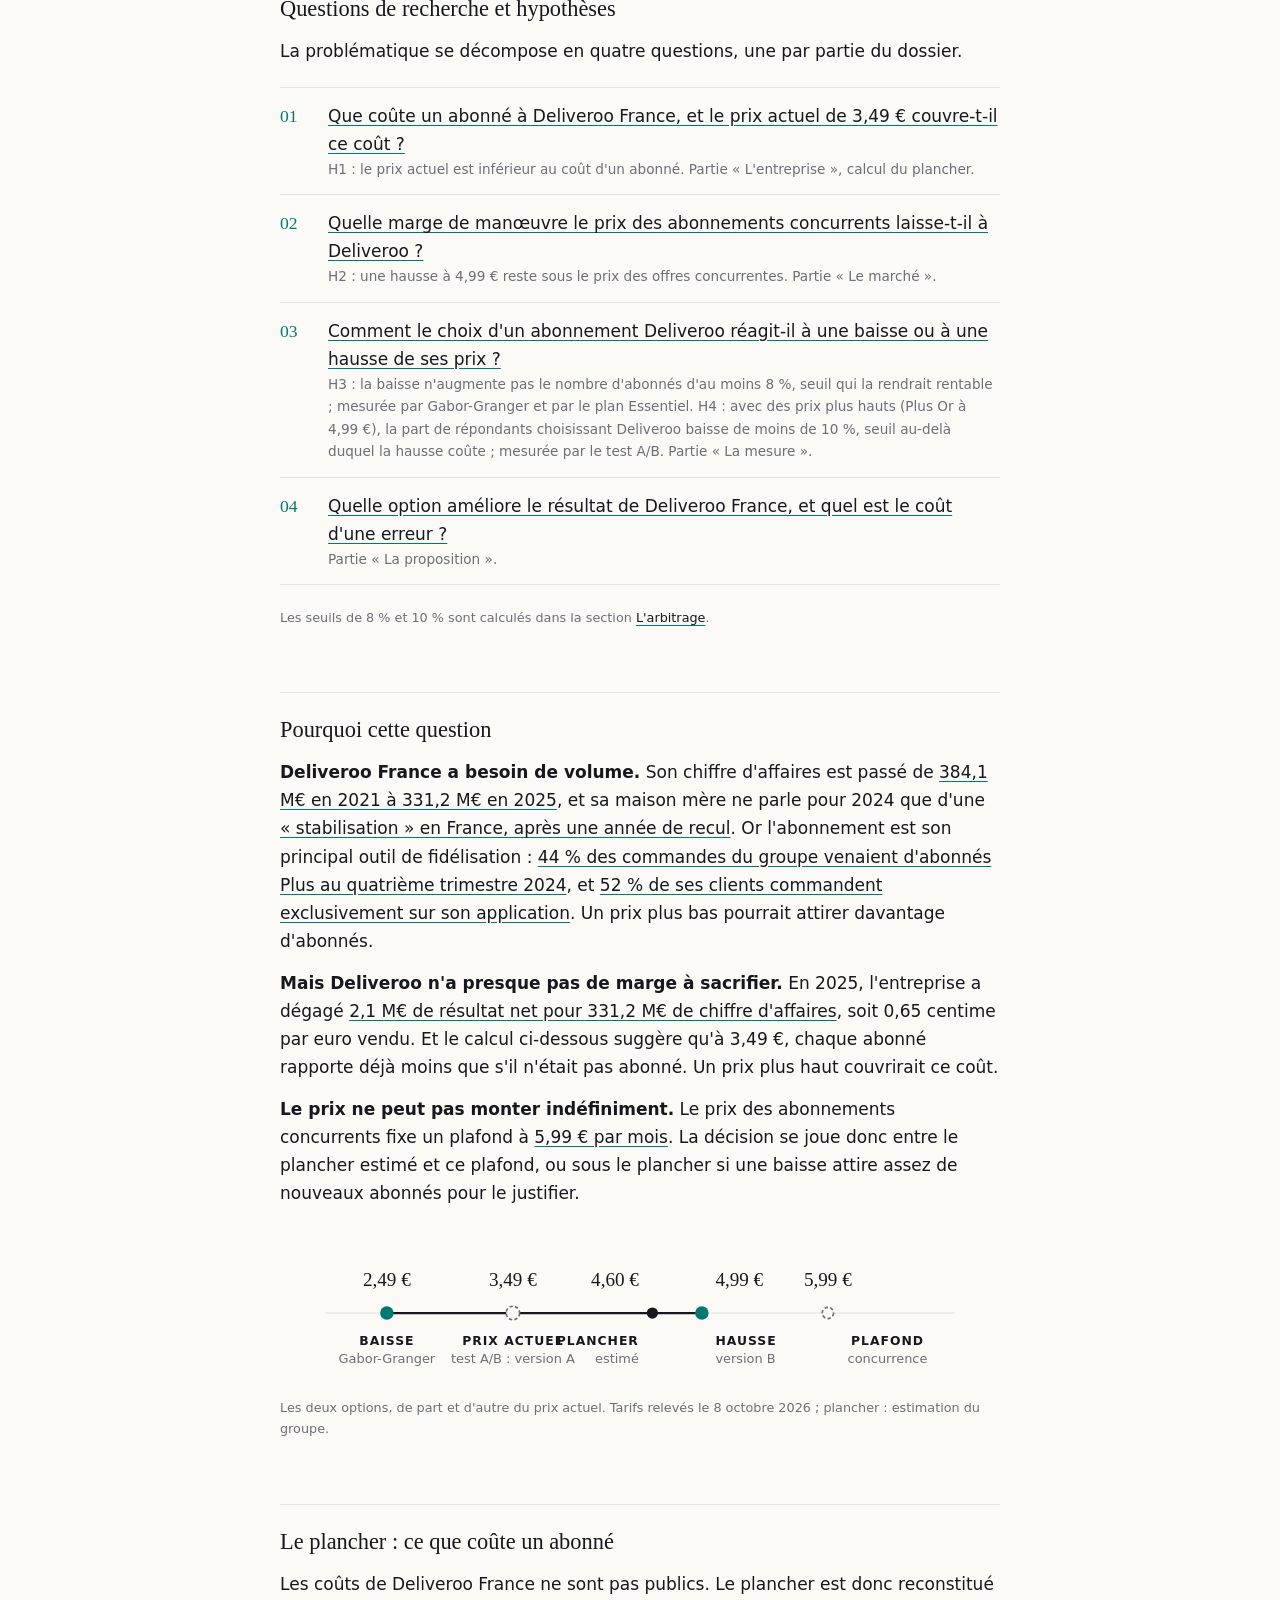
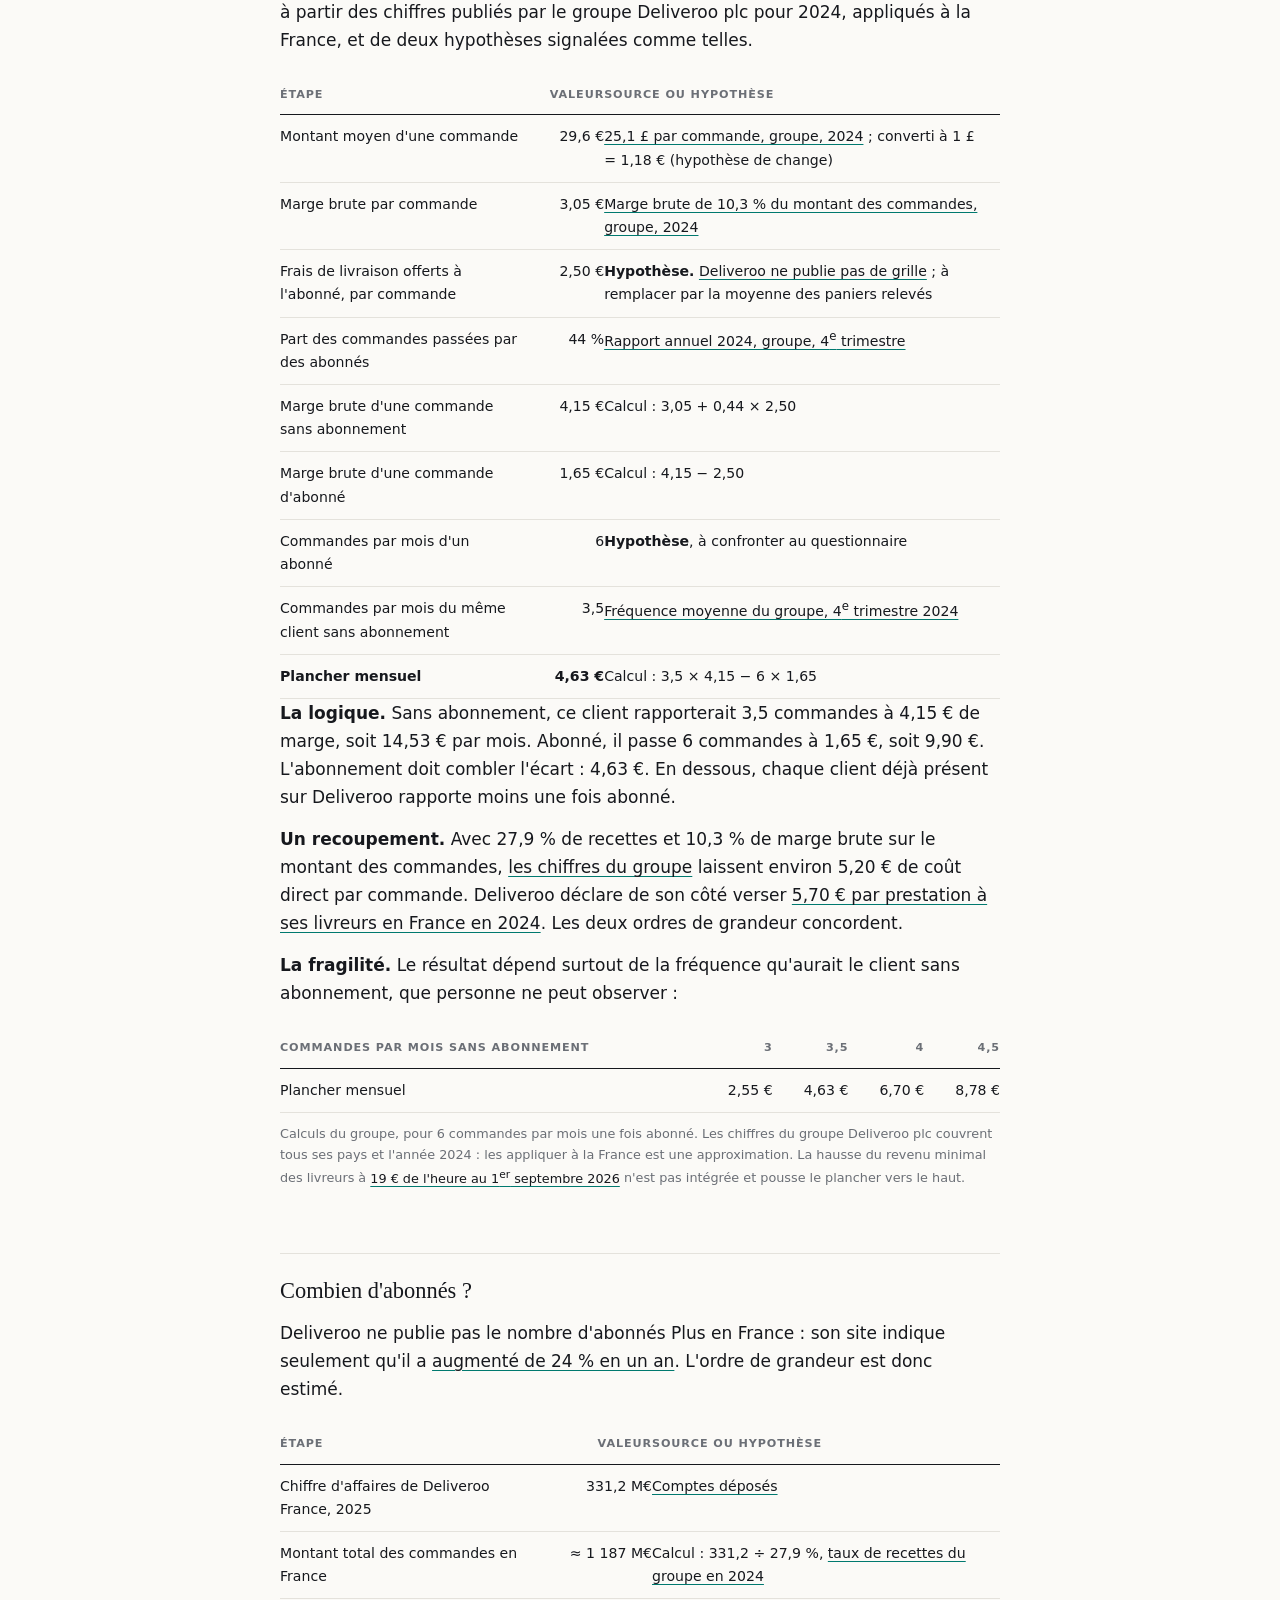
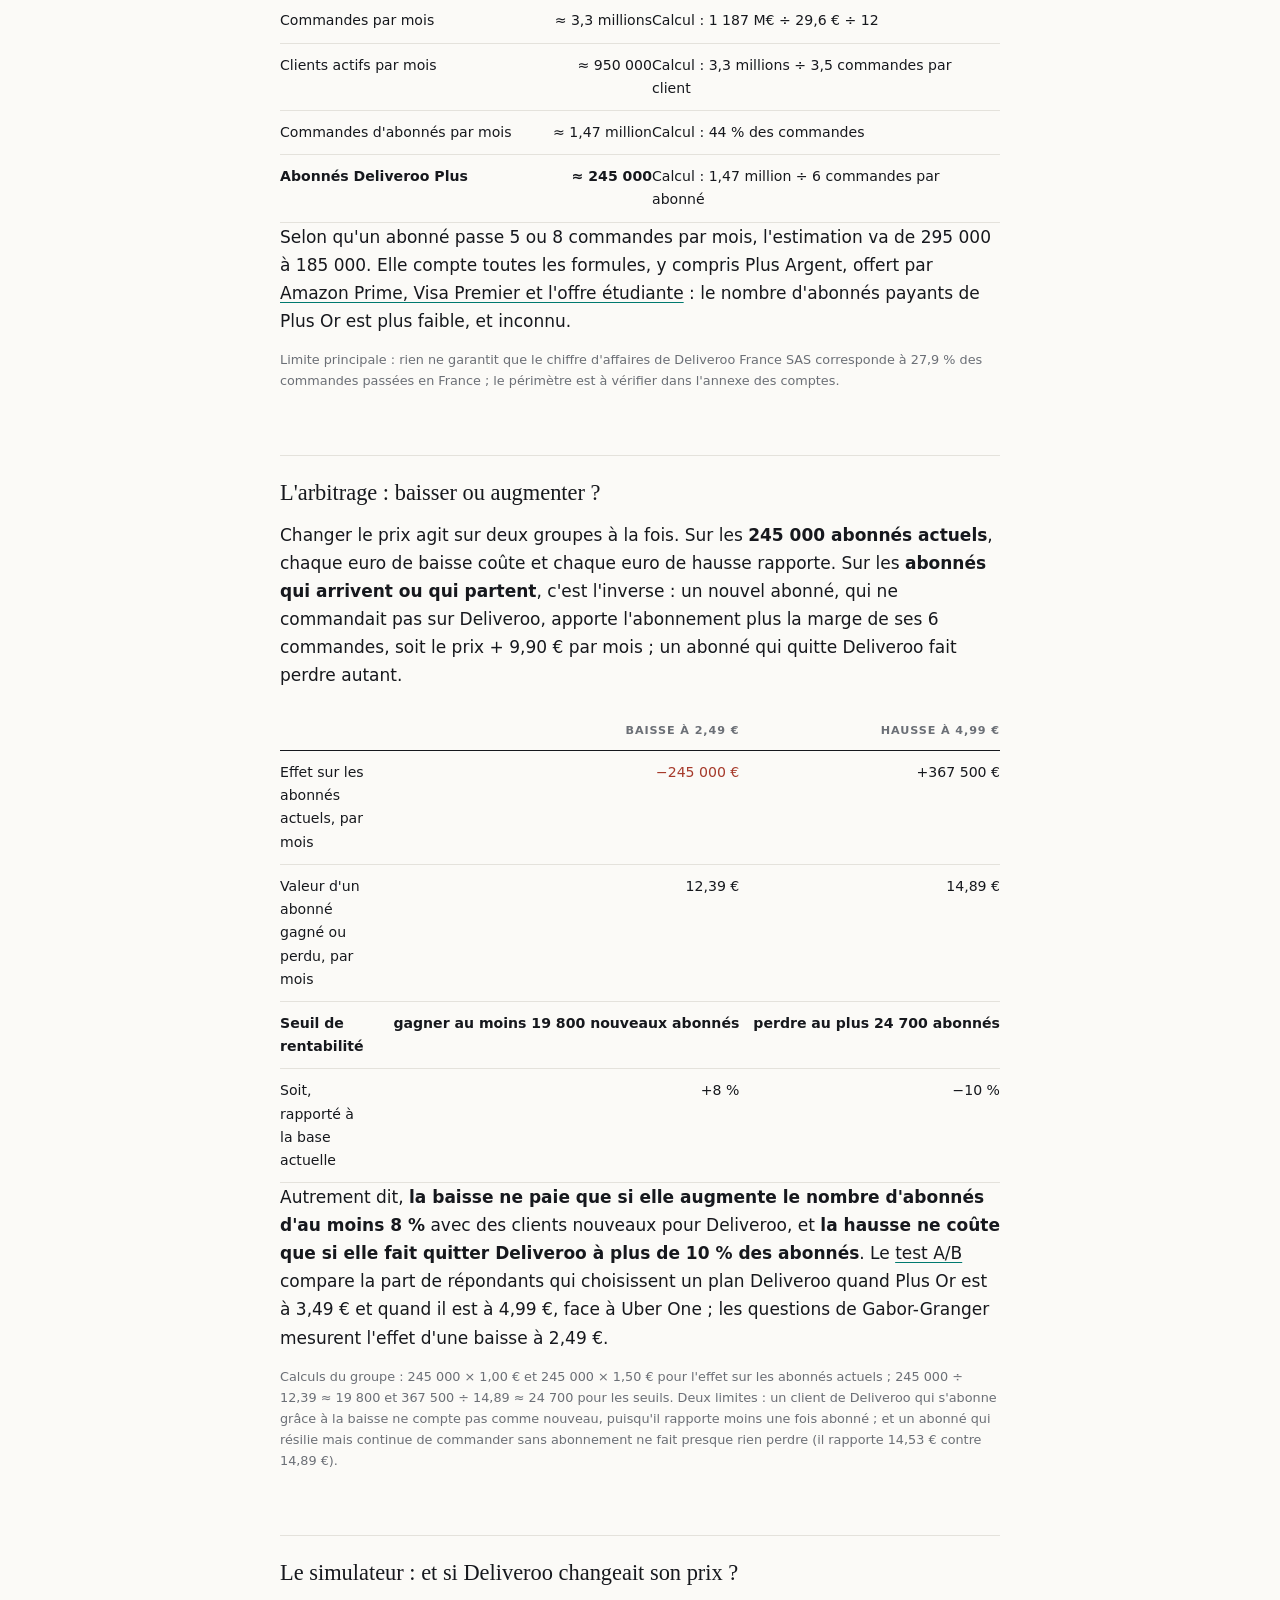
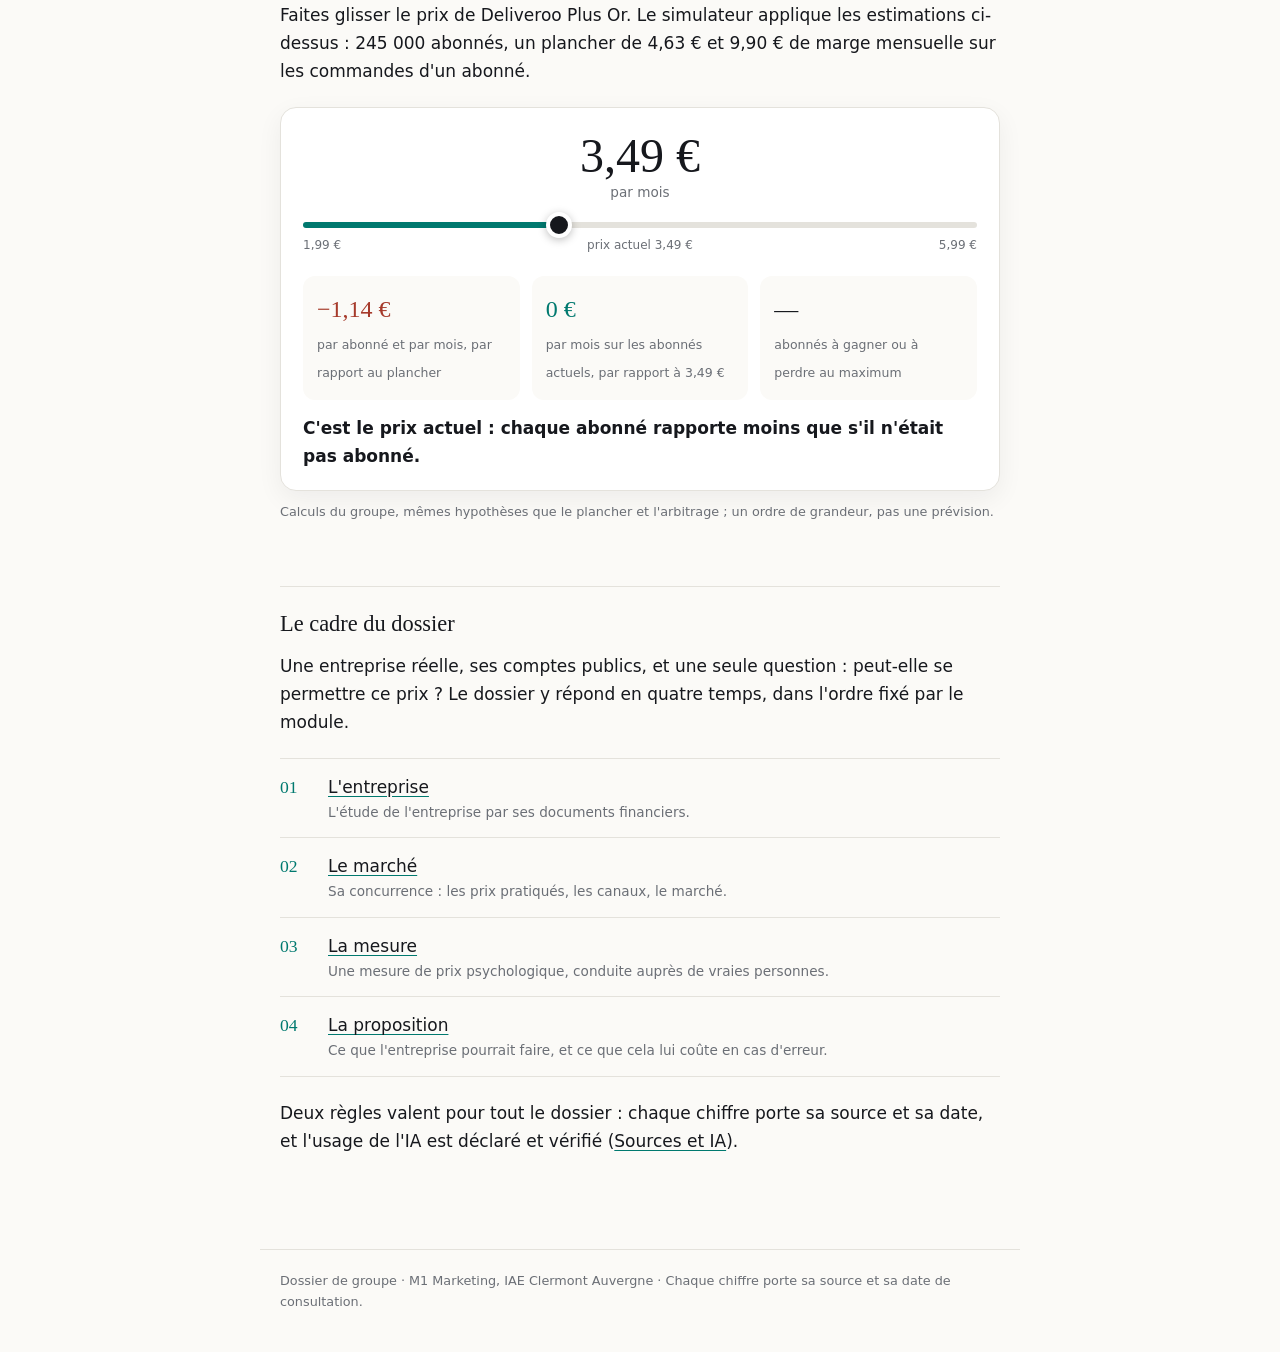
==== commit c278d94e: "Add files via upload" ====
--- a/index.html
+++ b/index.html
@@ -26,7 +26,7 @@
     <p class="standfirst">Deliveroo France gagne moins d'un centime par euro vendu, et son abonnement semble vendu sous ce qu'il lui coûte. Une baisse de prix pourrait attirer de nouveaux abonnés, une hausse mieux rentabiliser ceux qu'elle a déjà. Ce dossier compare les deux options à partir des comptes déposés, des prix du marché et d'un test auprès de consommateurs.</p>
     <p class="meta">M1 Marketing · IAE Clermont Auvergne · Université Clermont Auvergne</p>
     <div class="cta-row">
-      <a class="cta" href="questionnaire.html">🛵 Faire le défi (3 min)</a>
+      <a class="cta" href="questionnaire.html">🛵 Faire le test (3 min)</a>
       <a class="cta ghost" href="#simulateur">Essayer le simulateur de prix</a>
     </div>
   </div>
@@ -53,7 +53,7 @@
   <ol class="brief">
     <li><div><a href="#plancher">Que coûte un abonné à Deliveroo France, et le prix actuel de 3,49 € couvre-t-il ce coût ?</a><small>H1 : le prix actuel est inférieur au coût d'un abonné. Partie « L'entreprise », calcul du plancher.</small></div></li>
     <li><div><a href="marche.html">Quelle marge de manœuvre le prix des abonnements concurrents laisse-t-il à Deliveroo ?</a><small>H2 : une hausse à 4,99 € reste sous le prix des offres concurrentes. Partie « Le marché ».</small></div></li>
-    <li><div><a href="mesure.html">Comment le taux de souscription réagit-il à une baisse à 2,49 € et à une hausse à 4,99 € ?</a><small>H3 : la baisse n'augmente pas le nombre d'abonnés d'au moins 8 %, seuil qui la rendrait rentable ; mesurée par Gabor-Granger. H4 : la hausse fait perdre moins de 10 % des souscriptions, seuil au-delà duquel elle coûte ; mesurée par le test A/B. Partie « La mesure ».</small></div></li>
+    <li><div><a href="mesure.html">Comment le choix d'un abonnement Deliveroo réagit-il à une baisse ou à une hausse de ses prix ?</a><small>H3 : la baisse n'augmente pas le nombre d'abonnés d'au moins 8 %, seuil qui la rendrait rentable ; mesurée par Gabor-Granger et par le plan Essentiel. H4 : avec des prix plus hauts (Plus Or à 4,99 €), la part de répondants choisissant Deliveroo baisse de moins de 10 %, seuil au-delà duquel la hausse coûte ; mesurée par le test A/B. Partie « La mesure ».</small></div></li>
     <li><div><a href="proposition.html">Quelle option améliore le résultat de Deliveroo France, et quel est le coût d'une erreur ?</a><small>Partie « La proposition ».</small></div></li>
   </ol>
   <p class="src">Les seuils de 8 % et 10 % sont calculés dans la section <a href="#arbitrage">L'arbitrage</a>.</p>
@@ -137,7 +137,7 @@
     <tr><td><strong>Seuil de rentabilité</strong></td><td class="num"><strong>gagner au moins 19 800 nouveaux abonnés</strong></td><td class="num"><strong>perdre au plus 24 700 abonnés</strong></td></tr>
     <tr><td>Soit, rapporté à la base actuelle</td><td class="num">+8 %</td><td class="num">−10 %</td></tr>
   </table></div>
-  <p>Autrement dit, <strong>la baisse ne paie que si elle augmente le nombre d'abonnés d'au moins 8 %</strong> avec des clients nouveaux pour Deliveroo, et <strong>la hausse ne coûte que si elle fait quitter Deliveroo à plus de 10 % des abonnés</strong>. Le <a href="mesure.html">test A/B</a> compare le taux de souscription à 3,49 € et à 4,99 € ; les questions de Gabor-Granger mesurent l'effet d'une baisse à 2,49 €.</p>
+  <p>Autrement dit, <strong>la baisse ne paie que si elle augmente le nombre d'abonnés d'au moins 8 %</strong> avec des clients nouveaux pour Deliveroo, et <strong>la hausse ne coûte que si elle fait quitter Deliveroo à plus de 10 % des abonnés</strong>. Le <a href="mesure.html">test A/B</a> compare la part de répondants qui choisissent un plan Deliveroo quand Plus Or est à 3,49 € et quand il est à 4,99 €, face à Uber One ; les questions de Gabor-Granger mesurent l'effet d'une baisse à 2,49 €.</p>
   <p class="src">Calculs du groupe : 245 000 × 1,00 € et 245 000 × 1,50 € pour l'effet sur les abonnés actuels ; 245 000 ÷ 12,39 ≈ 19 800 et 367 500 ÷ 14,89 ≈ 24 700 pour les seuils. Deux limites : un client de Deliveroo qui s'abonne grâce à la baisse ne compte pas comme nouveau, puisqu'il rapporte moins une fois abonné ; et un abonné qui résilie mais continue de commander sans abonnement ne fait presque rien perdre (il rapporte 14,53 € contre 14,89 €).</p>
 
   <h2 id="simulateur">Le simulateur : et si Deliveroo changeait son prix ?</h2>
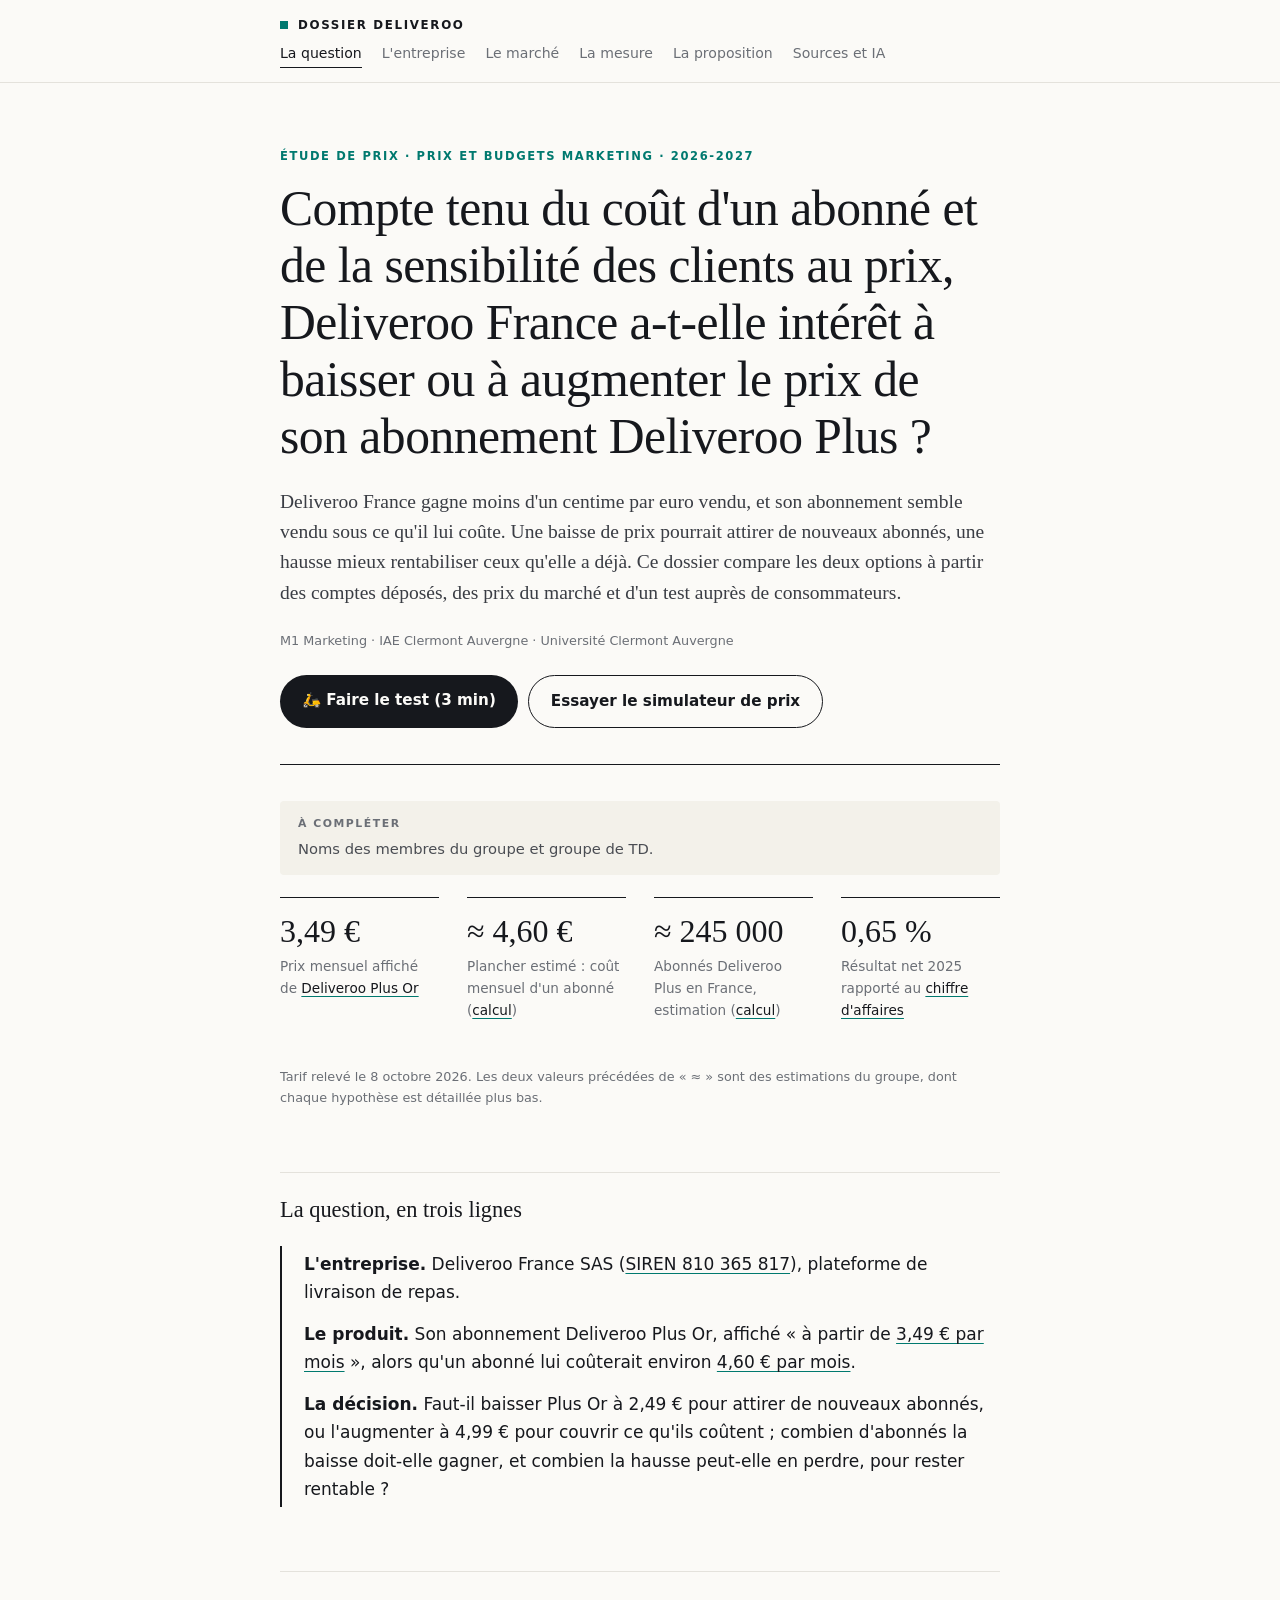
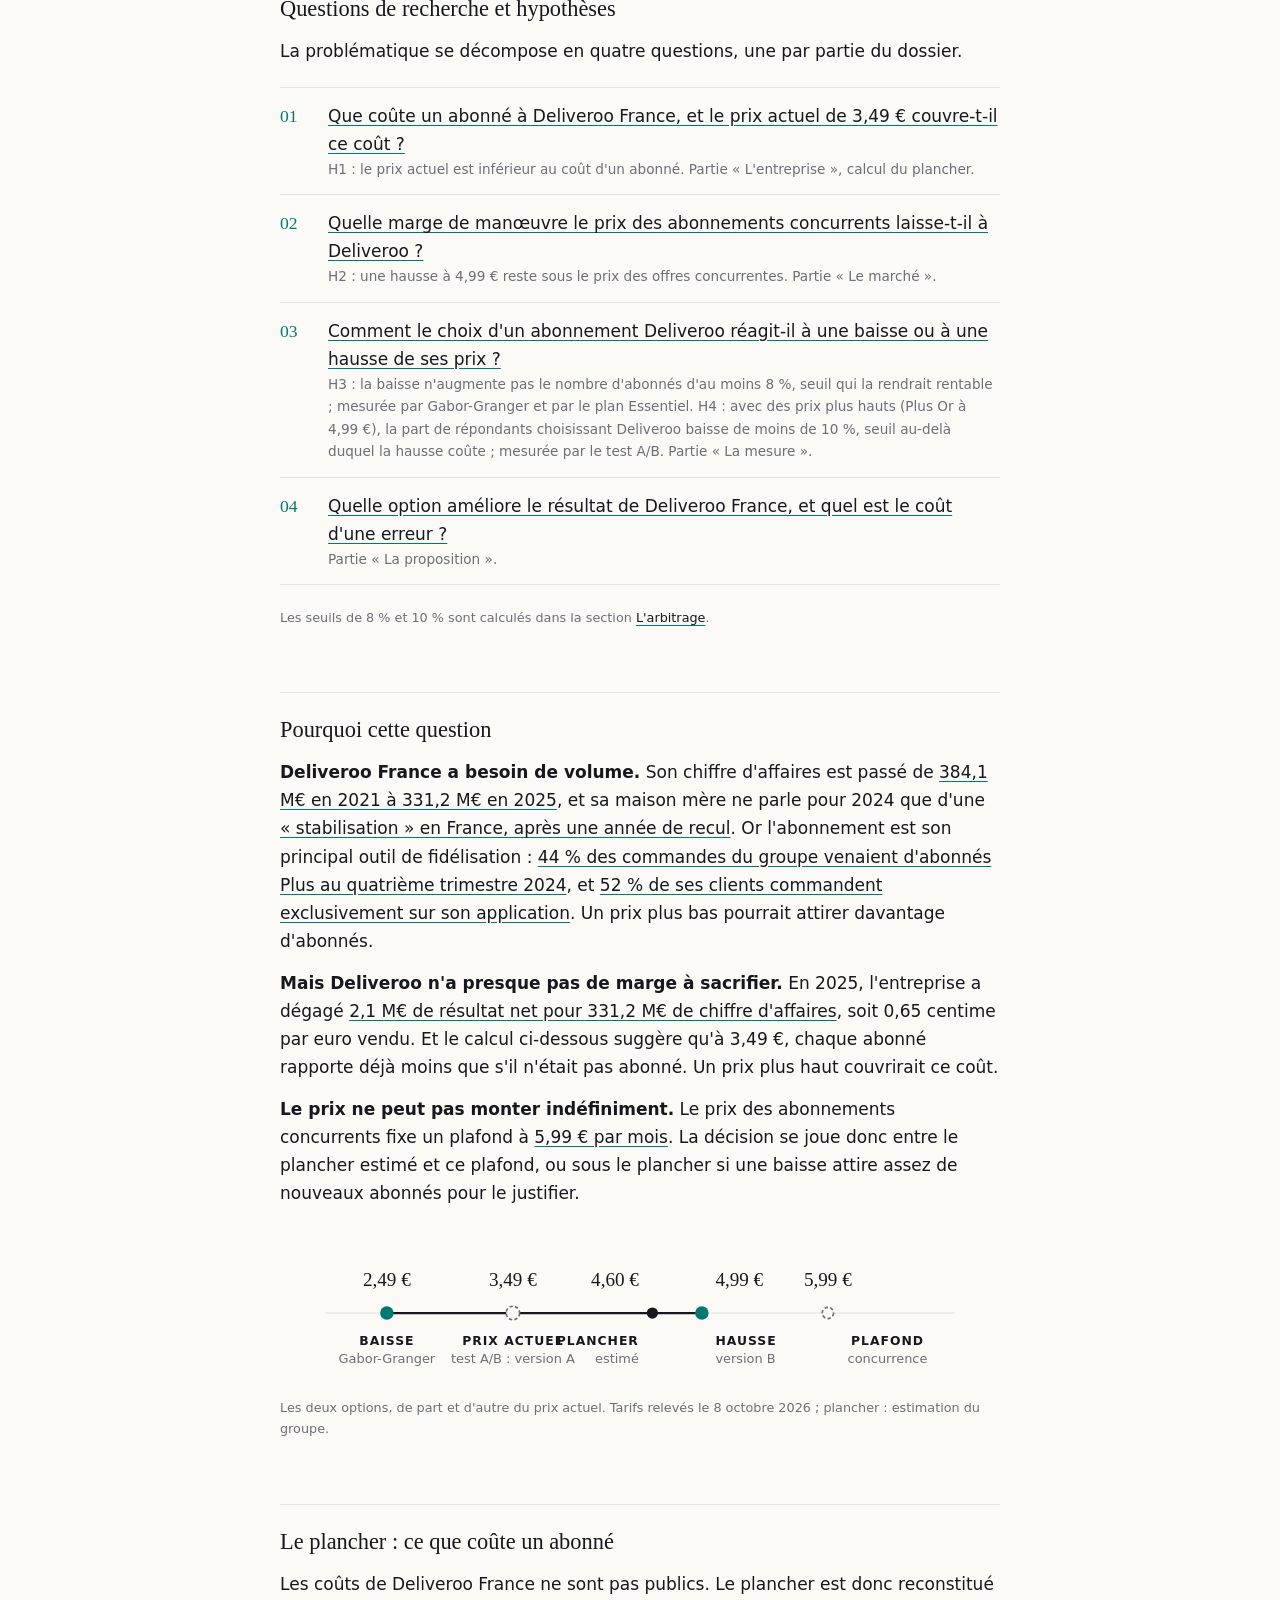
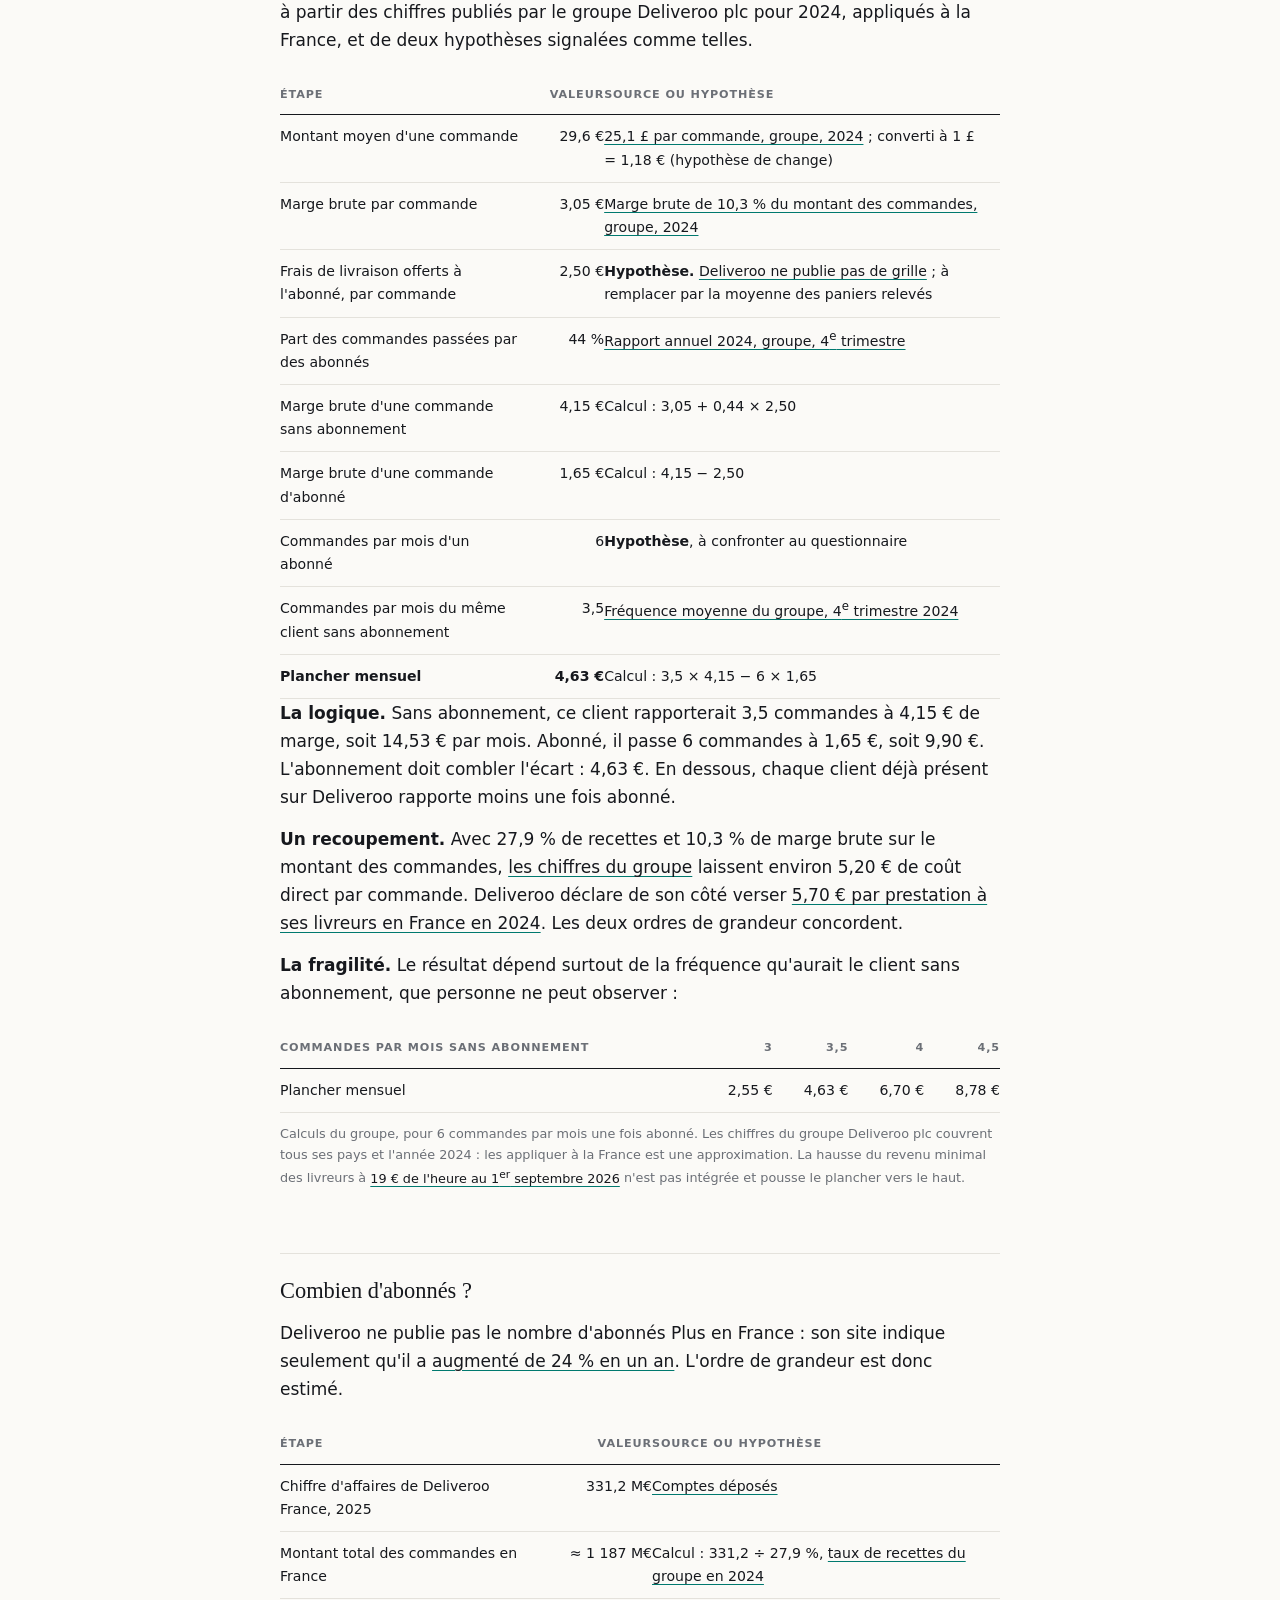
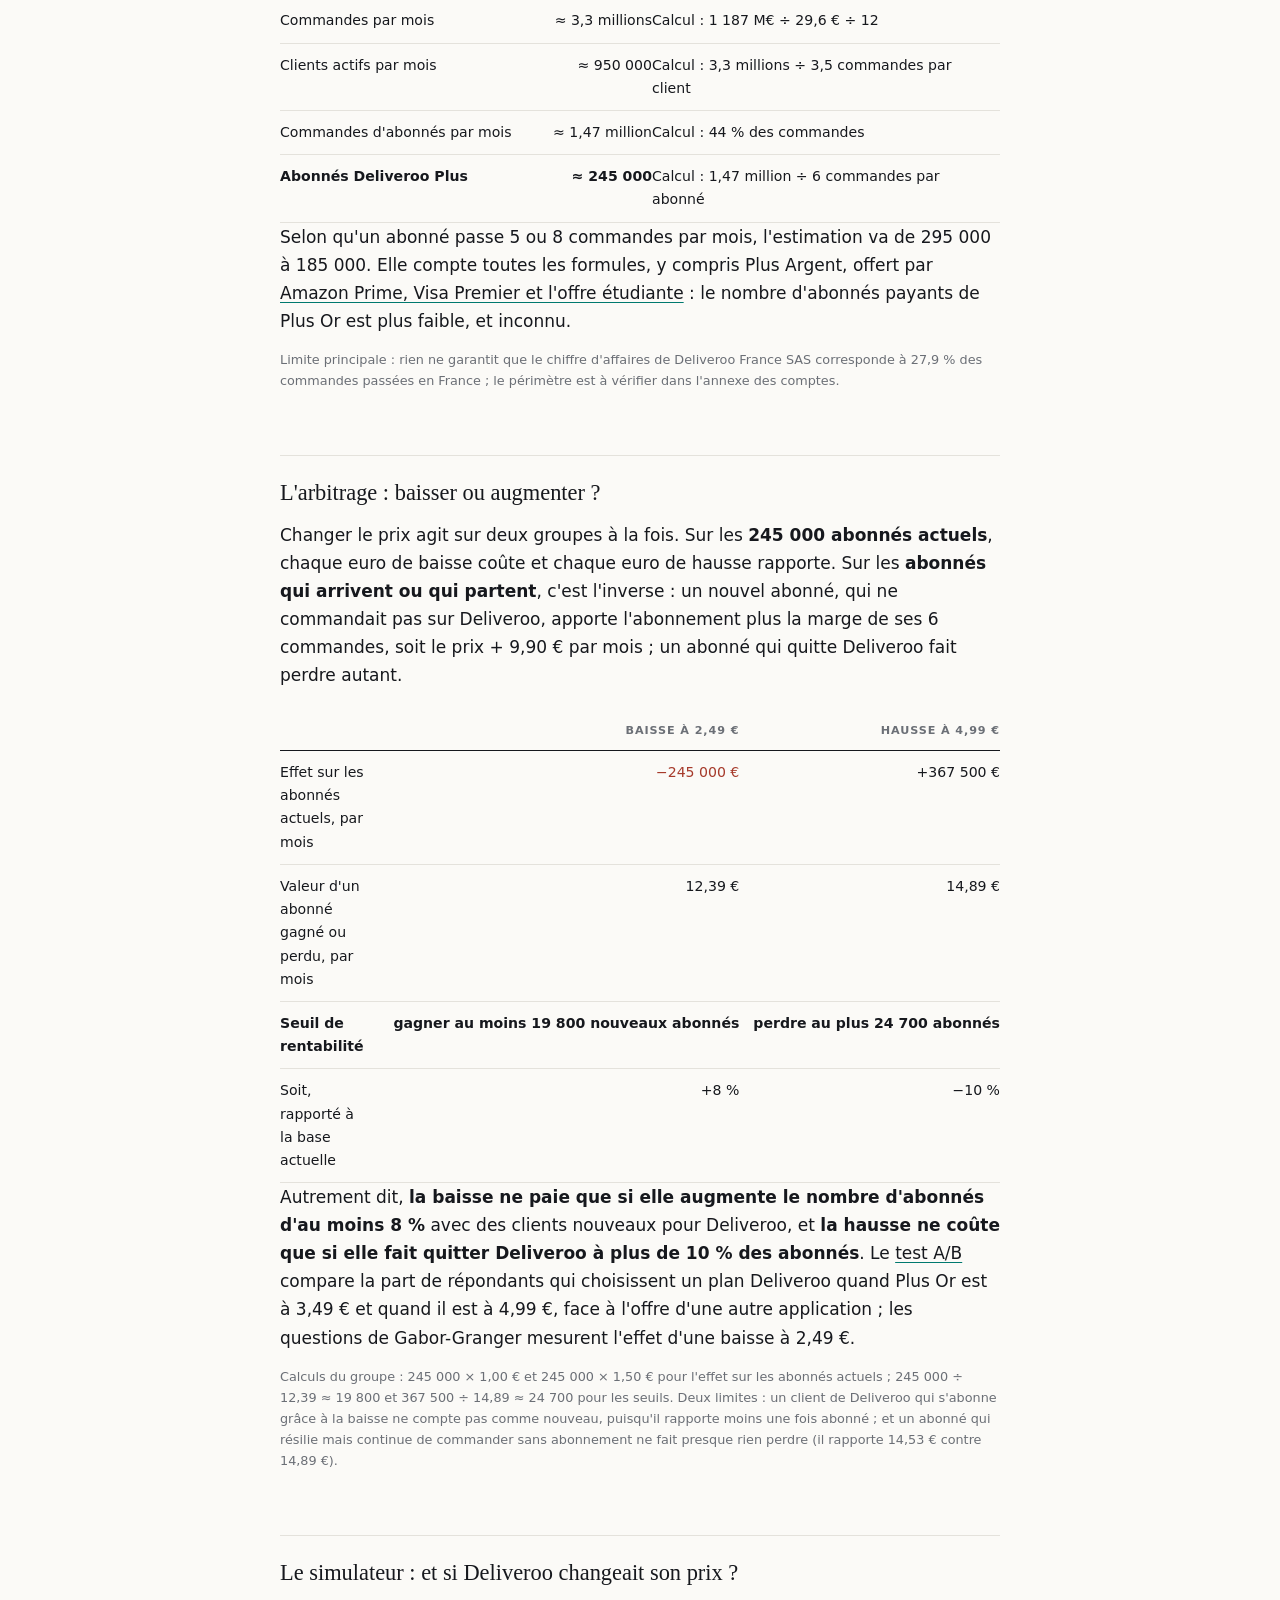
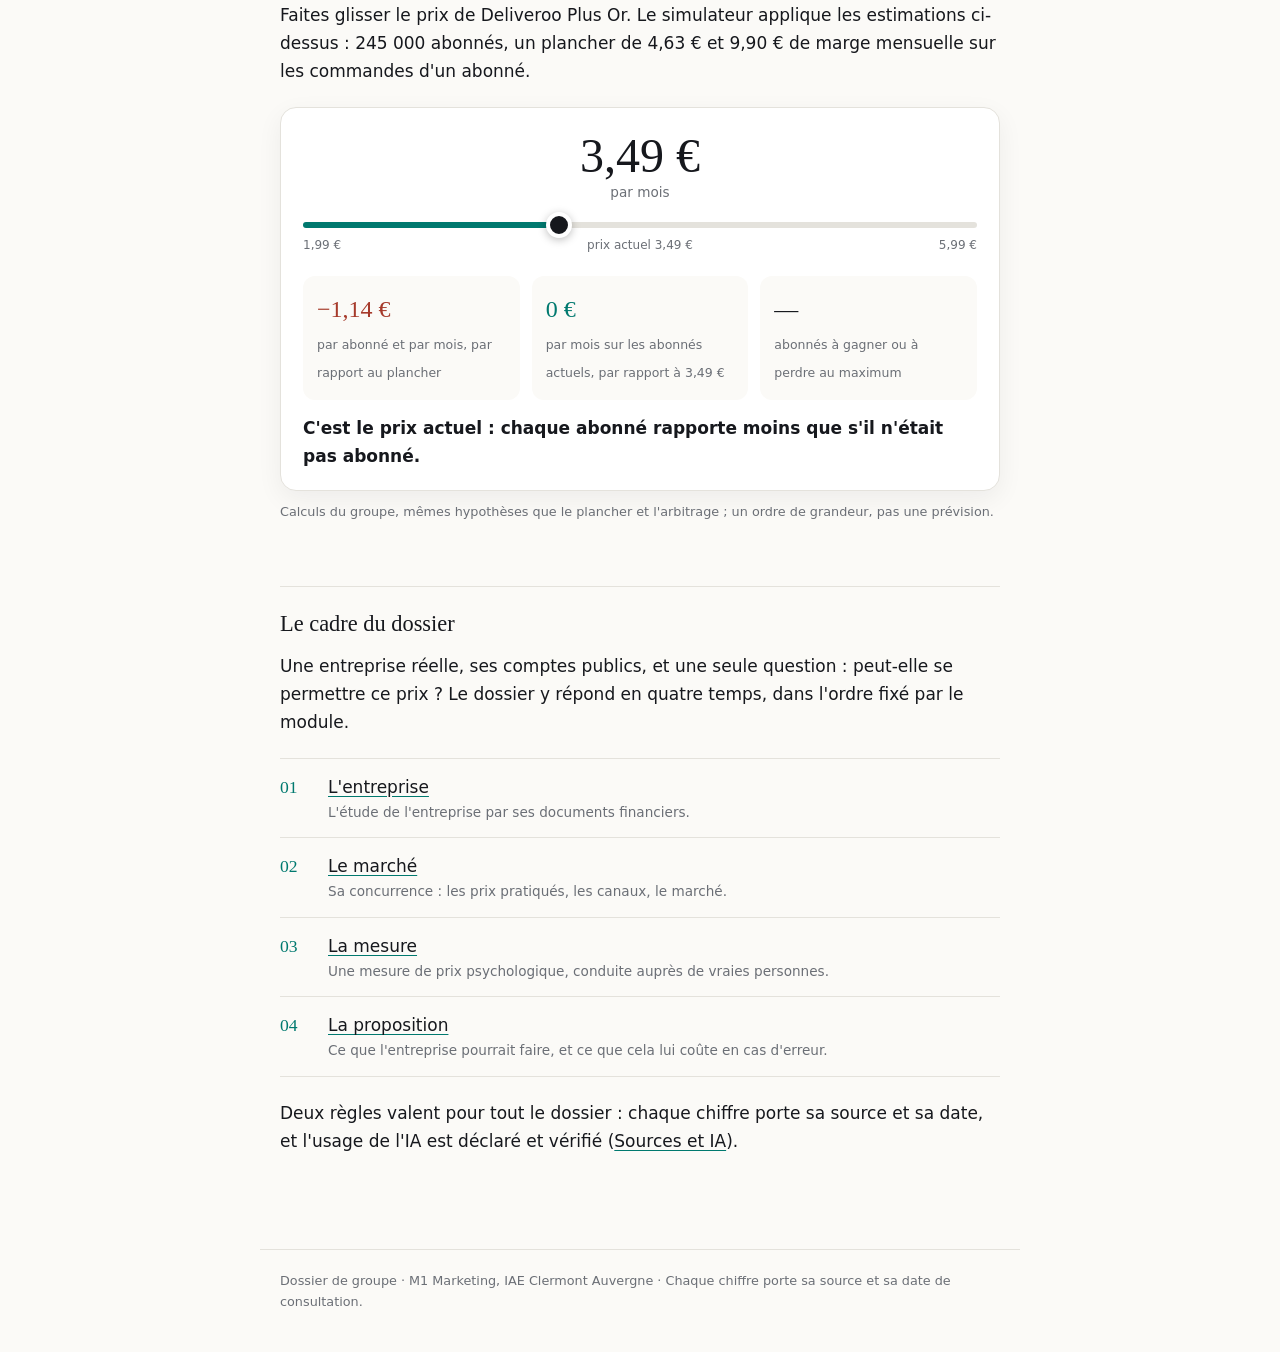
==== commit 1afb7895: "Add files via upload" ====
--- a/index.html
+++ b/index.html
@@ -137,7 +137,7 @@
     <tr><td><strong>Seuil de rentabilité</strong></td><td class="num"><strong>gagner au moins 19 800 nouveaux abonnés</strong></td><td class="num"><strong>perdre au plus 24 700 abonnés</strong></td></tr>
     <tr><td>Soit, rapporté à la base actuelle</td><td class="num">+8 %</td><td class="num">−10 %</td></tr>
   </table></div>
-  <p>Autrement dit, <strong>la baisse ne paie que si elle augmente le nombre d'abonnés d'au moins 8 %</strong> avec des clients nouveaux pour Deliveroo, et <strong>la hausse ne coûte que si elle fait quitter Deliveroo à plus de 10 % des abonnés</strong>. Le <a href="mesure.html">test A/B</a> compare la part de répondants qui choisissent un plan Deliveroo quand Plus Or est à 3,49 € et quand il est à 4,99 €, face à Uber One ; les questions de Gabor-Granger mesurent l'effet d'une baisse à 2,49 €.</p>
+  <p>Autrement dit, <strong>la baisse ne paie que si elle augmente le nombre d'abonnés d'au moins 8 %</strong> avec des clients nouveaux pour Deliveroo, et <strong>la hausse ne coûte que si elle fait quitter Deliveroo à plus de 10 % des abonnés</strong>. Le <a href="mesure.html">test A/B</a> compare la part de répondants qui choisissent un plan Deliveroo quand Plus Or est à 3,49 € et quand il est à 4,99 €, face à l'offre d'une autre application ; les questions de Gabor-Granger mesurent l'effet d'une baisse à 2,49 €.</p>
   <p class="src">Calculs du groupe : 245 000 × 1,00 € et 245 000 × 1,50 € pour l'effet sur les abonnés actuels ; 245 000 ÷ 12,39 ≈ 19 800 et 367 500 ÷ 14,89 ≈ 24 700 pour les seuils. Deux limites : un client de Deliveroo qui s'abonne grâce à la baisse ne compte pas comme nouveau, puisqu'il rapporte moins une fois abonné ; et un abonné qui résilie mais continue de commander sans abonnement ne fait presque rien perdre (il rapporte 14,53 € contre 14,89 €).</p>
 
   <h2 id="simulateur">Le simulateur : et si Deliveroo changeait son prix ?</h2>
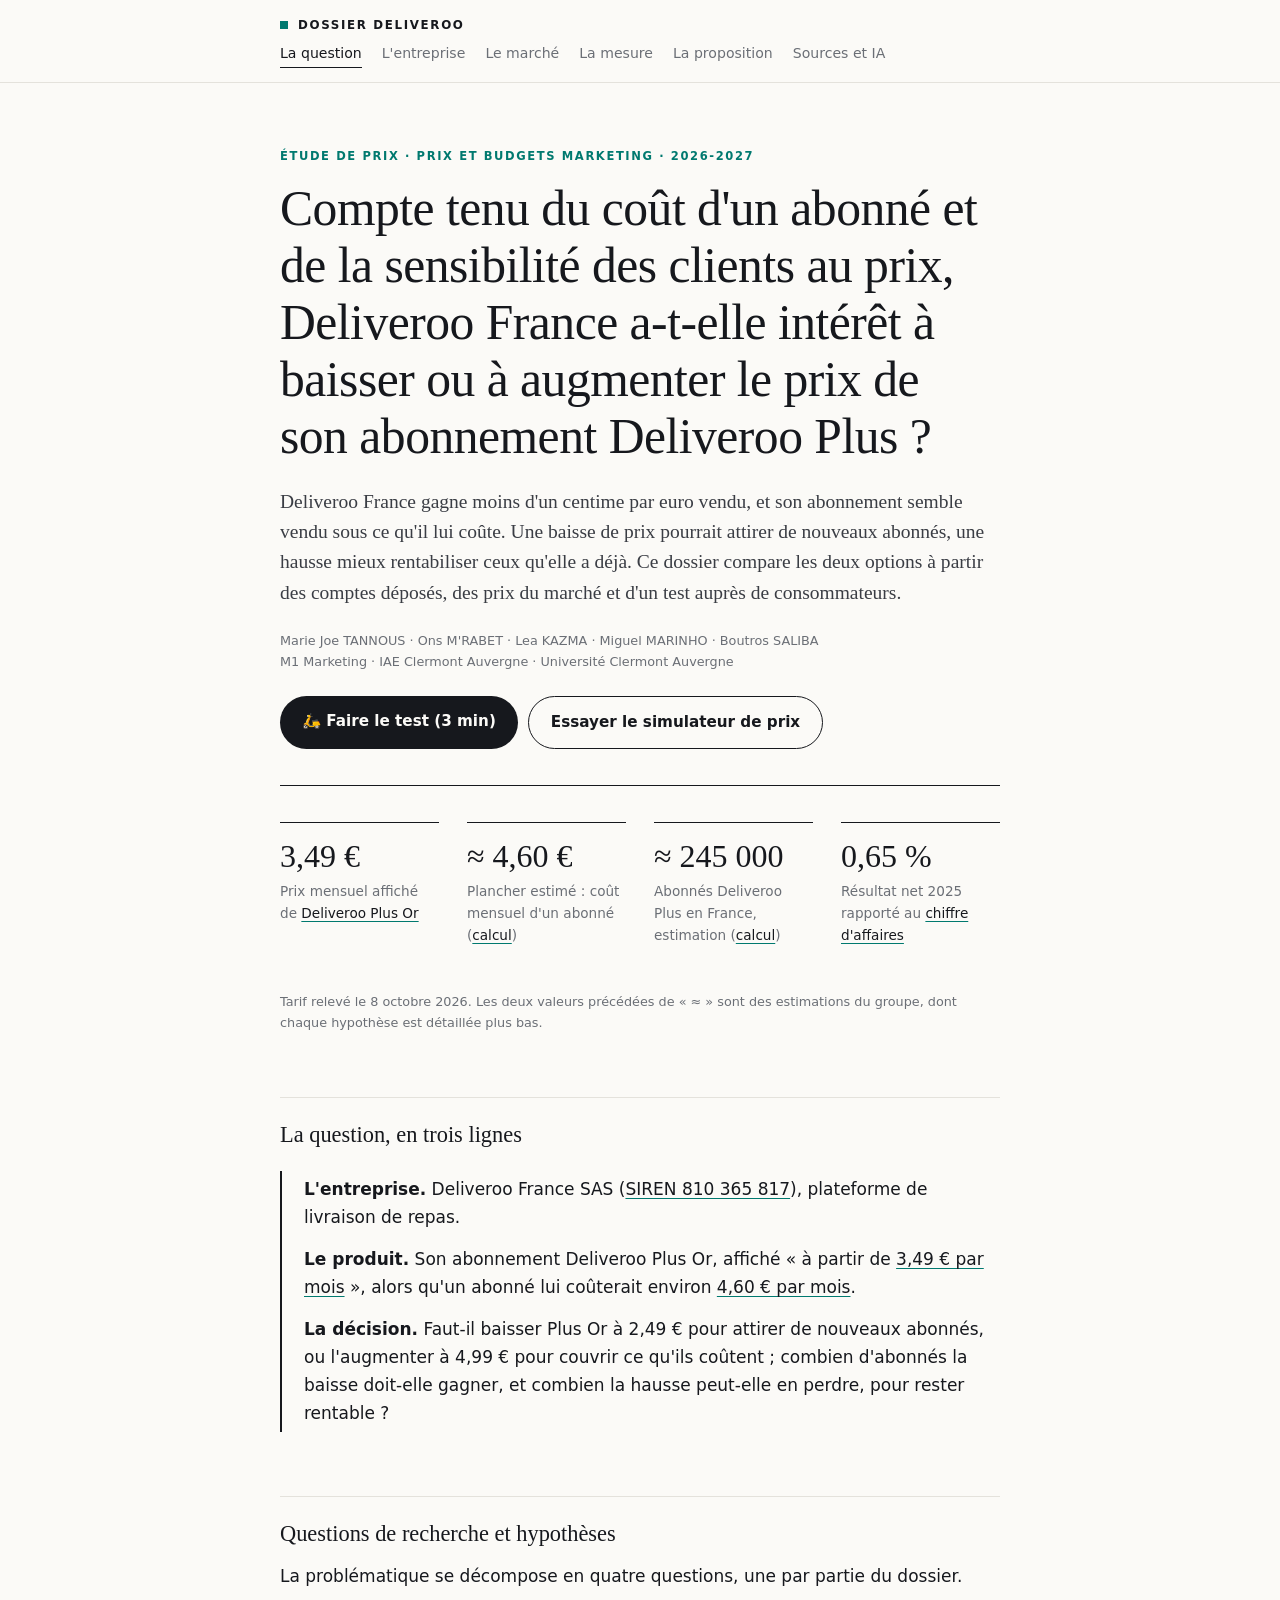
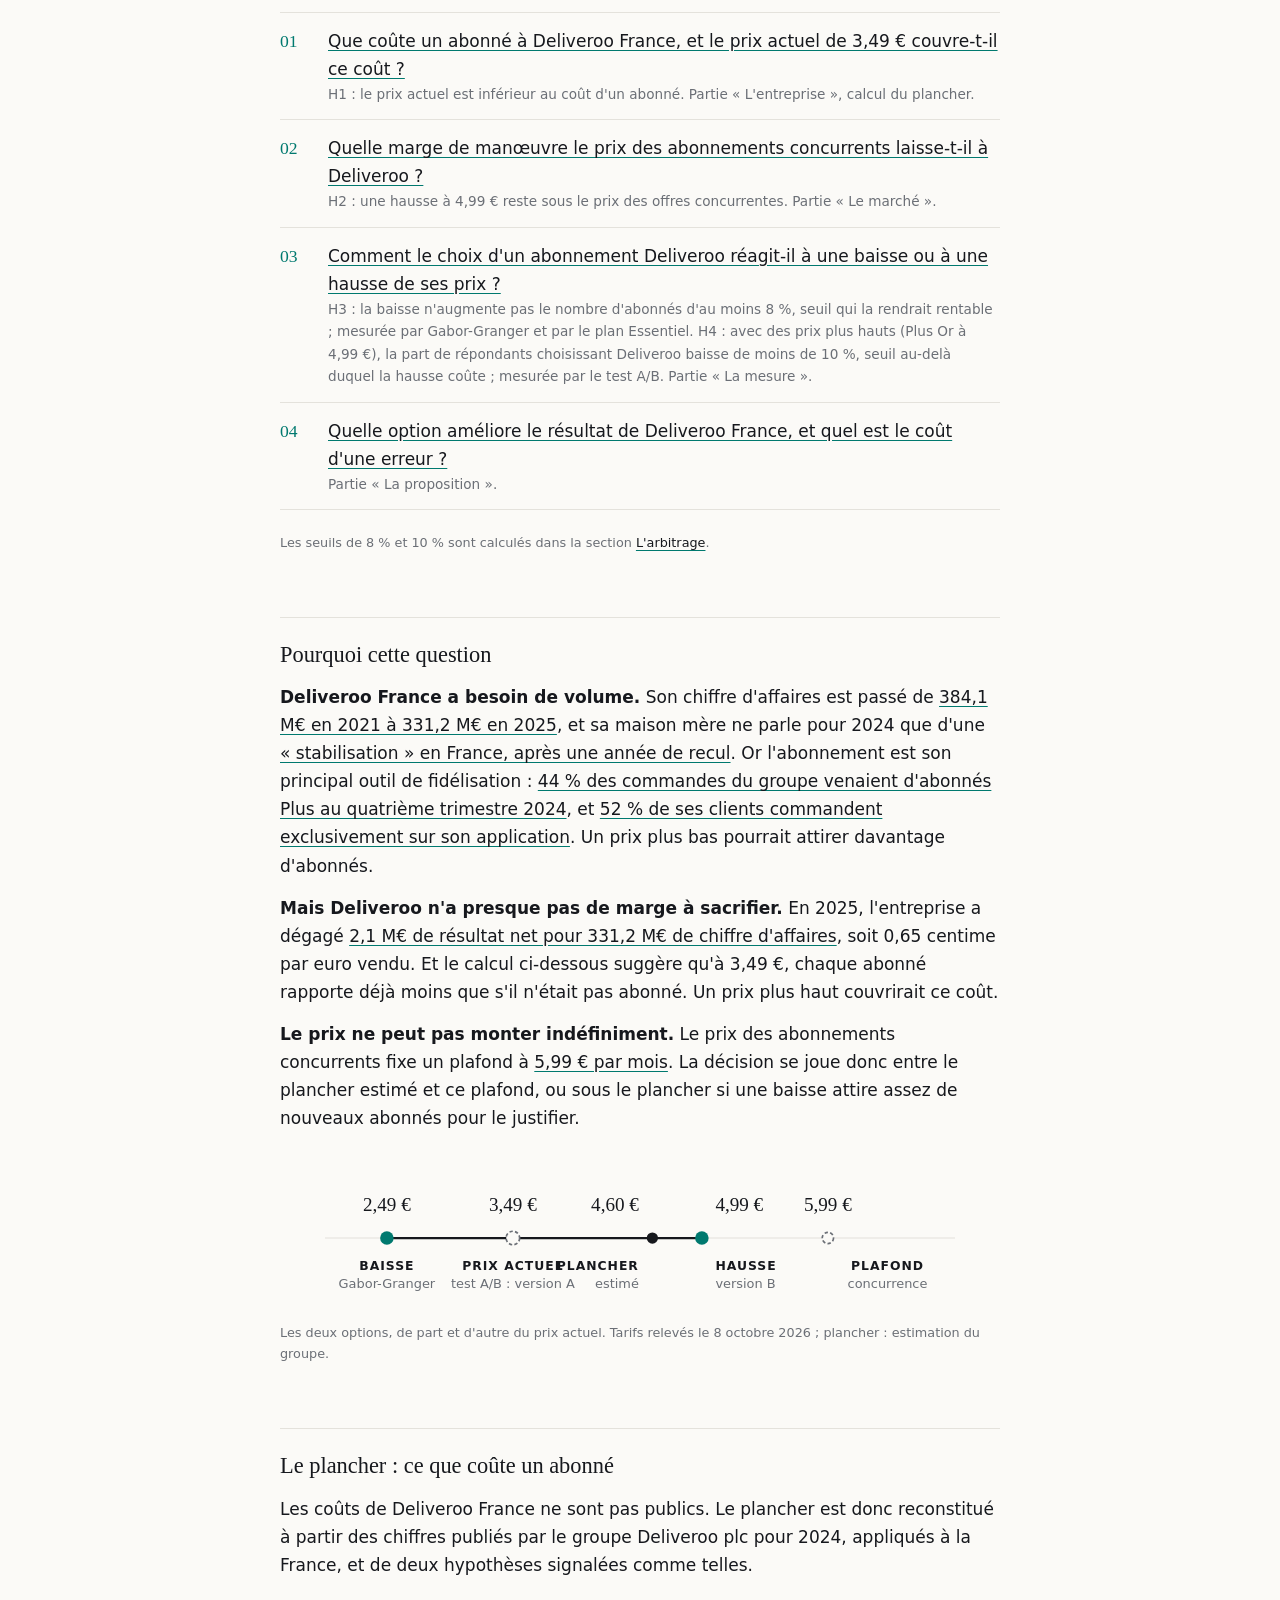
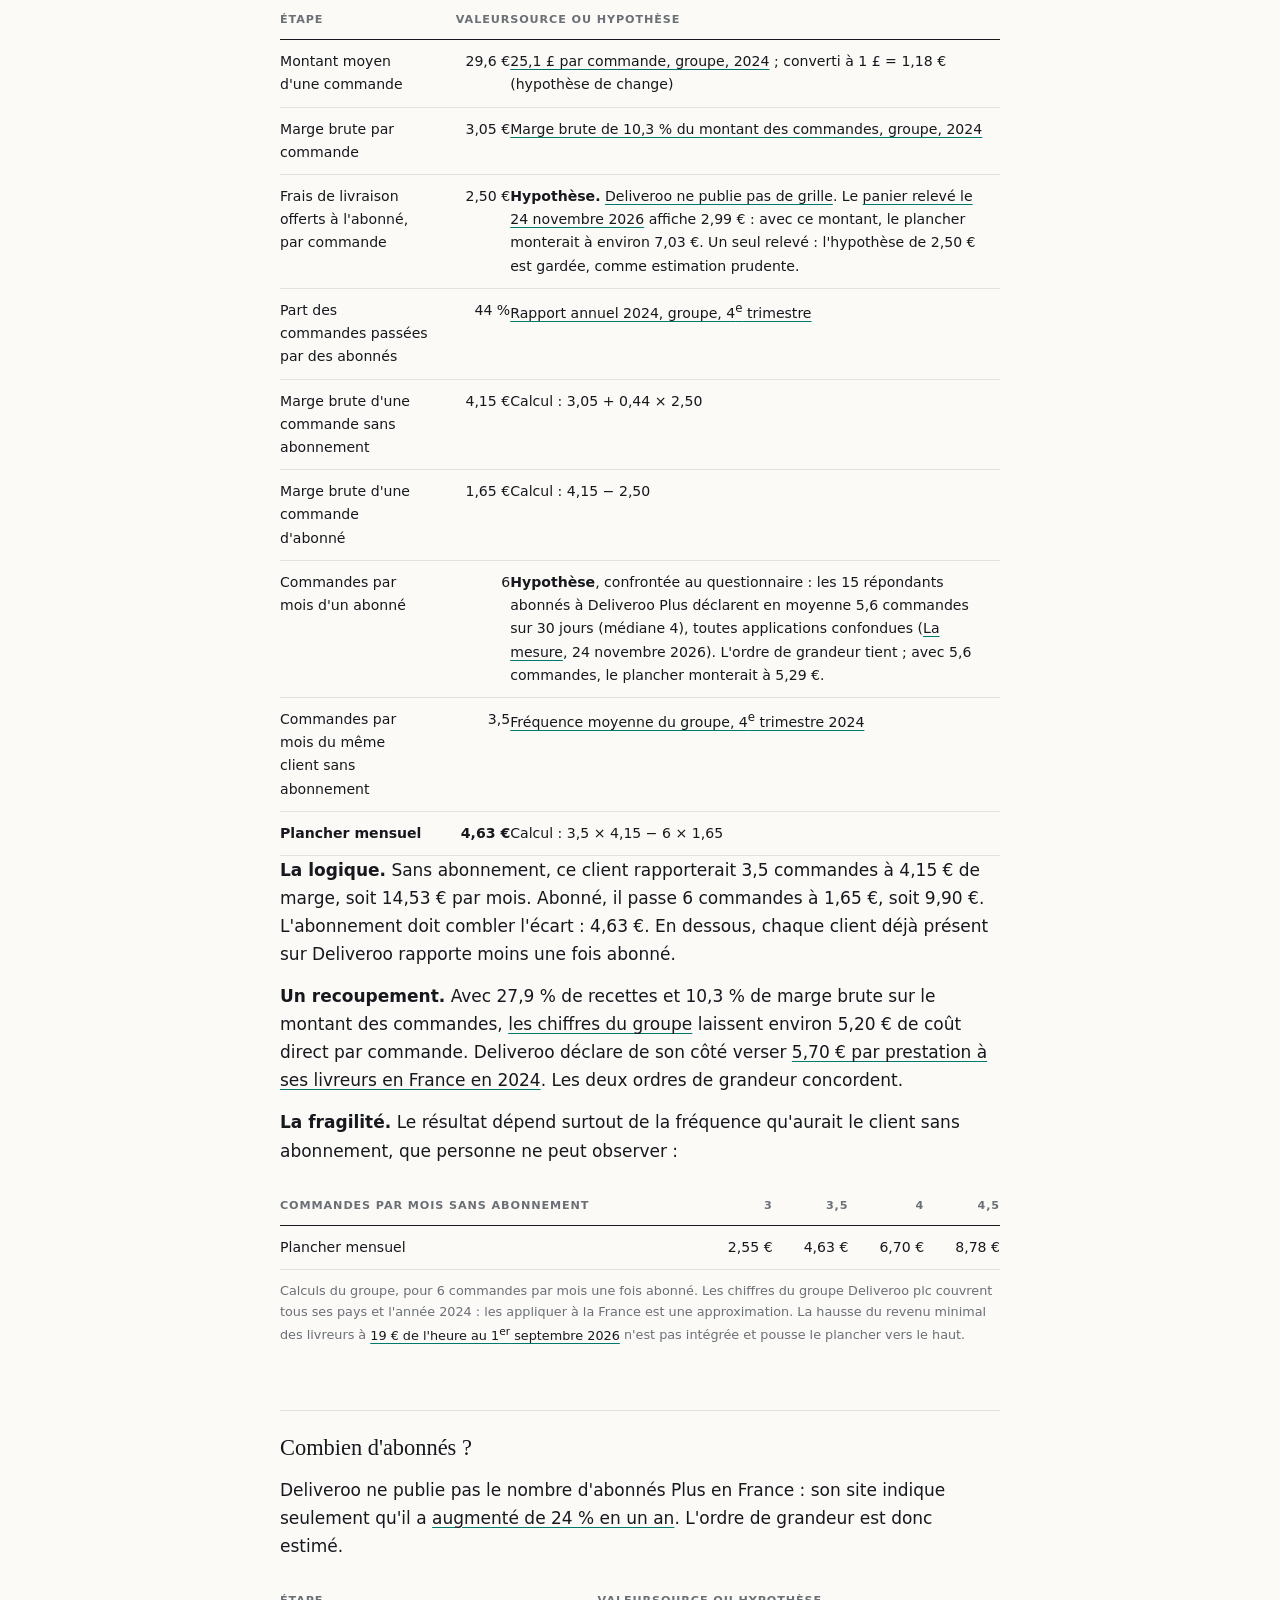
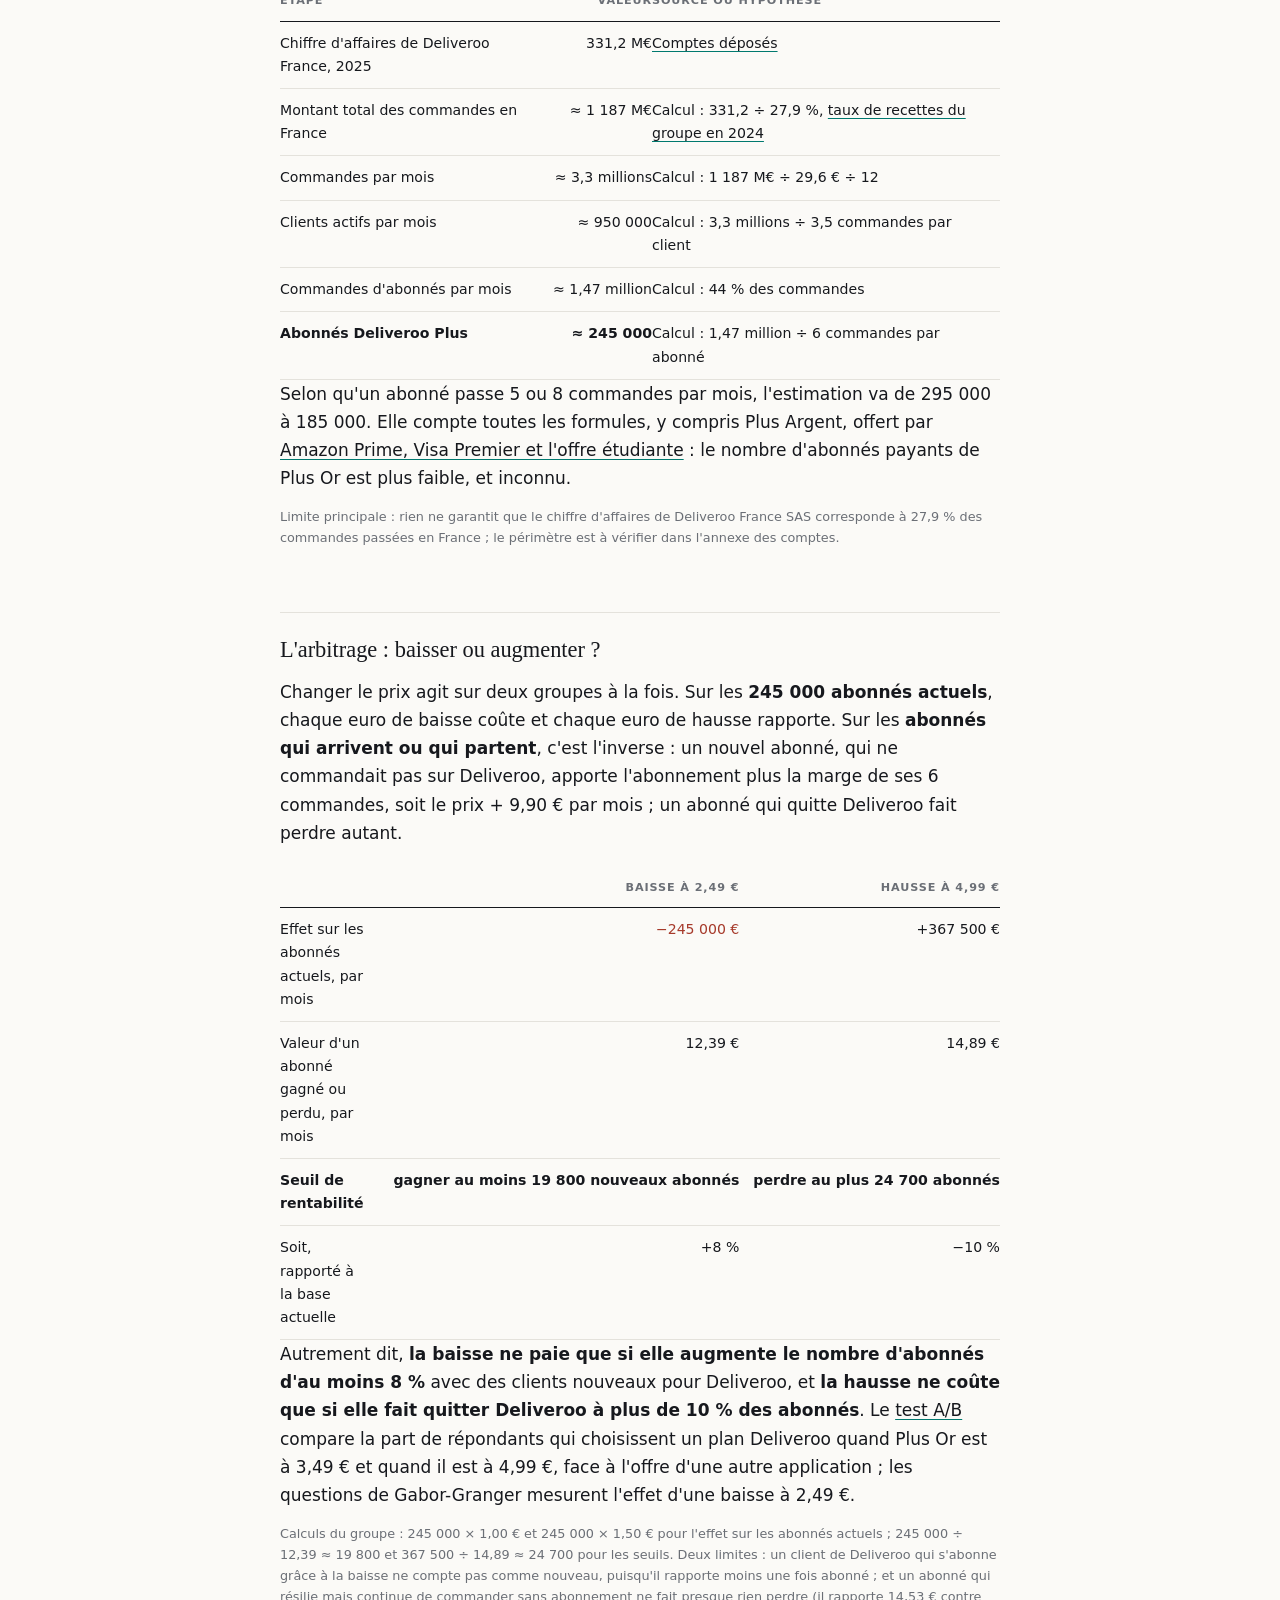
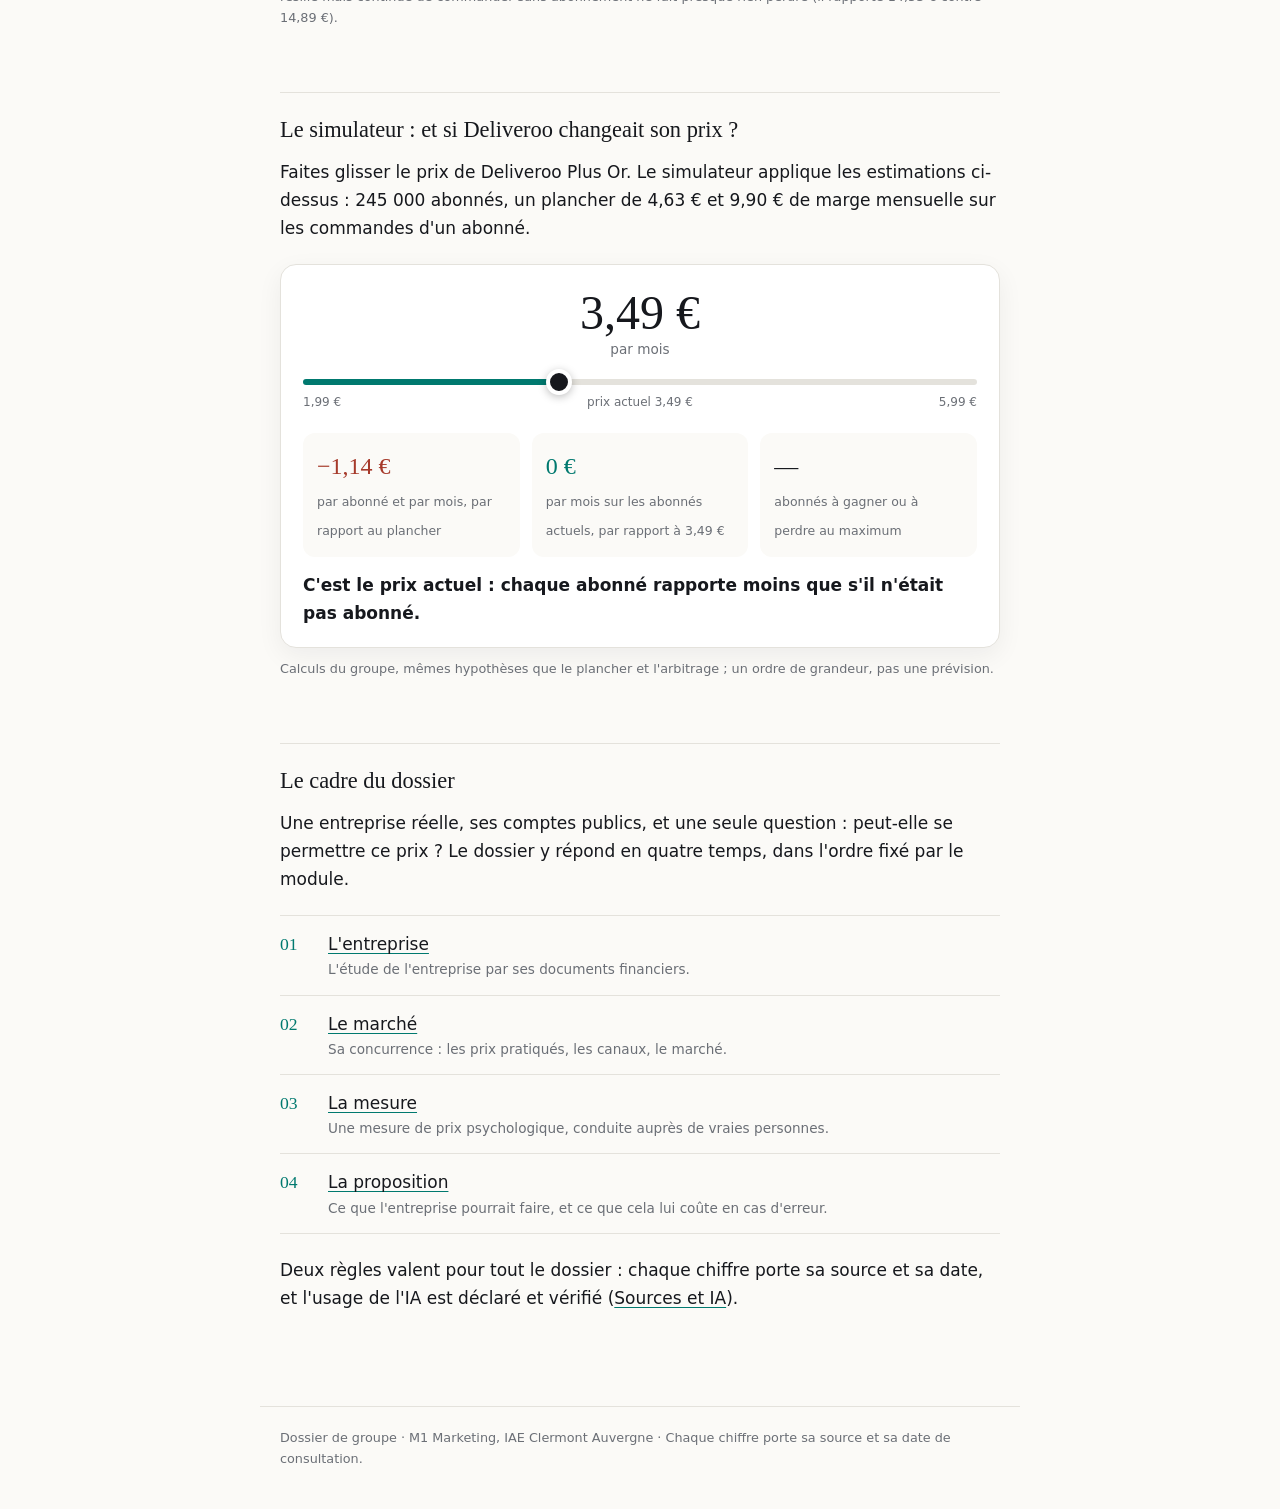
==== commit b81445cc: "Pages finales : résultats, proposition, sources" ====
--- a/index.html
+++ b/index.html
@@ -24,6 +24,7 @@
     <p class="eyebrow">Étude de prix · Prix et budgets marketing · 2026-2027</p>
     <h1>Compte tenu du coût d'un abonné et de la sensibilité des clients au prix, Deliveroo France a-t-elle intérêt à baisser ou à augmenter le prix de son abonnement Deliveroo Plus ?</h1>
     <p class="standfirst">Deliveroo France gagne moins d'un centime par euro vendu, et son abonnement semble vendu sous ce qu'il lui coûte. Une baisse de prix pourrait attirer de nouveaux abonnés, une hausse mieux rentabiliser ceux qu'elle a déjà. Ce dossier compare les deux options à partir des comptes déposés, des prix du marché et d'un test auprès de consommateurs.</p>
+    <p class="meta">Marie Joe TANNOUS · Ons M'RABET · Lea KAZMA · Miguel MARINHO · Boutros SALIBA</p>
     <p class="meta">M1 Marketing · IAE Clermont Auvergne · Université Clermont Auvergne</p>
     <div class="cta-row">
       <a class="cta" href="questionnaire.html">🛵 Faire le test (3 min)</a>
@@ -31,7 +32,6 @@
     </div>
   </div>
 
-  <div class="todo"><strong>À compléter</strong> Noms des membres du groupe et groupe de TD.</div>
 
   <div class="kpis">
     <div class="card"><span class="big">3,49 €</span>Prix mensuel affiché de <a href="https://deliveroo.fr/fr/plus">Deliveroo Plus Or</a></div>
@@ -97,11 +97,11 @@
     <tr><th>Étape</th><th class="num">Valeur</th><th>Source ou hypothèse</th></tr>
     <tr><td>Montant moyen d'une commande</td><td class="num">29,6 €</td><td><a href="https://www.marketscreener.com/quote/stock/DELIVEROO-PLC-120922210/news/Deliveroo-FY2024-Preliminary-Results-49320188/">25,1 £ par commande, groupe, 2024</a> ; converti à 1 £ = 1,18 € (hypothèse de change)</td></tr>
     <tr><td>Marge brute par commande</td><td class="num">3,05 €</td><td><a href="https://www.marketscreener.com/quote/stock/DELIVEROO-PLC-120922210/news/Deliveroo-FY2024-Preliminary-Results-49320188/">Marge brute de 10,3 % du montant des commandes, groupe, 2024</a></td></tr>
-    <tr><td>Frais de livraison offerts à l'abonné, par commande</td><td class="num">2,50 €</td><td><strong>Hypothèse.</strong> <a href="https://deliveroo.fr/fr/faq">Deliveroo ne publie pas de grille</a> ; à remplacer par la moyenne des paniers relevés</td></tr>
+    <tr><td>Frais de livraison offerts à l'abonné, par commande</td><td class="num">2,50 €</td><td><strong>Hypothèse.</strong> <a href="https://deliveroo.fr/fr/faq">Deliveroo ne publie pas de grille</a>. Le <a href="marche.html">panier relevé le 24 novembre 2026</a> affiche 2,99 € : avec ce montant, le plancher monterait à environ 7,03 €. Un seul relevé : l'hypothèse de 2,50 € est gardée, comme estimation prudente.</td></tr>
     <tr><td>Part des commandes passées par des abonnés</td><td class="num">44 %</td><td><a href="https://data.fca.org.uk/artefacts/NSM/Portal/NI-000115456/NI-000115456.pdf">Rapport annuel 2024, groupe, 4<sup>e</sup> trimestre</a></td></tr>
     <tr><td>Marge brute d'une commande sans abonnement</td><td class="num">4,15 €</td><td>Calcul : 3,05 + 0,44 × 2,50</td></tr>
     <tr><td>Marge brute d'une commande d'abonné</td><td class="num">1,65 €</td><td>Calcul : 4,15 − 2,50</td></tr>
-    <tr><td>Commandes par mois d'un abonné</td><td class="num">6</td><td><strong>Hypothèse</strong>, à confronter au questionnaire</td></tr>
+    <tr><td>Commandes par mois d'un abonné</td><td class="num">6</td><td><strong>Hypothèse</strong>, confrontée au questionnaire : les 15 répondants abonnés à Deliveroo Plus déclarent en moyenne 5,6 commandes sur 30 jours (médiane 4), toutes applications confondues (<a href="mesure.html">La mesure</a>, 24 novembre 2026). L'ordre de grandeur tient ; avec 5,6 commandes, le plancher monterait à 5,29 €.</td></tr>
     <tr><td>Commandes par mois du même client sans abonnement</td><td class="num">3,5</td><td><a href="https://www.marketscreener.com/quote/stock/DELIVEROO-PLC-120922210/news/Deliveroo-FY2024-Preliminary-Results-49320188/">Fréquence moyenne du groupe, 4<sup>e</sup> trimestre 2024</a></td></tr>
     <tr><td><strong>Plancher mensuel</strong></td><td class="num"><strong>4,63 €</strong></td><td>Calcul : 3,5 × 4,15 − 6 × 1,65</td></tr>
   </table></div>
--- a/style.css
+++ b/style.css
@@ -221,6 +221,7 @@
 /* figures */
 figure { margin: 34px 0 8px; }
 figure svg { display: block; width: 100%; height: auto; }
+figure img { display: block; width: 100%; height: auto; border: 1px solid var(--line); }
 figcaption { font-size: 0.8rem; color: var(--muted); margin-top: 10px; }
 svg .axis { stroke: var(--line); stroke-width: 1; }
 svg .range { stroke: var(--ink); stroke-width: 2; }
